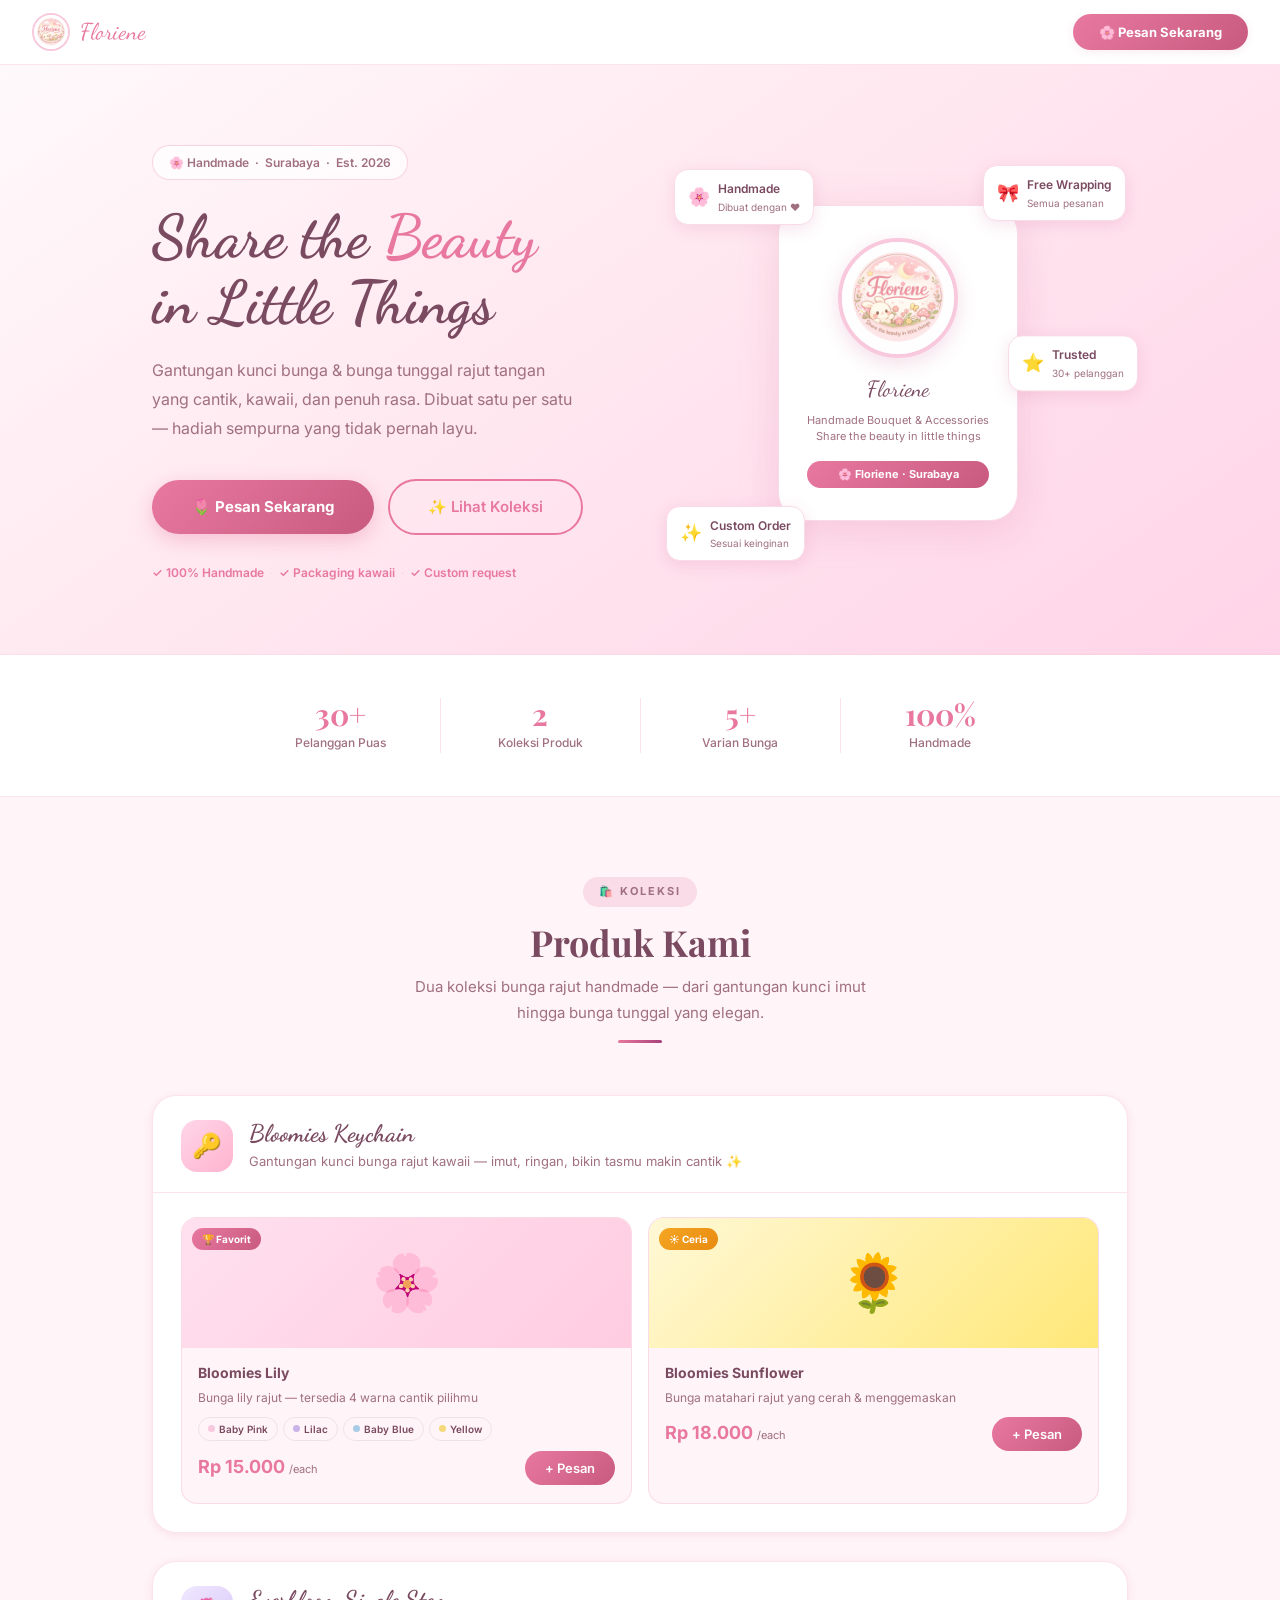
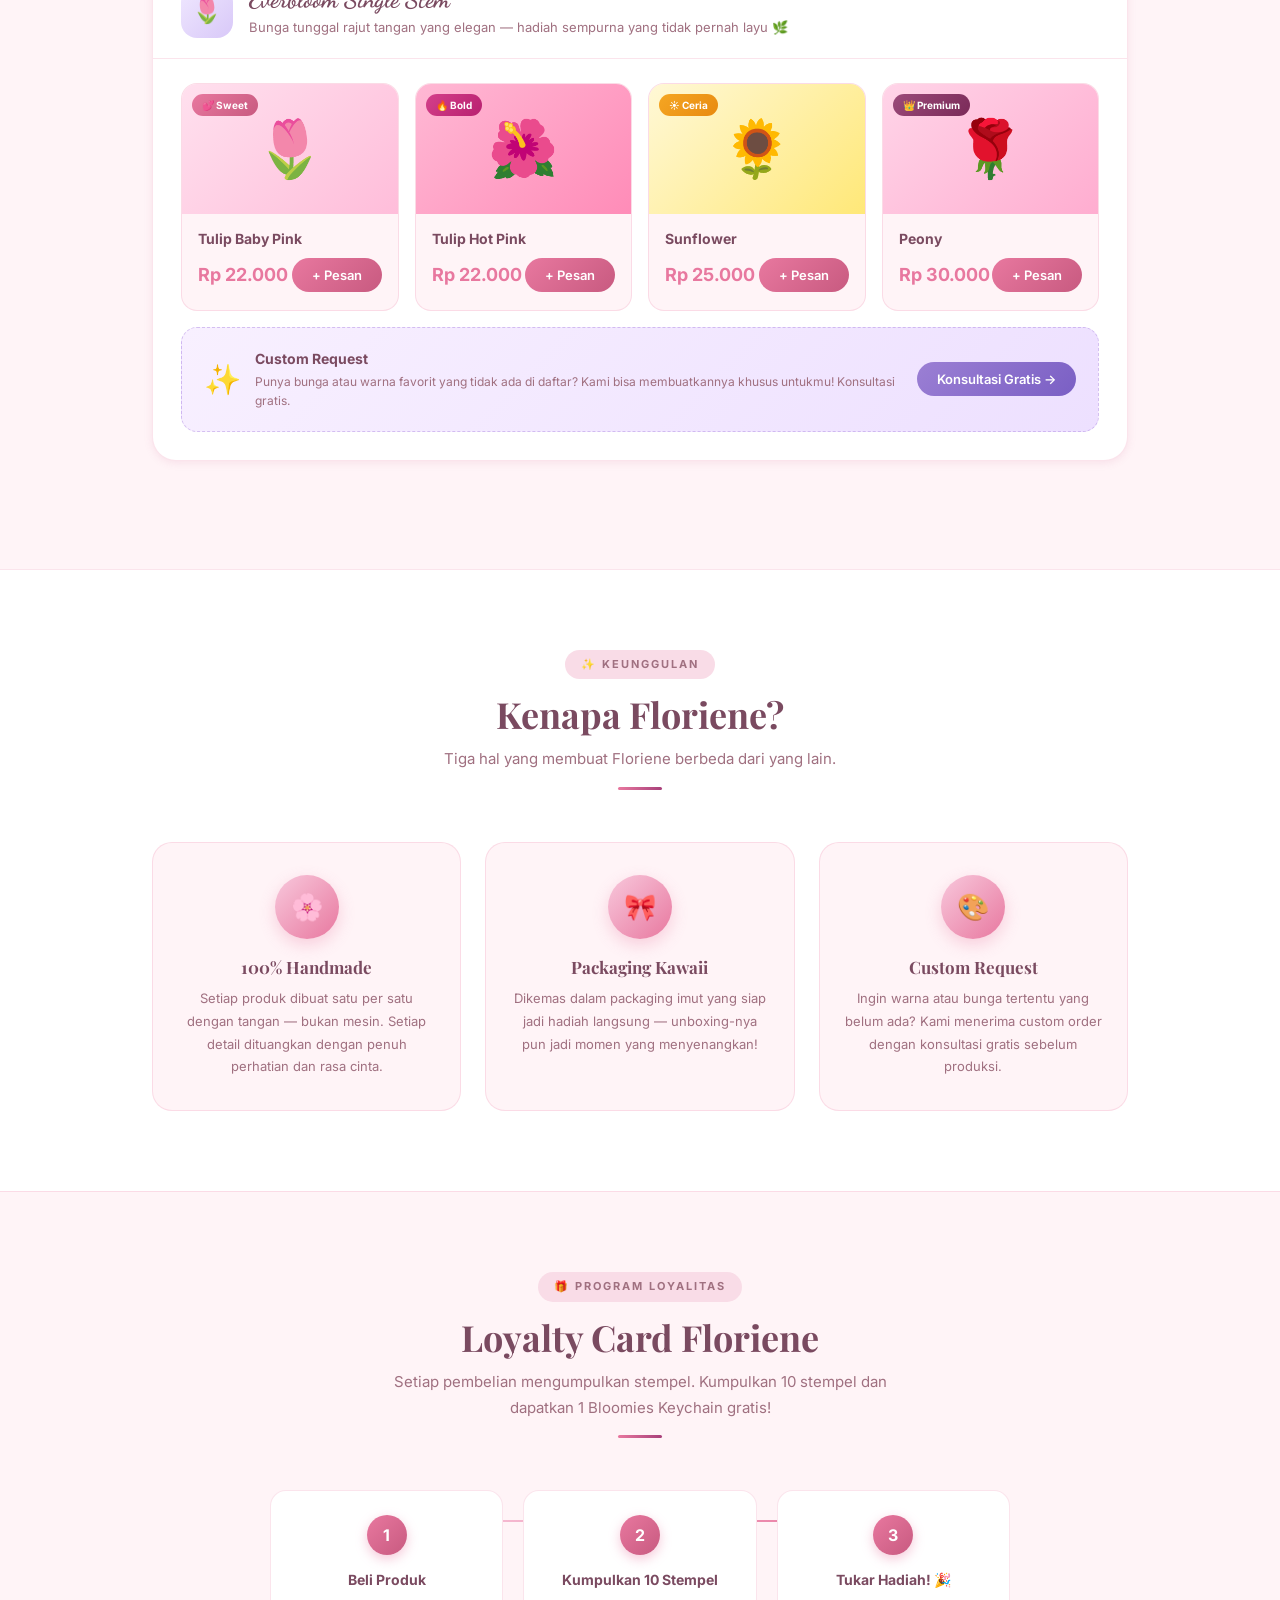
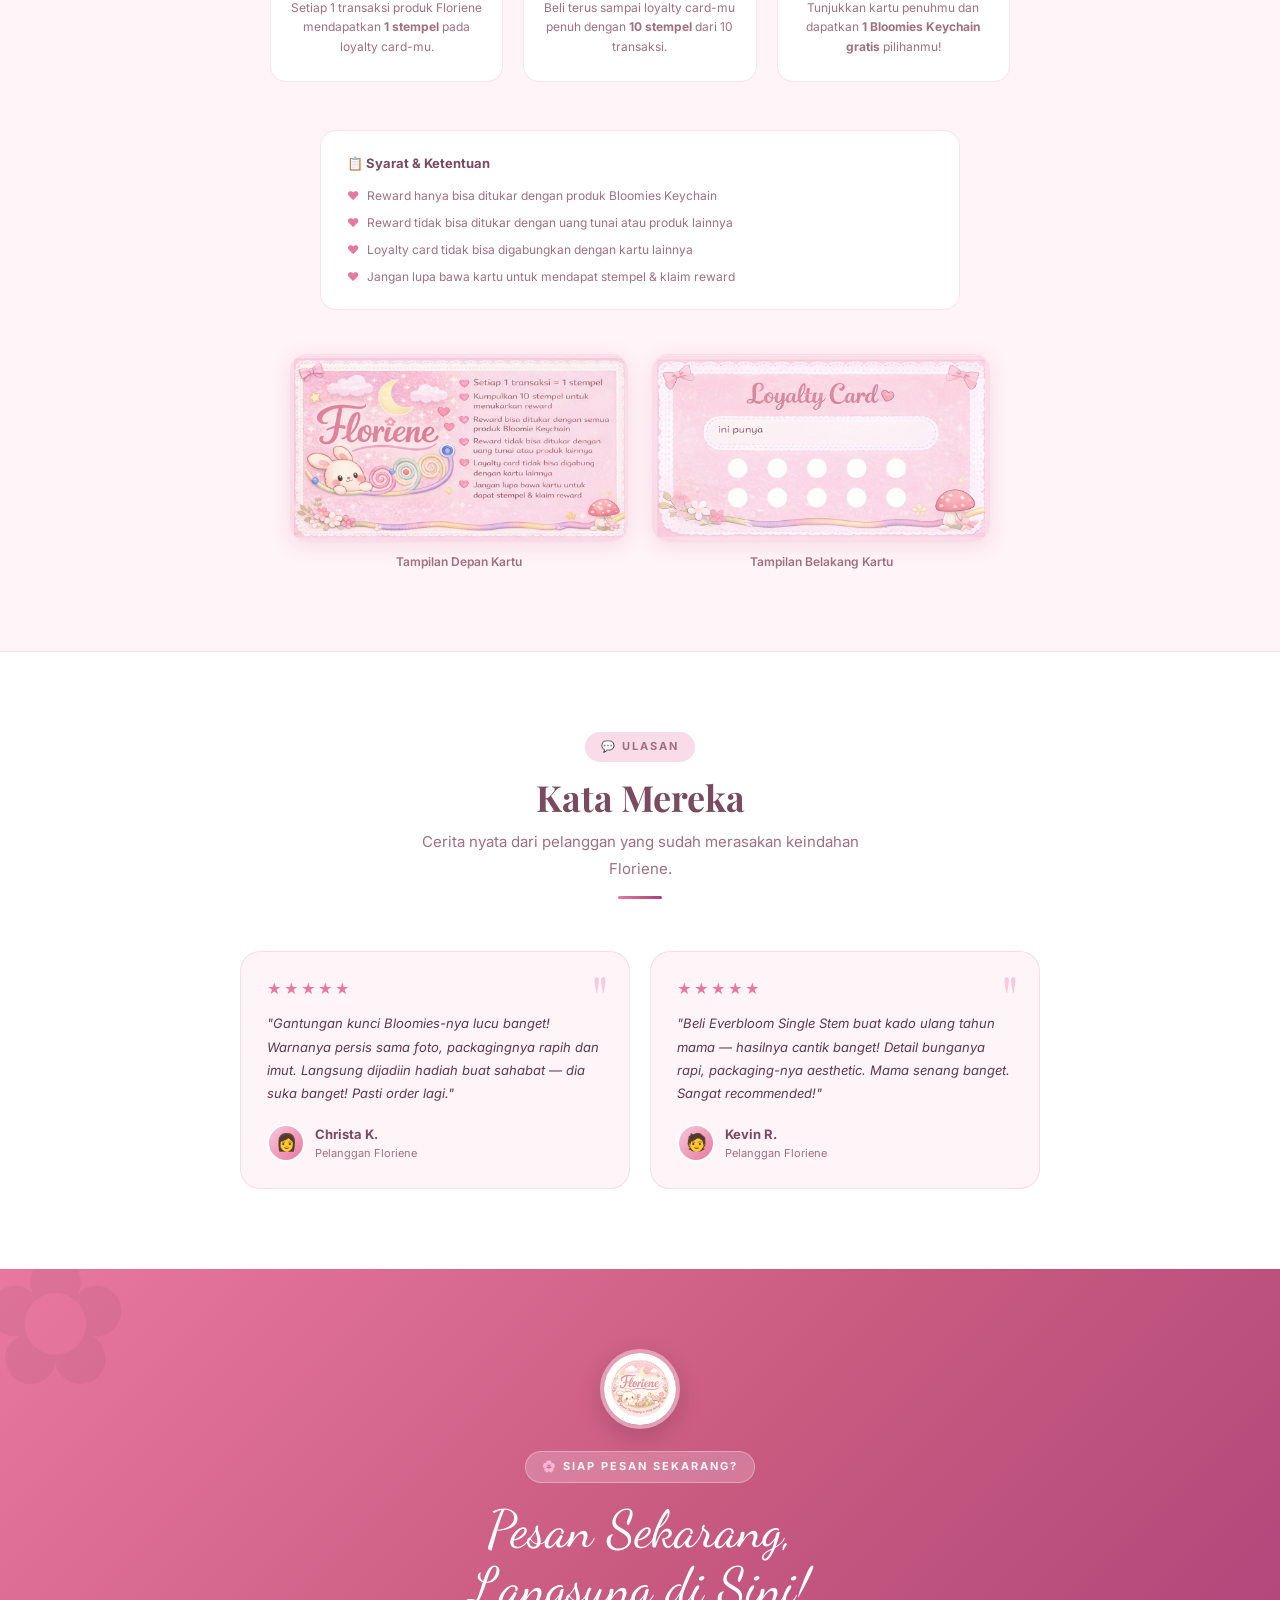
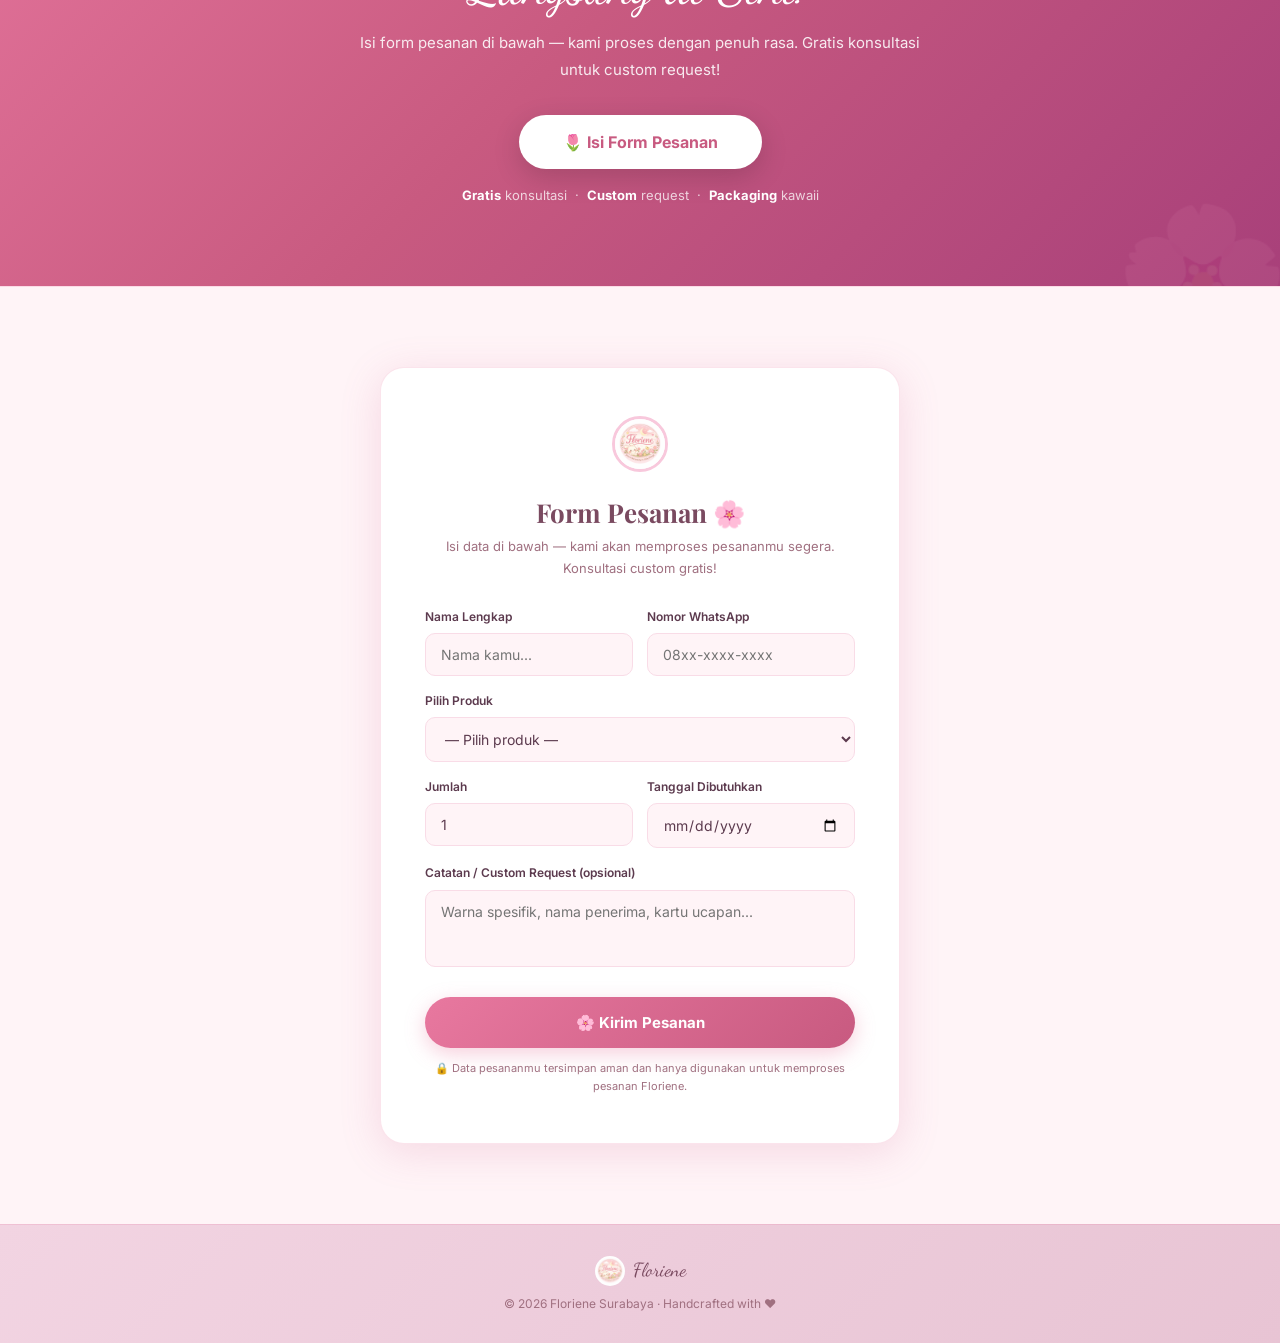
==== index.html @ 52e98d45 "first commit" ====
<!DOCTYPE html>
<html lang="id">
<head>
  <meta charset="UTF-8">
  <meta name="viewport" content="width=device-width, initial-scale=1.0">
  <title>Floriene – Bunga Rajut Handmade Surabaya 🌸</title>
  <meta name="description" content="Floriene – gantungan kunci bunga & bunga tunggal handmade dari Surabaya. Cantik, kawaii, dan penuh rasa. Pesan sekarang!">
  <link rel="preconnect" href="https://fonts.googleapis.com">
  <link href="https://fonts.googleapis.com/css2?family=Playfair+Display:ital,wght@0,400;0,600;0,700;1,400&family=Inter:wght@300;400;500;600;700&family=Dancing+Script:wght@600;700&display=swap" rel="stylesheet">

  <style>
    /* ═══════════════════════════
       RESET & BASE
    ═══════════════════════════ */
    *, *::before, *::after { margin: 0; padding: 0; box-sizing: border-box; }
    :root {
      --pink:       #E8789F;
      --pink-dark:  #C85A80;
      --pink-deep:  #A8407A;
      --pink-bg:    #FFF4F7;
      --pink-soft:  #FFE8F0;
      --pink-mid:   #F9DCE7;
      --pink-base:  #F8C8DC;
      --dark:       #7A4A60;
      --text:       #5C3A4E;
      --muted:      #A07080;
      --border:     rgba(232,120,159,0.2);
      --white:      #ffffff;
      --shadow-sm:  0 2px 8px rgba(200,90,140,0.12);
      --shadow-md:  0 4px 20px rgba(200,90,140,0.16);
      --shadow-lg:  0 8px 40px rgba(200,90,140,0.18);
    }
    html { scroll-behavior: smooth; }
    body {
      font-family: 'Inter', sans-serif;
      background: var(--white);
      color: var(--text);
      line-height: 1.6;
      overflow-x: hidden;
    }
    img { max-width: 100%; display: block; }

    /* ═══════════════════════════
       TIPOGRAFI & UTILITY
    ═══════════════════════════ */
    h1, h2, h3 { font-family: 'Playfair Display', serif; color: var(--dark); line-height: 1.2; }
    .container { max-width: 1040px; margin: 0 auto; padding: 0 32px; }

    .section-label {
      display: inline-block;
      background: var(--pink-mid);
      color: var(--muted);
      font-size: 11px;
      font-weight: 700;
      letter-spacing: 2px;
      text-transform: uppercase;
      padding: 6px 16px;
      border-radius: 50px;
      margin-bottom: 14px;
    }
    .section-title { font-size: 36px; margin-bottom: 10px; }
    .section-sub { font-size: 15px; color: var(--muted); line-height: 1.75; max-width: 500px; }
    .section-head-center { text-align: center; margin-bottom: 52px; }
    .section-head-center .section-sub { margin: 0 auto; }
    .pink-line {
      width: 44px; height: 3px;
      background: linear-gradient(90deg, var(--pink), var(--pink-deep));
      border-radius: 2px;
      margin: 14px auto 0;
    }
    .btn-primary {
      display: inline-block;
      background: linear-gradient(135deg, var(--pink), var(--pink-dark));
      color: var(--white);
      text-decoration: none;
      padding: 15px 40px;
      border-radius: 50px;
      font-size: 15px;
      font-weight: 700;
      border: none;
      cursor: pointer;
      font-family: 'Inter', sans-serif;
      box-shadow: 0 6px 20px rgba(232,120,159,0.38);
      transition: background 0.25s, box-shadow 0.25s, transform 0.15s;
    }
    .btn-primary:hover {
      background: linear-gradient(135deg, var(--pink-dark), var(--pink-deep));
      box-shadow: 0 8px 28px rgba(200,90,140,0.5);
      transform: translateY(-1px);
    }
    .btn-outline {
      display: inline-block;
      background: transparent;
      color: var(--pink);
      text-decoration: none;
      padding: 14px 38px;
      border-radius: 50px;
      font-size: 15px;
      font-weight: 600;
      border: 2px solid var(--pink);
      cursor: pointer;
      font-family: 'Inter', sans-serif;
      transition: background 0.2s, color 0.2s, transform 0.15s;
    }
    .btn-outline:hover { background: var(--pink); color: white; transform: translateY(-1px); }
    .btn-sm {
      display: inline-block;
      background: linear-gradient(135deg, var(--pink), var(--pink-dark));
      color: white;
      border: none;
      padding: 9px 20px;
      border-radius: 50px;
      font-size: 13px;
      font-weight: 600;
      cursor: pointer;
      font-family: 'Inter', sans-serif;
      transition: opacity 0.2s, transform 0.15s;
    }
    .btn-sm:hover { opacity: 0.88; transform: translateY(-1px); }

    /* ═══════════════════════════
       1. TOPBAR — logo only
    ═══════════════════════════ */
    .topbar {
      position: sticky; top: 0; z-index: 100;
      background: rgba(255,255,255,0.95);
      backdrop-filter: blur(16px);
      border-bottom: 1px solid var(--border);
      padding: 13px 32px;
      display: flex;
      align-items: center;
      justify-content: space-between;
    }
    .topbar-logo {
      display: flex; align-items: center; gap: 10px; text-decoration: none;
    }
    .topbar-logo img {
      width: 38px; height: 38px;
      border-radius: 50%; object-fit: cover;
      border: 2px solid var(--pink-base);
    }
    .topbar-brand {
      font-family: 'Dancing Script', cursive;
      font-size: 23px; color: var(--pink);
    }
    .topbar-cta {
      background: linear-gradient(135deg, var(--pink), var(--pink-dark));
      color: white;
      border: none;
      padding: 10px 26px;
      border-radius: 50px;
      font-size: 13px;
      font-weight: 700;
      cursor: pointer;
      font-family: 'Inter', sans-serif;
      box-shadow: var(--shadow-sm);
      transition: opacity 0.2s, transform 0.15s;
    }
    .topbar-cta:hover { opacity: 0.88; transform: translateY(-1px); }

    /* ═══════════════════════════
       2. HERO — 2 kolom
    ═══════════════════════════ */
    .hero {
      background: linear-gradient(145deg, #FFF9FB 0%, #FFE8F0 45%, #FFD4E8 100%);
      padding: 80px 0 72px;
      border-bottom: 1px solid var(--border);
      overflow: hidden;
    }
    .hero-inner {
      display: grid;
      grid-template-columns: 1fr 1fr;
      align-items: center;
      gap: 56px;
    }

    /* Teks kiri */
    .hero-eyebrow {
      display: inline-flex;
      align-items: center;
      gap: 6px;
      background: rgba(255,255,255,0.75);
      border: 1px solid rgba(232,120,159,0.3);
      backdrop-filter: blur(8px);
      border-radius: 50px;
      padding: 7px 16px;
      font-size: 12px;
      font-weight: 600;
      color: var(--muted);
      margin-bottom: 24px;
    }
    .hero-h1 {
      font-family: 'Dancing Script', cursive;
      font-size: 60px;
      color: var(--dark);
      line-height: 1.1;
      margin-bottom: 20px;
    }
    .hero-h1 em { color: var(--pink); font-style: normal; }
    .hero-vp {
      font-size: 16px;
      color: var(--muted);
      line-height: 1.8;
      margin-bottom: 36px;
      max-width: 420px;
    }
    .hero-cta-group {
      display: flex; align-items: center; gap: 14px; flex-wrap: wrap;
      margin-bottom: 28px;
    }
    .hero-trust {
      display: flex; align-items: center; gap: 6px;
      font-size: 12px; color: var(--muted);
      flex-wrap: wrap;
    }
    .trust-check {
      display: inline-flex; align-items: center; gap: 4px;
      color: var(--pink); font-weight: 600;
    }
    .trust-dot { color: var(--border); }

    /* Visual kanan */
    .hero-visual {
      display: flex; justify-content: center; align-items: center;
      position: relative;
    }
    /* Card utama berisi logo */
    .hero-card {
      background: white;
      border-radius: 28px;
      padding: 32px 28px;
      box-shadow: var(--shadow-lg);
      border: 1px solid var(--pink-mid);
      max-width: 280px;
      width: 100%;
      position: relative;
    }
    .hero-card-logo {
      width: 120px; height: 120px;
      border-radius: 50%;
      object-fit: cover;
      border: 4px solid var(--pink-base);
      box-shadow: 0 6px 20px rgba(200,90,140,0.2);
      margin: 0 auto 14px;
    }
    .hero-card-name {
      text-align: center;
      font-family: 'Dancing Script', cursive;
      font-size: 22px;
      color: var(--dark);
      margin-bottom: 4px;
    }
    .hero-card-sub {
      text-align: center;
      font-size: 11px;
      color: var(--muted);
      line-height: 1.5;
      margin-bottom: 16px;
    }
    .hero-card-tag {
      display: inline-flex;
      align-items: center;
      gap: 5px;
      background: linear-gradient(135deg, var(--pink), var(--pink-dark));
      color: white;
      font-size: 11px;
      font-weight: 700;
      padding: 5px 14px;
      border-radius: 50px;
      margin: 0 auto;
      display: flex;
      justify-content: center;
    }

    /* Badge statik di pojok card */
    .hero-badge {
      position: absolute;
      background: white;
      border-radius: 14px;
      padding: 9px 13px;
      box-shadow: 0 4px 16px rgba(200,90,140,0.16);
      border: 1px solid var(--pink-mid);
      display: flex; align-items: center; gap: 8px;
      white-space: nowrap;
      font-size: 12px;
      font-weight: 600;
      color: var(--dark);
    }
    .badge-icon { font-size: 18px; }
    .badge-sub  { font-size: 10px; color: var(--muted); font-weight: 400; display: block; }
    .hb-1 { top: -16px; right: -48px; }
    .hb-2 { top: 50%;   right: -60px; transform: translateY(-50%); }
    .hb-3 { bottom: -16px; left: -52px; }
    .hb-4 { top: -12px; left: -44px; }

    /* ═══════════════════════════
       3. STATS BAR
    ═══════════════════════════ */
    .stats-bar {
      background: white;
      border-bottom: 1px solid var(--border);
      padding: 36px 32px;
    }
    .stats-grid {
      display: grid;
      grid-template-columns: repeat(4, 1fr);
      max-width: 800px;
      margin: 0 auto;
      text-align: center;
    }
    .stat-item { padding: 8px 16px; position: relative; }
    .stat-item + .stat-item::before {
      content: '';
      position: absolute; left: 0; top: 10%; bottom: 10%;
      width: 1px; background: var(--border);
    }
    .stat-num {
      font-family: 'Playfair Display', serif;
      font-size: 30px; font-weight: 700;
      color: var(--pink); line-height: 1;
    }
    .stat-label { font-size: 12px; color: var(--muted); margin-top: 4px; font-weight: 500; }

    /* ═══════════════════════════
       4. PRODUK
    ═══════════════════════════ */
    .products-section {
      background: var(--pink-bg);
      padding: 80px 0;
    }
    /* Blok kategori */
    .cat-block {
      background: white;
      border-radius: 24px;
      border: 1px solid var(--border);
      box-shadow: var(--shadow-sm);
      margin-bottom: 28px;
      overflow: hidden;
    }
    .cat-header {
      display: flex; align-items: center; gap: 16px;
      padding: 24px 28px 20px;
      border-bottom: 1px solid var(--border);
    }
    .cat-icon {
      width: 52px; height: 52px;
      border-radius: 16px;
      display: flex; align-items: center; justify-content: center;
      font-size: 24px; flex-shrink: 0;
    }
    .cat-icon.bloomies { background: linear-gradient(135deg, #FFD6E8, #FFB3CE); }
    .cat-icon.everbloom { background: linear-gradient(135deg, #F0E8FF, #D8C8F8); }
    .cat-header-text h3 {
      font-family: 'Dancing Script', cursive;
      font-size: 24px; color: var(--dark);
    }
    .cat-header-text p { font-size: 13px; color: var(--muted); margin-top: 2px; }
    .cat-body { padding: 24px 28px 28px; }
    /* Grid produk */
    .prod-grid { display: grid; gap: 16px; }
    .pg-2  { grid-template-columns: repeat(2, 1fr); }
    .pg-4  { grid-template-columns: repeat(4, 1fr); }
    .prod-card {
      background: var(--pink-bg);
      border: 1px solid var(--border);
      border-radius: 16px;
      overflow: hidden;
      transition: box-shadow 0.2s, transform 0.2s;
    }
    .prod-card:hover {
      box-shadow: var(--shadow-md);
      transform: translateY(-3px);
    }
    .prod-thumb {
      height: 130px;
      display: flex; align-items: center; justify-content: center;
      font-size: 56px;
      position: relative;
    }
    .prod-badge-ribbon {
      position: absolute; top: 10px; left: 10px;
      font-size: 10px; font-weight: 700;
      padding: 3px 10px; border-radius: 50px;
      color: white;
    }
    .prod-info { padding: 14px 16px 18px; }
    .prod-name { font-size: 14px; font-weight: 700; color: var(--dark); margin-bottom: 4px; }
    .prod-desc { font-size: 12px; color: var(--muted); line-height: 1.5; margin-bottom: 10px; }
    .chips { display: flex; flex-wrap: wrap; gap: 5px; margin-bottom: 10px; }
    .chip {
      font-size: 10px; font-weight: 600;
      padding: 3px 9px; border-radius: 50px;
      border: 1px solid rgba(0,0,0,0.07);
      color: var(--dark);
      display: flex; align-items: center; gap: 4px;
    }
    .chip-dot { width: 7px; height: 7px; border-radius: 50%; }
    .prod-footer { display: flex; align-items: center; justify-content: space-between; }
    .prod-price {
      font-size: 18px; font-weight: 700; color: var(--pink);
    }
    .prod-per { font-size: 11px; color: var(--muted); font-weight: 400; }
    /* Custom card */
    .custom-card {
      background: linear-gradient(135deg, #F8F0FF, #EDE0FF);
      border: 1.5px dashed rgba(160,120,220,0.4);
      border-radius: 16px;
      padding: 20px 22px;
      display: flex; align-items: center; justify-content: space-between; gap: 16px;
      margin-top: 16px;
    }
    .custom-card-left { display: flex; align-items: center; gap: 14px; }
    .custom-card-icon { font-size: 30px; }
    .custom-card h4 { font-size: 14px; font-weight: 700; color: var(--dark); margin-bottom: 3px; }
    .custom-card p  { font-size: 12px; color: var(--muted); line-height: 1.55; }
    .btn-purple {
      background: linear-gradient(135deg, #9B7FD4, #7A5FC4);
      color: white; border: none;
      padding: 9px 20px; border-radius: 50px;
      font-size: 13px; font-weight: 600;
      cursor: pointer; font-family: 'Inter', sans-serif;
      white-space: nowrap; flex-shrink: 0;
      transition: opacity 0.2s, transform 0.15s;
    }
    .btn-purple:hover { opacity: 0.88; transform: translateY(-1px); }

    /* ═══════════════════════════
       5. KEUNGGULAN
    ═══════════════════════════ */
    .benefits-section {
      background: white;
      padding: 80px 0;
      border-top: 1px solid var(--border);
    }
    .benefits-grid {
      display: grid;
      grid-template-columns: repeat(3, 1fr);
      gap: 24px;
    }
    .benefit-card {
      background: var(--pink-bg);
      border: 1px solid var(--border);
      border-radius: 20px;
      padding: 32px 24px;
      text-align: center;
      transition: box-shadow 0.2s, transform 0.2s;
    }
    .benefit-card:hover { box-shadow: var(--shadow-md); transform: translateY(-3px); }
    .benefit-icon-wrap {
      width: 64px; height: 64px;
      background: linear-gradient(135deg, var(--pink-base), var(--pink));
      border-radius: 50%;
      display: flex; align-items: center; justify-content: center;
      font-size: 26px; margin: 0 auto 18px;
      box-shadow: 0 6px 16px rgba(232,120,159,0.3);
    }
    .benefit-card h3 { font-size: 17px; margin-bottom: 10px; }
    .benefit-card p  { font-size: 13px; color: var(--muted); line-height: 1.75; }

    /* ═══════════════════════════
       6. LOYALTY CARD
    ═══════════════════════════ */
    .loyalty-section {
      background: var(--pink-bg);
      padding: 80px 0;
      border-top: 1px solid var(--border);
    }
    /* 3 langkah */
    .loyalty-steps {
      display: grid;
      grid-template-columns: repeat(3, 1fr);
      gap: 20px;
      margin-bottom: 48px;
    }
    /* Connector antara steps */
    .loyalty-steps-wrap {
      position: relative;
      max-width: 740px;
      margin: 0 auto 48px;
    }
    .steps-connector {
      position: absolute;
      top: 30px; left: calc(16.67% + 20px); right: calc(16.67% + 20px);
      height: 2px;
      background: linear-gradient(90deg, var(--pink-base), var(--pink));
      z-index: 0;
    }
    .loyalty-step {
      background: white;
      border: 1px solid var(--border);
      border-radius: 16px;
      padding: 24px 18px;
      text-align: center;
      position: relative; z-index: 1;
    }
    .step-num {
      width: 40px; height: 40px;
      background: linear-gradient(135deg, var(--pink), var(--pink-dark));
      color: white; font-size: 16px; font-weight: 700;
      border-radius: 50%;
      display: flex; align-items: center; justify-content: center;
      margin: 0 auto 14px;
      box-shadow: 0 4px 12px rgba(232,120,159,0.4);
    }
    .loyalty-step h4 { font-size: 14px; font-weight: 700; color: var(--dark); margin-bottom: 6px; }
    .loyalty-step p  { font-size: 12px; color: var(--muted); line-height: 1.65; }
    /* Syarat */
    .loyalty-tnc {
      background: white;
      border: 1px solid var(--border);
      border-radius: 16px;
      padding: 22px 26px;
      max-width: 640px;
      margin: 0 auto 44px;
    }
    .loyalty-tnc h4 {
      font-size: 13px; font-weight: 700;
      color: var(--dark); margin-bottom: 12px;
    }
    .tnc-list { list-style: none; display: flex; flex-direction: column; gap: 8px; }
    .tnc-list li {
      font-size: 12px; color: var(--muted);
      display: flex; gap: 8px; align-items: flex-start;
    }
    .tnc-list li::before {
      content: '♥';
      color: var(--pink); flex-shrink: 0;
    }
    /* Gambar kartu */
    .loyalty-cards-wrap {
      display: grid;
      grid-template-columns: 1fr 1fr;
      gap: 24px;
      max-width: 700px;
      margin: 0 auto;
    }
    .loyalty-card-frame {
      border-radius: 16px;
      overflow: hidden;
      border: 1px solid var(--border);
      box-shadow: var(--shadow-md);
    }
    .loyalty-card-frame img { width: 100%; height: auto; display: block; }
    .loyalty-card-cap {
      text-align: center; margin-top: 10px;
      font-size: 12px; font-weight: 600; color: var(--muted);
    }

    /* ═══════════════════════════
       7. TESTIMONI
    ═══════════════════════════ */
    .testi-section {
      background: white;
      padding: 80px 0;
      border-top: 1px solid var(--border);
    }
    .testi-grid {
      display: grid;
      grid-template-columns: 1fr 1fr;
      gap: 20px;
      max-width: 800px;
      margin: 0 auto;
    }
    .testi-card {
      background: var(--pink-bg);
      border: 1px solid var(--border);
      border-radius: 20px;
      padding: 26px;
      position: relative;
      transition: box-shadow 0.2s;
    }
    .testi-card:hover { box-shadow: var(--shadow-md); }
    .testi-quote {
      position: absolute; top: 14px; right: 20px;
      font-family: 'Playfair Display', serif;
      font-size: 60px; color: var(--pink-base);
      line-height: 1; pointer-events: none;
    }
    .testi-stars { color: var(--pink); font-size: 14px; letter-spacing: 2px; margin-bottom: 12px; }
    .testi-text  { font-size: 13px; color: var(--text); line-height: 1.8; font-style: italic; margin-bottom: 18px; }
    .testi-author { display: flex; align-items: center; gap: 10px; }
    .testi-av {
      width: 38px; height: 38px; border-radius: 50%;
      background: linear-gradient(135deg, var(--pink-base), var(--pink));
      display: flex; align-items: center; justify-content: center; font-size: 17px;
      border: 2px solid white;
    }
    .testi-name { font-size: 13px; font-weight: 700; color: var(--dark); }
    .testi-sub  { font-size: 11px; color: var(--muted); }

    /* ═══════════════════════════
       8. CTA BANNER
    ═══════════════════════════ */
    .cta-banner {
      background: linear-gradient(135deg, var(--pink) 0%, var(--pink-dark) 50%, var(--pink-deep) 100%);
      padding: 80px 32px;
      text-align: center;
      position: relative;
      overflow: hidden;
    }
    /* Dekorasi statis */
    .cta-deco {
      position: absolute; pointer-events: none;
      font-size: 180px; line-height: 1; opacity: 0.07;
    }
    .cta-deco-1 { top: -40px; left: -20px; }
    .cta-deco-2 { bottom: -60px; right: -10px; font-size: 140px; }
    .cta-inner  { position: relative; z-index: 2; max-width: 560px; margin: 0 auto; }
    .cta-logo {
      width: 80px; height: 80px; border-radius: 50%;
      object-fit: cover; border: 4px solid rgba(255,255,255,0.4);
      box-shadow: 0 8px 24px rgba(0,0,0,0.15);
      margin: 0 auto 22px; display: block;
    }
    .cta-tag {
      display: inline-block;
      background: rgba(255,255,255,0.2);
      border: 1px solid rgba(255,255,255,0.3);
      color: rgba(255,255,255,0.95);
      font-size: 11px; font-weight: 700;
      letter-spacing: 2px; text-transform: uppercase;
      padding: 6px 16px; border-radius: 50px; margin-bottom: 18px;
    }
    .cta-h2 {
      font-family: 'Dancing Script', cursive;
      font-size: 52px; color: white;
      line-height: 1.1; margin-bottom: 14px;
    }
    .cta-p {
      font-size: 15px; color: rgba(255,255,255,0.88);
      line-height: 1.8; margin-bottom: 32px;
    }
    .btn-white {
      display: inline-block;
      background: white; color: var(--pink-dark);
      text-decoration: none;
      padding: 17px 44px; border-radius: 50px;
      font-size: 16px; font-weight: 700;
      box-shadow: 0 8px 28px rgba(0,0,0,0.16);
      border: none; cursor: pointer;
      font-family: 'Inter', sans-serif;
      transition: box-shadow 0.2s, transform 0.15s;
    }
    .btn-white:hover { box-shadow: 0 12px 36px rgba(0,0,0,0.24); transform: translateY(-1px); }
    .cta-note {
      margin-top: 16px; font-size: 13px; color: rgba(255,255,255,0.75);
    }
    .cta-note strong { color: white; }

    /* ═══════════════════════════
       9. FORM
    ═══════════════════════════ */
    .form-section {
      background: var(--pink-bg);
      padding: 80px 0;
      border-top: 1px solid var(--border);
    }
    .form-card {
      max-width: 520px; margin: 0 auto;
      background: white;
      border: 1px solid var(--border);
      border-radius: 24px;
      padding: 48px 44px;
      box-shadow: var(--shadow-lg);
    }
    .form-logo { text-align: center; margin-bottom: 18px; }
    .form-logo img {
      width: 56px; height: 56px; border-radius: 50%;
      object-fit: cover; border: 3px solid var(--pink-base);
      display: inline-block;
    }
    .form-title { font-size: 26px; text-align: center; margin-bottom: 6px; }
    .form-sub   { font-size: 13px; color: var(--muted); text-align: center; margin-bottom: 28px; line-height: 1.7; }
    .fg { margin-bottom: 15px; }
    .fg label {
      display: block; font-size: 12px; font-weight: 600;
      color: var(--text); margin-bottom: 7px;
    }
    .fg input, .fg select, .fg textarea {
      width: 100%; padding: 12px 15px;
      border: 1.5px solid var(--pink-mid);
      border-radius: 10px;
      font-size: 14px; font-family: 'Inter', sans-serif;
      color: var(--text); background: var(--pink-bg);
      outline: none; transition: border-color 0.2s, background 0.2s; resize: none;
    }
    .fg input:focus, .fg select:focus, .fg textarea:focus {
      border-color: var(--pink); background: white;
    }
    .fg-row { display: grid; grid-template-columns: 1fr 1fr; gap: 14px; }
    .btn-submit {
      width: 100%;
      background: linear-gradient(135deg, var(--pink), var(--pink-dark));
      color: white; border: none; padding: 16px;
      border-radius: 50px; font-size: 15px; font-weight: 700;
      cursor: pointer; font-family: 'Inter', sans-serif;
      margin-top: 8px; box-shadow: 0 6px 20px rgba(232,120,159,0.35);
      transition: opacity 0.2s, transform 0.15s;
    }
    .btn-submit:hover { opacity: 0.9; transform: translateY(-1px); }
    .form-note { text-align: center; font-size: 11px; color: var(--muted); margin-top: 12px; line-height: 1.6; }
    /* Sukses */
    .form-ok { display: none; text-align: center; padding: 20px 0; }
    .form-ok .ok-icon { font-size: 58px; display: block; margin-bottom: 14px; }
    .form-ok h3 { font-size: 22px; color: var(--dark); margin-bottom: 8px; }
    .form-ok p  { font-size: 13px; color: var(--muted); line-height: 1.7; }

    /* ═══════════════════════════
       10. FOOTER
    ═══════════════════════════ */
    .footer {
      background: linear-gradient(135deg, #F2D4E2, #E8C4D4);
      padding: 30px 32px;
      text-align: center;
      border-top: 1px solid var(--border);
    }
    .footer-logo {
      display: flex; align-items: center; justify-content: center;
      gap: 8px; margin-bottom: 8px;
    }
    .footer-logo img { width: 30px; height: 30px; border-radius: 50%; object-fit: cover; }
    .footer-logo span { font-family: 'Dancing Script', cursive; font-size: 19px; color: var(--dark); }
    .footer-copy { font-size: 12px; color: var(--muted); }

    /* ═══════════════════════════
       RESPONSIVE
    ═══════════════════════════ */
    @media (max-width: 860px) {
      .hero-inner { grid-template-columns: 1fr; gap: 48px; text-align: center; }
      .hero-vp { margin: 0 auto 32px; }
      .hero-cta-group { justify-content: center; }
      .hero-trust { justify-content: center; }
      .hero-visual { order: -1; }
      .hb-1 { top: -12px; right: -36px; }
      .hb-2 { right: -44px; }
      .hb-3 { bottom: -12px; left: -40px; }
      .hb-4 { top: -8px; left: -36px; }
      .pg-4 { grid-template-columns: repeat(2, 1fr); }
      .benefits-grid { grid-template-columns: 1fr; }
      .loyalty-steps { grid-template-columns: 1fr; }
      .loyalty-cards-wrap { grid-template-columns: 1fr; max-width: 400px; }
      .testi-grid { grid-template-columns: 1fr; }
      .form-card { padding: 36px 28px; }
      .fg-row { grid-template-columns: 1fr; }
    }
    @media (max-width: 600px) {
      .hero-h1 { font-size: 42px; }
      .stats-grid { grid-template-columns: repeat(2, 1fr); }
      .stat-item:nth-child(3)::before { display: none; }
      .custom-card { flex-direction: column; text-align: center; }
      .custom-card-left { flex-direction: column; }
      .pg-4 { grid-template-columns: 1fr; }
      .cta-h2 { font-size: 38px; }
    }
  </style>
</head>
<body>

<!-- ══════════════════════════════════════════
     TOPBAR — hanya logo, tanpa nav
══════════════════════════════════════════ -->
<header class="topbar" id="topbar">
  <div class="topbar-logo">
    <img src="logo.png" alt="Floriene">
    <span class="topbar-brand">Floriene</span>
  </div>
  <button class="topbar-cta" onclick="document.getElementById('pesan').scrollIntoView({behavior:'smooth'})">
    🌸 Pesan Sekarang
  </button>
</header>


<!-- ══════════════════════════════════════════
     HERO — 2 Kolom
     [Komponen: Headline · Value Prop · CTA]
══════════════════════════════════════════ -->
<section class="hero" id="home">
  <div class="container">
    <div class="hero-inner">

      <!-- Teks kiri -->
      <div class="hero-text">
        <!-- Eyebrow -->
        <div class="hero-eyebrow">🌸 Handmade &nbsp;·&nbsp; Surabaya &nbsp;·&nbsp; Est. 2026</div>

        <!-- HEADLINE -->
        <h1 class="hero-h1">
          Share the <em>Beauty</em><br>
          in Little Things
        </h1>

        <!-- VALUE PROPOSITION -->
        <p class="hero-vp">
          Gantungan kunci bunga &amp; bunga tunggal rajut tangan yang cantik, kawaii, dan penuh rasa. Dibuat satu per satu — hadiah sempurna yang tidak pernah layu.
        </p>

        <!-- CALL TO ACTION -->
        <div class="hero-cta-group">
          <a href="#pesan" class="btn-primary" id="hero-cta-btn">🌷 Pesan Sekarang</a>
          <a href="#produk" class="btn-outline">✨ Lihat Koleksi</a>
        </div>

        <!-- Trust badges -->
        <div class="hero-trust">
          <span class="trust-check">✓ 100% Handmade</span>
          <span class="trust-dot">·</span>
          <span class="trust-check">✓ Packaging kawaii</span>
          <span class="trust-dot">·</span>
          <span class="trust-check">✓ Custom request</span>
        </div>
      </div>

      <!-- Visual kanan — card + badge statik -->
      <div class="hero-visual">
        <div style="position:relative; padding: 24px 60px;">
          <!-- Kartu tengah -->
          <div class="hero-card">
            <img src="logo.png" alt="Floriene" class="hero-card-logo">
            <div class="hero-card-name">Floriene</div>
            <div class="hero-card-sub">Handmade Bouquet &amp; Accessories<br>Share the beauty in little things</div>
            <div class="hero-card-tag">🌸 Floriene · Surabaya</div>
          </div>

          <!-- Badge statik — pojok kartu (tanpa animasi) -->
          <div class="hero-badge hb-1">
            <span class="badge-icon">🎀</span>
            <div>Free Wrapping<span class="badge-sub">Semua pesanan</span></div>
          </div>
          <div class="hero-badge hb-2">
            <span class="badge-icon">⭐</span>
            <div>Trusted<span class="badge-sub">30+ pelanggan</span></div>
          </div>
          <div class="hero-badge hb-3">
            <span class="badge-icon">✨</span>
            <div>Custom Order<span class="badge-sub">Sesuai keinginan</span></div>
          </div>
          <div class="hero-badge hb-4">
            <span class="badge-icon">🌸</span>
            <div>Handmade<span class="badge-sub">Dibuat dengan ❤</span></div>
          </div>
        </div>
      </div>

    </div><!-- .hero-inner -->
  </div><!-- .container -->
</section>


<!-- ══════════════════════════════════════════
     STATS — angka kepercayaan (social proof)
══════════════════════════════════════════ -->
<div class="stats-bar">
  <div class="stats-grid">
    <div class="stat-item">
      <div class="stat-num">30+</div>
      <div class="stat-label">Pelanggan Puas</div>
    </div>
    <div class="stat-item">
      <div class="stat-num">2</div>
      <div class="stat-label">Koleksi Produk</div>
    </div>
    <div class="stat-item">
      <div class="stat-num">5+</div>
      <div class="stat-label">Varian Bunga</div>
    </div>
    <div class="stat-item">
      <div class="stat-num">100%</div>
      <div class="stat-label">Handmade</div>
    </div>
  </div>
</div>


<!-- ══════════════════════════════════════════
     PRODUK — Dua Koleksi
══════════════════════════════════════════ -->
<section class="products-section" id="produk">
  <div class="container">
    <div class="section-head-center">
      <span class="section-label">🛍️ Koleksi</span>
      <h2 class="section-title">Produk Kami</h2>
      <p class="section-sub">Dua koleksi bunga rajut handmade — dari gantungan kunci imut hingga bunga tunggal yang elegan.</p>
      <div class="pink-line"></div>
    </div>

    <!-- ── Bloomies Keychain ── -->
    <div class="cat-block">
      <div class="cat-header">
        <div class="cat-icon bloomies">🔑</div>
        <div class="cat-header-text">
          <h3>Bloomies Keychain</h3>
          <p>Gantungan kunci bunga rajut kawaii — imut, ringan, bikin tasmu makin cantik ✨</p>
        </div>
      </div>
      <div class="cat-body">
        <div class="prod-grid pg-2">

          <!-- Lily -->
          <div class="prod-card">
            <div class="prod-thumb" style="background: linear-gradient(135deg,#FFE0EE,#FFCCE0);">
              🌸
              <span class="prod-badge-ribbon" style="background: linear-gradient(135deg,var(--pink),var(--pink-dark));">🏆 Favorit</span>
            </div>
            <div class="prod-info">
              <div class="prod-name">Bloomies Lily</div>
              <p class="prod-desc">Bunga lily rajut — tersedia 4 warna cantik pilihmu</p>
              <div class="chips">
                <span class="chip"><span class="chip-dot" style="background:#F8C8DC;"></span>Baby Pink</span>
                <span class="chip"><span class="chip-dot" style="background:#C9B3E8;"></span>Lilac</span>
                <span class="chip"><span class="chip-dot" style="background:#A8CCE8;"></span>Baby Blue</span>
                <span class="chip"><span class="chip-dot" style="background:#F5D87A;"></span>Yellow</span>
              </div>
              <div class="prod-footer">
                <div class="prod-price">Rp 15.000 <span class="prod-per">/each</span></div>
                <button class="btn-sm" onclick="pilihProduk('Bloomies Lily')">+ Pesan</button>
              </div>
            </div>
          </div>

          <!-- Sunflower -->
          <div class="prod-card">
            <div class="prod-thumb" style="background: linear-gradient(135deg,#FFF8D6,#FFE878);">
              🌻
              <span class="prod-badge-ribbon" style="background: linear-gradient(135deg,#F5A623,#E88A10);">☀️ Ceria</span>
            </div>
            <div class="prod-info">
              <div class="prod-name">Bloomies Sunflower</div>
              <p class="prod-desc">Bunga matahari rajut yang cerah &amp; menggemaskan</p>
              <div class="prod-footer" style="margin-top:10px;">
                <div class="prod-price">Rp 18.000 <span class="prod-per">/each</span></div>
                <button class="btn-sm" onclick="pilihProduk('Bloomies Sunflower')">+ Pesan</button>
              </div>
            </div>
          </div>

        </div>
      </div>
    </div>

    <!-- ── Everbloom Single Stem ── -->
    <div class="cat-block">
      <div class="cat-header">
        <div class="cat-icon everbloom">🌷</div>
        <div class="cat-header-text">
          <h3>Everbloom Single Stem</h3>
          <p>Bunga tunggal rajut tangan yang elegan — hadiah sempurna yang tidak pernah layu 🌿</p>
        </div>
      </div>
      <div class="cat-body">
        <div class="prod-grid pg-4">

          <div class="prod-card">
            <div class="prod-thumb" style="background: linear-gradient(135deg,#FFE0EE,#FFBDDA);">
              🌷
              <span class="prod-badge-ribbon" style="background: linear-gradient(135deg,var(--pink),var(--pink-dark));">💕 Sweet</span>
            </div>
            <div class="prod-info">
              <div class="prod-name">Tulip Baby Pink</div>
              <div class="prod-footer" style="margin-top:8px;">
                <div class="prod-price">Rp 22.000</div>
                <button class="btn-sm" onclick="pilihProduk('Everbloom Tulip Baby Pink')">+ Pesan</button>
              </div>
            </div>
          </div>

          <div class="prod-card">
            <div class="prod-thumb" style="background: linear-gradient(135deg,#FFB8D4,#FF8CB8);">
              🌺
              <span class="prod-badge-ribbon" style="background: linear-gradient(135deg,#D4408A,#B82070);">🔥 Bold</span>
            </div>
            <div class="prod-info">
              <div class="prod-name">Tulip Hot Pink</div>
              <div class="prod-footer" style="margin-top:8px;">
                <div class="prod-price">Rp 22.000</div>
                <button class="btn-sm" onclick="pilihProduk('Everbloom Tulip Hot Pink')">+ Pesan</button>
              </div>
            </div>
          </div>

          <div class="prod-card">
            <div class="prod-thumb" style="background: linear-gradient(135deg,#FFF8D6,#FFE878);">
              🌻
              <span class="prod-badge-ribbon" style="background: linear-gradient(135deg,#F5A623,#E88A10);">☀️ Ceria</span>
            </div>
            <div class="prod-info">
              <div class="prod-name">Sunflower</div>
              <div class="prod-footer" style="margin-top:8px;">
                <div class="prod-price">Rp 25.000</div>
                <button class="btn-sm" onclick="pilihProduk('Everbloom Sunflower')">+ Pesan</button>
              </div>
            </div>
          </div>

          <div class="prod-card">
            <div class="prod-thumb" style="background: linear-gradient(135deg,#FFD4E8,#FFADD0);">
              🌹
              <span class="prod-badge-ribbon" style="background: linear-gradient(135deg,#9B4A7A,#7A2A58);">👑 Premium</span>
            </div>
            <div class="prod-info">
              <div class="prod-name">Peony</div>
              <div class="prod-footer" style="margin-top:8px;">
                <div class="prod-price">Rp 30.000</div>
                <button class="btn-sm" onclick="pilihProduk('Everbloom Peony')">+ Pesan</button>
              </div>
            </div>
          </div>

        </div>

        <!-- Custom Request -->
        <div class="custom-card">
          <div class="custom-card-left">
            <span class="custom-card-icon">✨</span>
            <div>
              <h4>Custom Request</h4>
              <p>Punya bunga atau warna favorit yang tidak ada di daftar? Kami bisa membuatkannya khusus untukmu! Konsultasi gratis.</p>
            </div>
          </div>
          <button class="btn-purple" onclick="pilihProduk('Custom Request')">Konsultasi Gratis →</button>
        </div>

      </div>
    </div>

  </div>
</section>


<!-- ══════════════════════════════════════════
     KEUNGGULAN — Value Proposition
══════════════════════════════════════════ -->
<section class="benefits-section">
  <div class="container">
    <div class="section-head-center">
      <span class="section-label">✨ Keunggulan</span>
      <h2 class="section-title">Kenapa Floriene?</h2>
      <p class="section-sub">Tiga hal yang membuat Floriene berbeda dari yang lain.</p>
      <div class="pink-line"></div>
    </div>
    <div class="benefits-grid">
      <div class="benefit-card">
        <div class="benefit-icon-wrap">🌸</div>
        <h3>100% Handmade</h3>
        <p>Setiap produk dibuat satu per satu dengan tangan — bukan mesin. Setiap detail dituangkan dengan penuh perhatian dan rasa cinta.</p>
      </div>
      <div class="benefit-card">
        <div class="benefit-icon-wrap">🎀</div>
        <h3>Packaging Kawaii</h3>
        <p>Dikemas dalam packaging imut yang siap jadi hadiah langsung — unboxing-nya pun jadi momen yang menyenangkan!</p>
      </div>
      <div class="benefit-card">
        <div class="benefit-icon-wrap">🎨</div>
        <h3>Custom Request</h3>
        <p>Ingin warna atau bunga tertentu yang belum ada? Kami menerima custom order dengan konsultasi gratis sebelum produksi.</p>
      </div>
    </div>
  </div>
</section>


<!-- ══════════════════════════════════════════
     LOYALTY CARD
══════════════════════════════════════════ -->
<section class="loyalty-section" id="loyalty">
  <div class="container">
    <div class="section-head-center">
      <span class="section-label">🎁 Program Loyalitas</span>
      <h2 class="section-title">Loyalty Card Floriene</h2>
      <p class="section-sub">Setiap pembelian mengumpulkan stempel. Kumpulkan 10 stempel dan dapatkan 1 Bloomies Keychain gratis!</p>
      <div class="pink-line"></div>
    </div>

    <!-- 3 langkah -->
    <div class="loyalty-steps-wrap">
      <div class="steps-connector"></div>
      <div class="loyalty-steps">
        <div class="loyalty-step">
          <div class="step-num">1</div>
          <h4>Beli Produk</h4>
          <p>Setiap 1 transaksi produk Floriene mendapatkan <strong>1 stempel</strong> pada loyalty card-mu.</p>
        </div>
        <div class="loyalty-step">
          <div class="step-num">2</div>
          <h4>Kumpulkan 10 Stempel</h4>
          <p>Beli terus sampai loyalty card-mu penuh dengan <strong>10 stempel</strong> dari 10 transaksi.</p>
        </div>
        <div class="loyalty-step">
          <div class="step-num">3</div>
          <h4>Tukar Hadiah! 🎉</h4>
          <p>Tunjukkan kartu penuhmu dan dapatkan <strong>1 Bloomies Keychain gratis</strong> pilihanmu!</p>
        </div>
      </div>
    </div>

    <!-- S&K -->
    <div class="loyalty-tnc">
      <h4>📋 Syarat &amp; Ketentuan</h4>
      <ul class="tnc-list">
        <li>Reward hanya bisa ditukar dengan produk Bloomies Keychain</li>
        <li>Reward tidak bisa ditukar dengan uang tunai atau produk lainnya</li>
        <li>Loyalty card tidak bisa digabungkan dengan kartu lainnya</li>
        <li>Jangan lupa bawa kartu untuk mendapat stempel &amp; klaim reward</li>
      </ul>
    </div>

    <!-- Gambar kartu -->
    <div class="loyalty-cards-wrap">
      <div>
        <div class="loyalty-card-frame">
          <img src="loyaltyfront.png" alt="Loyalty Card Floriene – Depan">
        </div>
        <p class="loyalty-card-cap">Tampilan Depan Kartu</p>
      </div>
      <div>
        <div class="loyalty-card-frame">
          <img src="loyaltyback.jpg" alt="Loyalty Card Floriene – Belakang">
        </div>
        <p class="loyalty-card-cap">Tampilan Belakang Kartu</p>
      </div>
    </div>

  </div>
</section>


<!-- ══════════════════════════════════════════
     TESTIMONI — Social Proof
══════════════════════════════════════════ -->
<section class="testi-section">
  <div class="container">
    <div class="section-head-center">
      <span class="section-label">💬 Ulasan</span>
      <h2 class="section-title">Kata Mereka</h2>
      <p class="section-sub">Cerita nyata dari pelanggan yang sudah merasakan keindahan Floriene.</p>
      <div class="pink-line"></div>
    </div>
    <div class="testi-grid">
      <div class="testi-card">
        <span class="testi-quote">"</span>
        <div class="testi-stars">★★★★★</div>
        <p class="testi-text">"Gantungan kunci Bloomies-nya lucu banget! Warnanya persis sama foto, packagingnya rapih dan imut. Langsung dijadiin hadiah buat sahabat — dia suka banget! Pasti order lagi."</p>
        <div class="testi-author">
          <div class="testi-av">👩</div>
          <div>
            <div class="testi-name">Christa K.</div>
            <div class="testi-sub">Pelanggan Floriene</div>
          </div>
        </div>
      </div>
      <div class="testi-card">
        <span class="testi-quote">"</span>
        <div class="testi-stars">★★★★★</div>
        <p class="testi-text">"Beli Everbloom Single Stem buat kado ulang tahun mama — hasilnya cantik banget! Detail bunganya rapi, packaging-nya aesthetic. Mama senang banget. Sangat recommended!"</p>
        <div class="testi-author">
          <div class="testi-av">🧑</div>
          <div>
            <div class="testi-name">Kevin R.</div>
            <div class="testi-sub">Pelanggan Floriene</div>
          </div>
        </div>
      </div>
    </div>
  </div>
</section>


<!-- ══════════════════════════════════════════
     CTA BANNER
══════════════════════════════════════════ -->
<section class="cta-banner">
  <span class="cta-deco cta-deco-1">✿</span>
  <span class="cta-deco cta-deco-2">🌸</span>
  <div class="cta-inner">
    <img src="logo.png" alt="Floriene" class="cta-logo">
    <div class="cta-tag">🌸 Siap Pesan Sekarang?</div>
    <div class="cta-h2">Pesan Sekarang,<br>Langsung di Sini!</div>
    <p class="cta-p">Isi form pesanan di bawah — kami proses dengan penuh rasa. Gratis konsultasi untuk custom request!</p>
    <button class="btn-white" onclick="document.getElementById('pesan').scrollIntoView({behavior:'smooth'})">
      🌷 Isi Form Pesanan
    </button>
    <p class="cta-note">
      <strong>Gratis</strong> konsultasi &nbsp;·&nbsp;
      <strong>Custom</strong> request &nbsp;·&nbsp;
      <strong>Packaging</strong> kawaii
    </p>
  </div>
</section>


<!-- ══════════════════════════════════════════
     FORM — Lead Generation & CTA Utama
══════════════════════════════════════════ -->
<section class="form-section" id="pesan">
  <div class="container">
    <div class="form-card">
      <div class="form-logo">
        <img src="logo.png" alt="Floriene">
      </div>
      <h2 class="form-title">Form Pesanan 🌸</h2>
      <p class="form-sub">Isi data di bawah — kami akan memproses pesananmu segera. Konsultasi custom gratis!</p>

      <div id="order-form">
        <div class="fg-row">
          <div class="fg">
            <label for="f-nama">Nama Lengkap</label>
            <input type="text" id="f-nama" placeholder="Nama kamu..." required>
          </div>
          <div class="fg">
            <label for="f-hp">Nomor WhatsApp</label>
            <input type="tel" id="f-hp" placeholder="08xx-xxxx-xxxx" required>
          </div>
        </div>
        <div class="fg">
          <label for="f-produk">Pilih Produk</label>
          <select id="f-produk" required>
            <option value="">— Pilih produk —</option>
            <optgroup label="🔑 Bloomies Keychain">
              <option value="Bloomies Lily – Baby Pink (Rp 15.000)">Bloomies Lily – Baby Pink — Rp 15.000</option>
              <option value="Bloomies Lily – Lilac (Rp 15.000)">Bloomies Lily – Lilac — Rp 15.000</option>
              <option value="Bloomies Lily – Baby Blue (Rp 15.000)">Bloomies Lily – Baby Blue — Rp 15.000</option>
              <option value="Bloomies Lily – Yellow (Rp 15.000)">Bloomies Lily – Yellow — Rp 15.000</option>
              <option value="Bloomies Sunflower (Rp 18.000)">Bloomies Sunflower — Rp 18.000</option>
            </optgroup>
            <optgroup label="🌷 Everbloom Single Stem">
              <option value="Everbloom Tulip Baby Pink (Rp 22.000)">Tulip Baby Pink — Rp 22.000</option>
              <option value="Everbloom Tulip Hot Pink (Rp 22.000)">Tulip Hot Pink — Rp 22.000</option>
              <option value="Everbloom Sunflower (Rp 25.000)">Sunflower — Rp 25.000</option>
              <option value="Everbloom Peony (Rp 30.000)">Peony — Rp 30.000</option>
            </optgroup>
            <option value="Custom Request (konsultasi)">✨ Custom Request — konsultasi dulu</option>
          </select>
        </div>
        <div class="fg-row">
          <div class="fg">
            <label for="f-qty">Jumlah</label>
            <input type="number" id="f-qty" min="1" value="1">
          </div>
          <div class="fg">
            <label for="f-tgl">Tanggal Dibutuhkan</label>
            <input type="date" id="f-tgl">
          </div>
        </div>
        <div class="fg">
          <label for="f-catatan">Catatan / Custom Request (opsional)</label>
          <textarea id="f-catatan" rows="3" placeholder="Warna spesifik, nama penerima, kartu ucapan..."></textarea>
        </div>
        <button class="btn-submit" onclick="submitOrder()">🌸 Kirim Pesanan</button>
        <p class="form-note">🔒 Data pesananmu tersimpan aman dan hanya digunakan untuk memproses pesanan Floriene.</p>
      </div>

      <div class="form-ok" id="form-ok">
        <span class="ok-icon">🎉</span>
        <h3>Pesanan Diterima!</h3>
        <p>Terima kasih, <strong id="ok-name"></strong>!<br>
        Pesananmu sudah kami terima dan akan segera diproses. 🌸</p>
      </div>
    </div>
  </div>
</section>


<!-- ══════════════════════════════════════════
     FOOTER — minimal
══════════════════════════════════════════ -->
<footer class="footer">
  <div class="footer-logo">
    <img src="logo.png" alt="Floriene">
    <span>Floriene</span>
  </div>
  <p class="footer-copy">© 2026 Floriene Surabaya · Handcrafted with ❤️</p>
</footer>


<script>
  // Min tanggal = hari ini
  const tglEl = document.getElementById('f-tgl');
  if (tglEl) tglEl.min = new Date().toISOString().split('T')[0];

  // Klik "+ Pesan" dari kartu → auto-select di dropdown
  function pilihProduk(nama) {
    const sel = document.getElementById('f-produk');
    for (let opt of sel.options) {
      if (opt.value.toLowerCase().startsWith(nama.toLowerCase())) {
        opt.selected = true; break;
      }
    }
    document.getElementById('pesan').scrollIntoView({ behavior: 'smooth' });
  }

  // Submit form → simpan ke localStorage
  function submitOrder() {
    const nama    = document.getElementById('f-nama').value.trim();
    const hp      = document.getElementById('f-hp').value.trim();
    const produk  = document.getElementById('f-produk').value;
    const qty     = document.getElementById('f-qty').value || '1';
    const tanggal = document.getElementById('f-tgl').value;
    const catatan = document.getElementById('f-catatan').value.trim();

    if (!nama)   { alert('Mohon isi nama lengkapmu. 🌸'); return; }
    if (!hp)     { alert('Nomor WhatsApp wajib diisi. 📱'); return; }
    if (!produk) { alert('Pilih produk yang ingin dipesan. 🌷'); return; }

    const order = {
      id:        'FLR-' + Date.now(),
      timestamp: new Date().toISOString(),
      nama, hp, produk, qty,
      tanggal:   tanggal || '-',
      catatan:   catatan || '-',
      status:    'pending'
    };

    const all = JSON.parse(localStorage.getItem('floriene_orders') || '[]');
    all.push(order);
    localStorage.setItem('floriene_orders', JSON.stringify(all));

    document.getElementById('order-form').style.display = 'none';
    document.getElementById('ok-name').textContent = nama;
    document.getElementById('form-ok').style.display = 'block';
    console.log('✅ Pesanan tersimpan:', order);
  }

  // Topbar shadow on scroll
  window.addEventListener('scroll', () => {
    document.getElementById('topbar').style.boxShadow =
      window.scrollY > 20 ? '0 2px 16px rgba(200,90,140,0.14)' : 'none';
  });
</script>
</body>
</html>
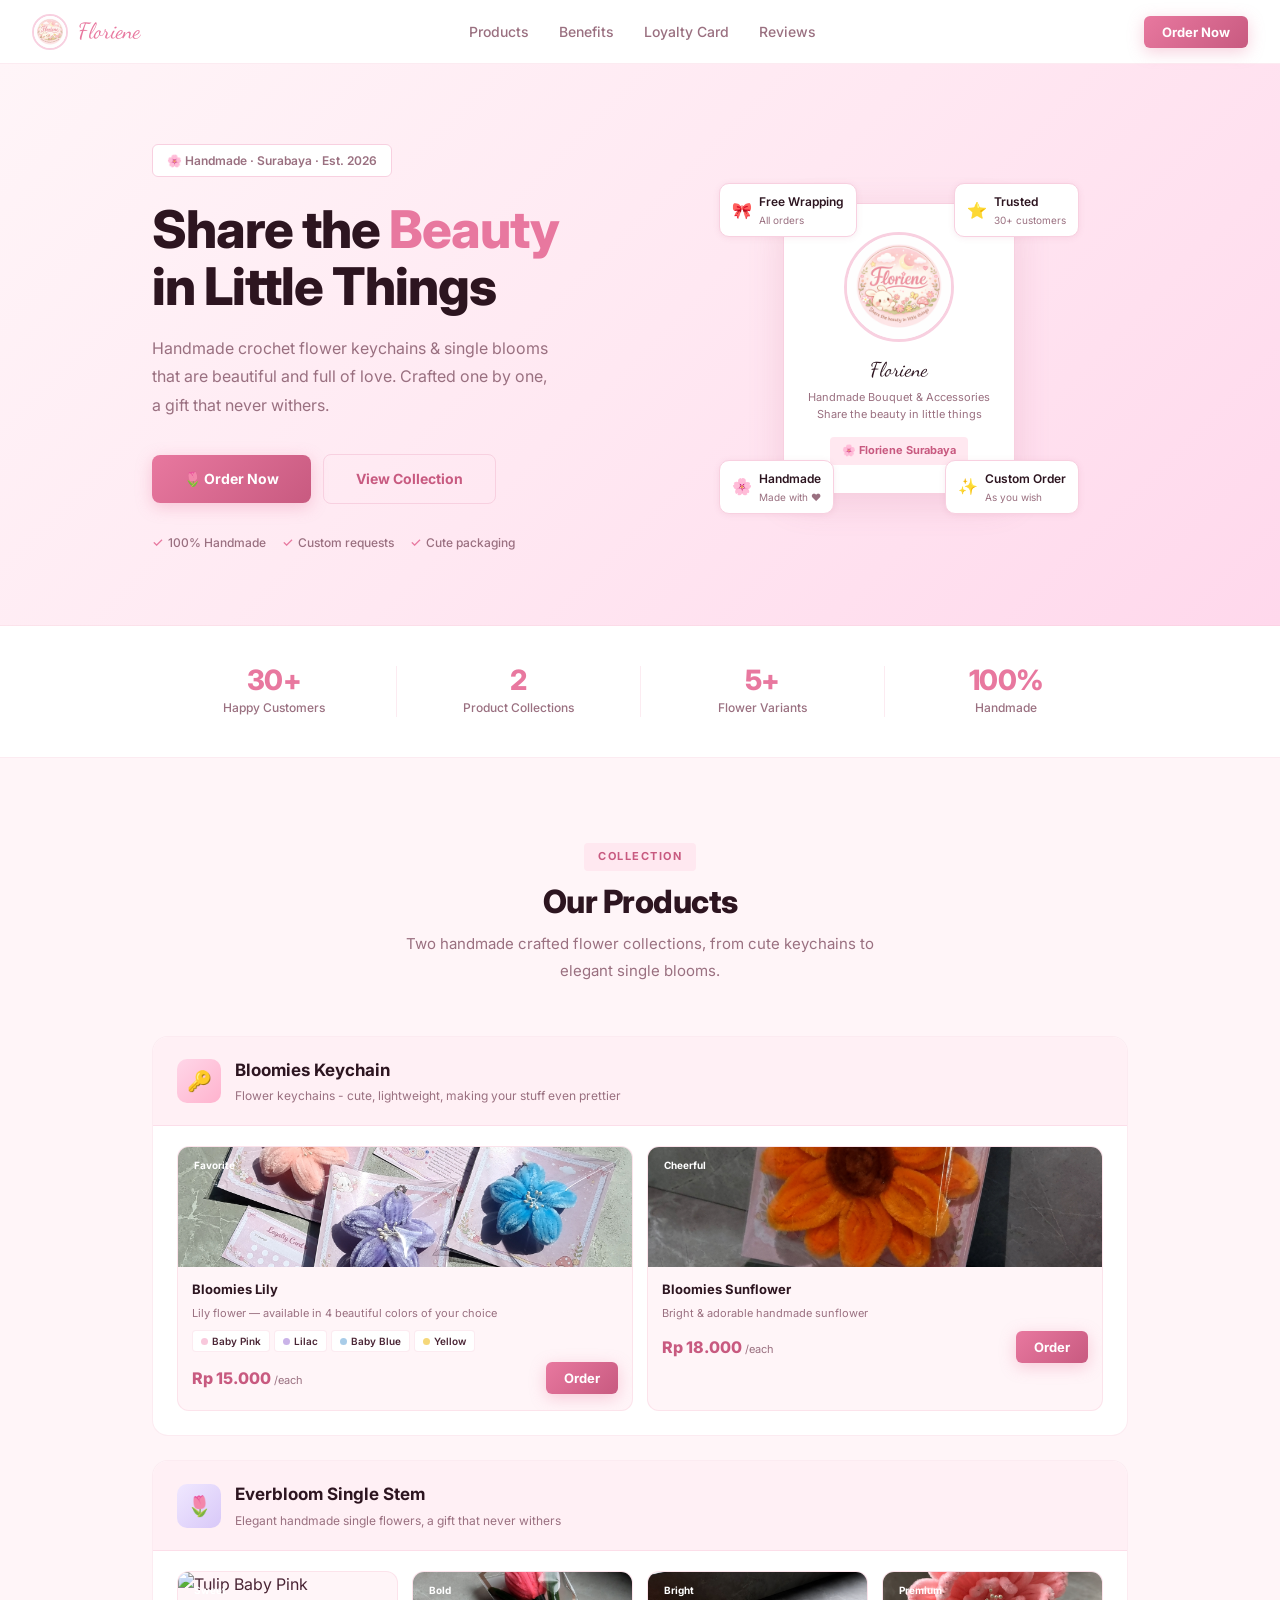
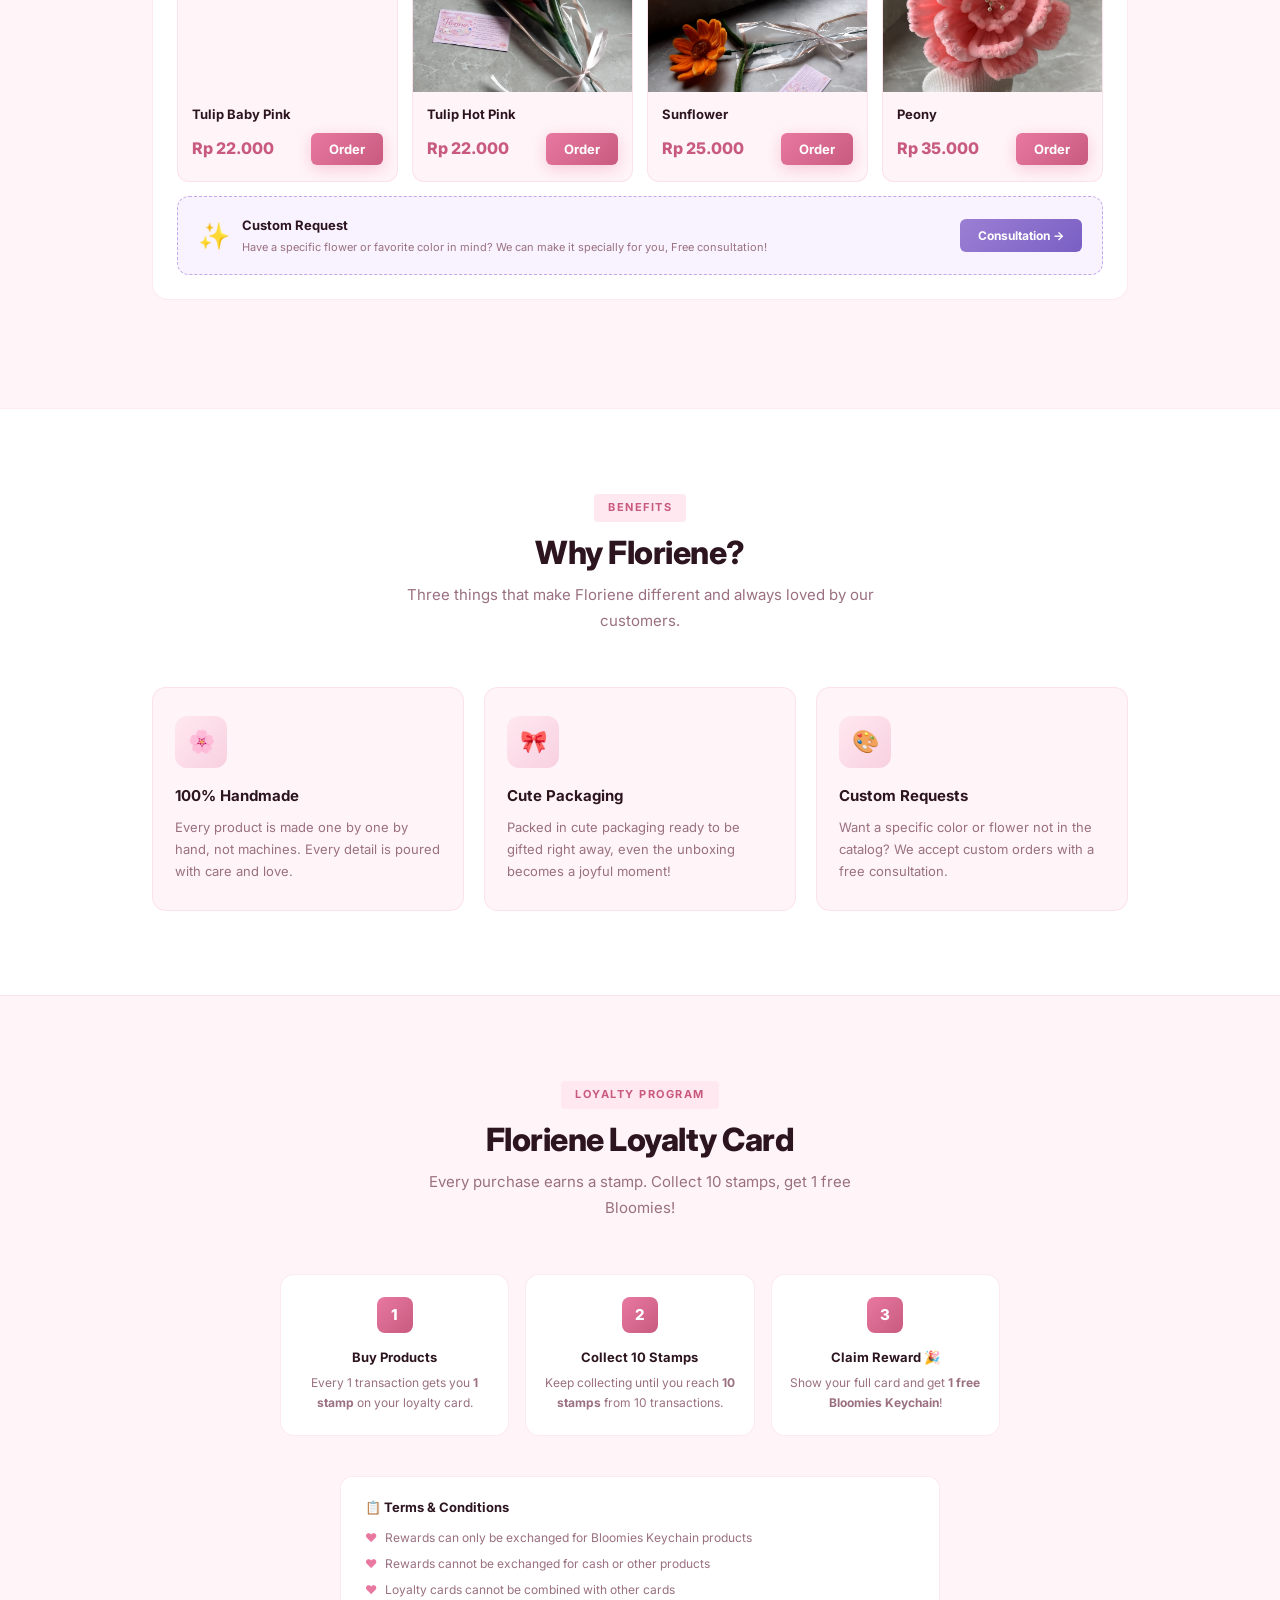
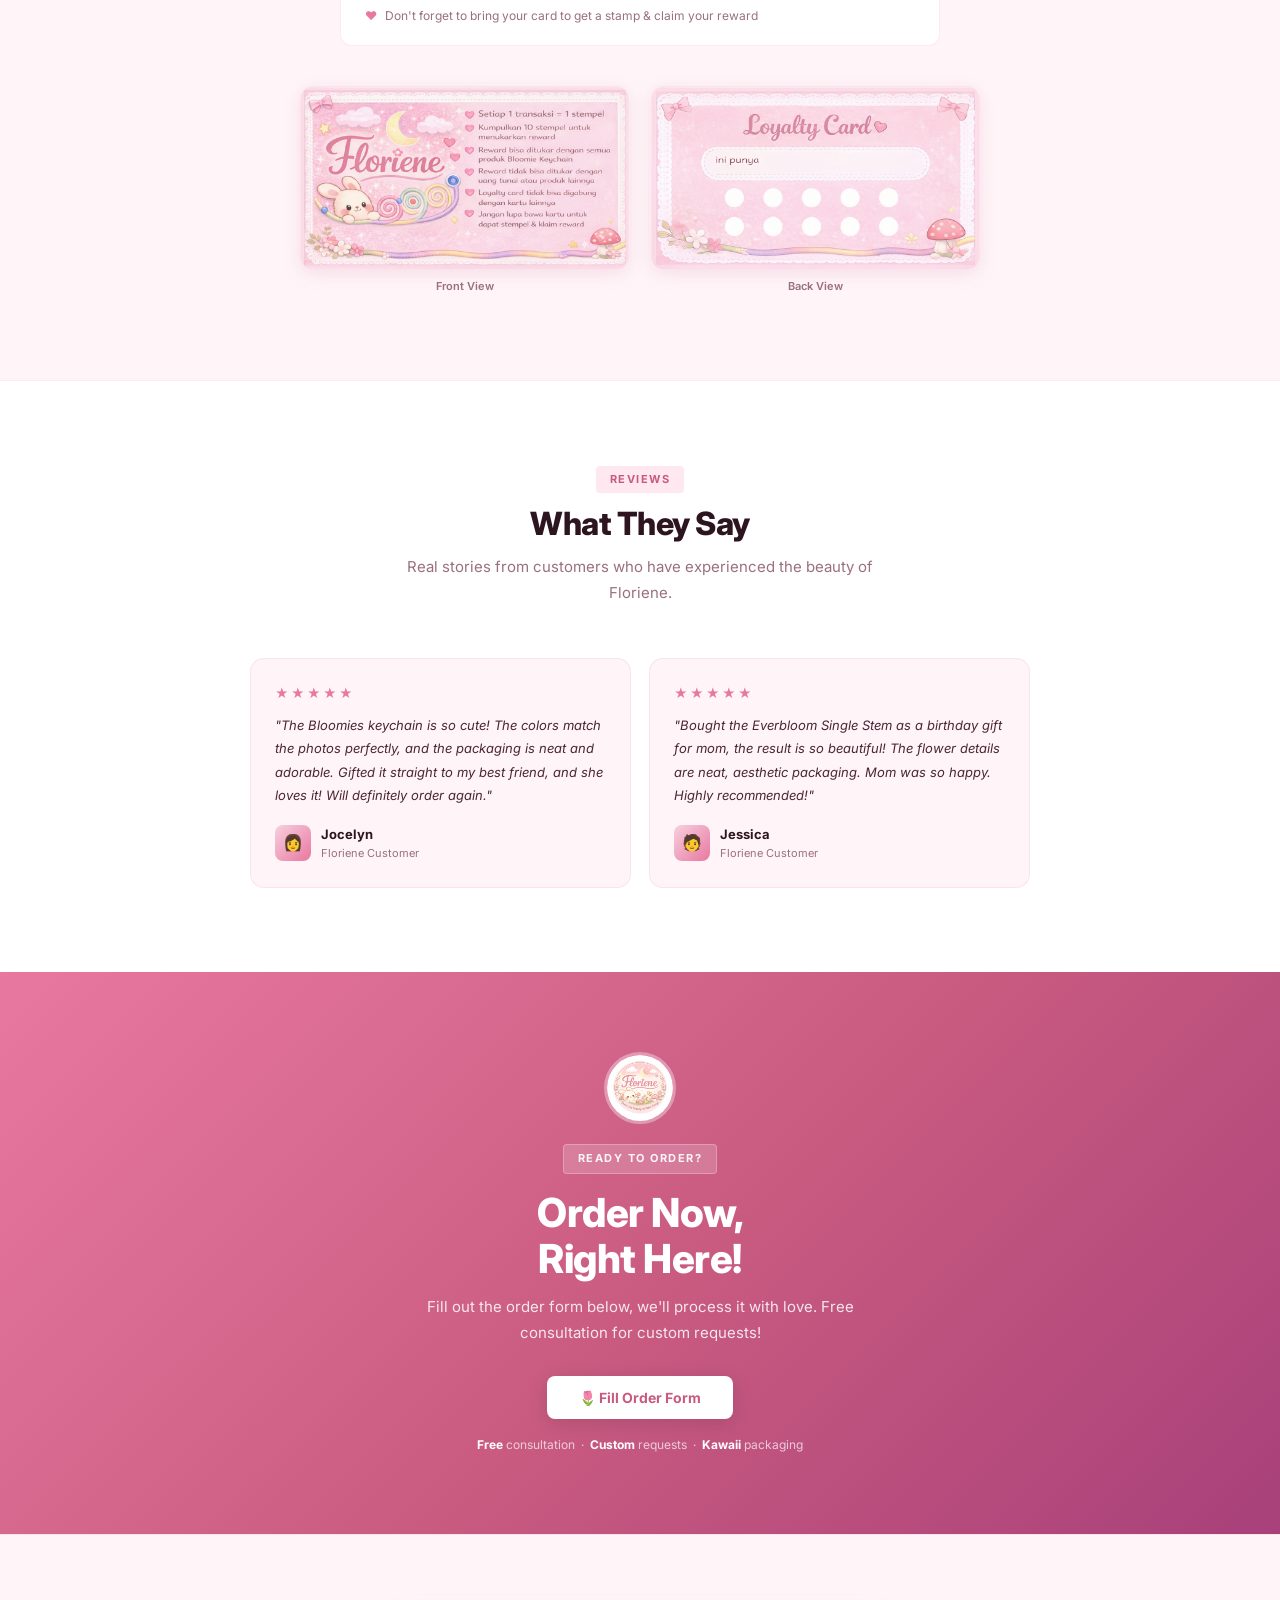
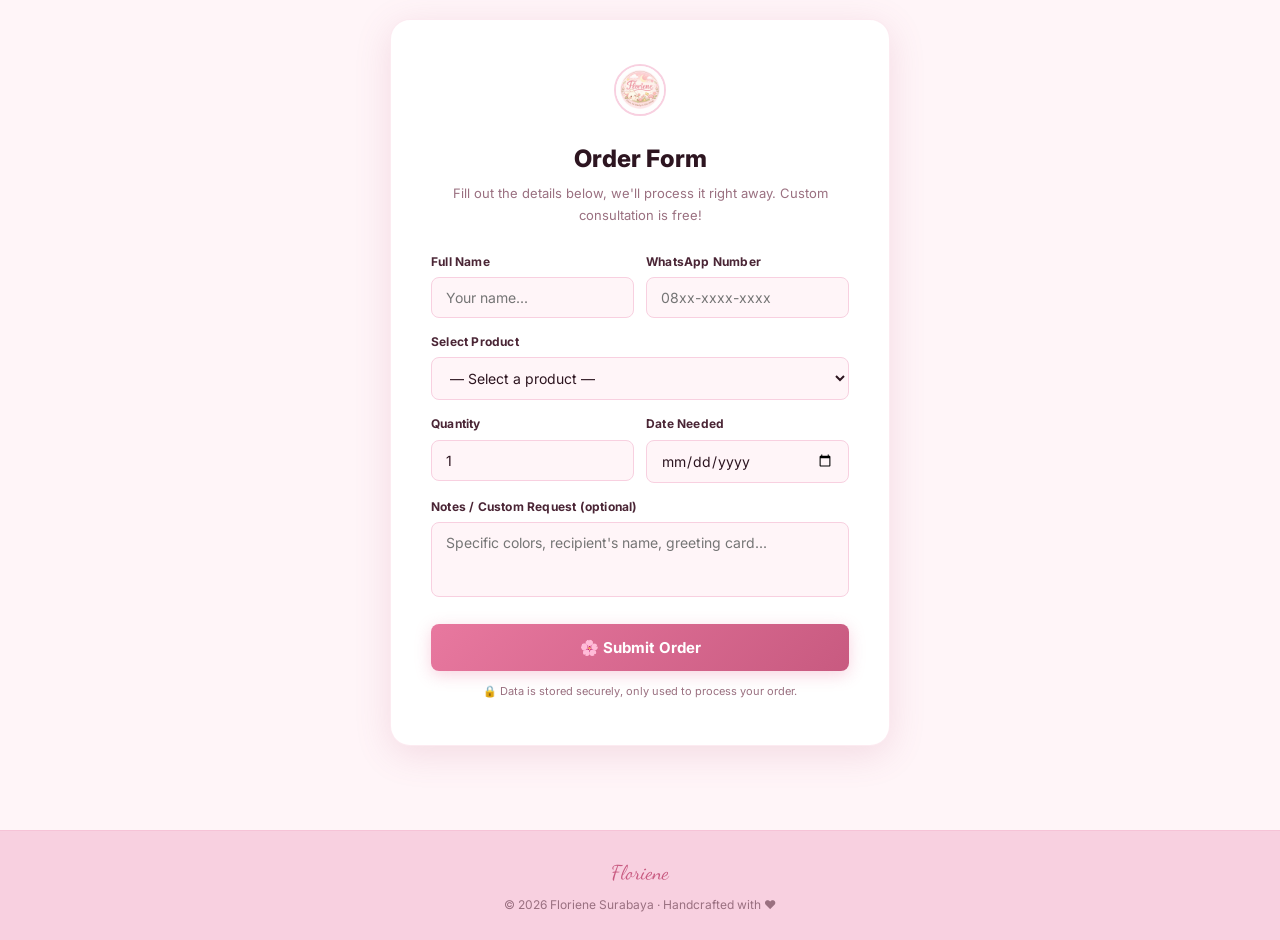
==== commit 7c794e29: "update website" ====
--- a/index.html
+++ b/index.html
@@ -1,909 +1,142 @@
 <!DOCTYPE html>
-<html lang="id">
+<html lang="en">
 <head>
   <meta charset="UTF-8">
   <meta name="viewport" content="width=device-width, initial-scale=1.0">
-  <title>Floriene – Bunga Rajut Handmade Surabaya 🌸</title>
-  <meta name="description" content="Floriene – gantungan kunci bunga & bunga tunggal handmade dari Surabaya. Cantik, kawaii, dan penuh rasa. Pesan sekarang!">
+  <title>Floriene – Handmade Crochet Flowers Surabaya</title>
+  <meta name="description" content="Floriene – handmade flower keychains & single blooms from Surabaya. Beautiful, kawaii, and full of love. Order now!">
   <link rel="preconnect" href="https://fonts.googleapis.com">
-  <link href="https://fonts.googleapis.com/css2?family=Playfair+Display:ital,wght@0,400;0,600;0,700;1,400&family=Inter:wght@300;400;500;600;700&family=Dancing+Script:wght@600;700&display=swap" rel="stylesheet">
-
-  <style>
-    /* ═══════════════════════════
-       RESET & BASE
-    ═══════════════════════════ */
-    *, *::before, *::after { margin: 0; padding: 0; box-sizing: border-box; }
-    :root {
-      --pink:       #E8789F;
-      --pink-dark:  #C85A80;
-      --pink-deep:  #A8407A;
-      --pink-bg:    #FFF4F7;
-      --pink-soft:  #FFE8F0;
-      --pink-mid:   #F9DCE7;
-      --pink-base:  #F8C8DC;
-      --dark:       #7A4A60;
-      --text:       #5C3A4E;
-      --muted:      #A07080;
-      --border:     rgba(232,120,159,0.2);
-      --white:      #ffffff;
-      --shadow-sm:  0 2px 8px rgba(200,90,140,0.12);
-      --shadow-md:  0 4px 20px rgba(200,90,140,0.16);
-      --shadow-lg:  0 8px 40px rgba(200,90,140,0.18);
-    }
-    html { scroll-behavior: smooth; }
-    body {
-      font-family: 'Inter', sans-serif;
-      background: var(--white);
-      color: var(--text);
-      line-height: 1.6;
-      overflow-x: hidden;
-    }
-    img { max-width: 100%; display: block; }
-
-    /* ═══════════════════════════
-       TIPOGRAFI & UTILITY
-    ═══════════════════════════ */
-    h1, h2, h3 { font-family: 'Playfair Display', serif; color: var(--dark); line-height: 1.2; }
-    .container { max-width: 1040px; margin: 0 auto; padding: 0 32px; }
-
-    .section-label {
-      display: inline-block;
-      background: var(--pink-mid);
-      color: var(--muted);
-      font-size: 11px;
-      font-weight: 700;
-      letter-spacing: 2px;
-      text-transform: uppercase;
-      padding: 6px 16px;
-      border-radius: 50px;
-      margin-bottom: 14px;
-    }
-    .section-title { font-size: 36px; margin-bottom: 10px; }
-    .section-sub { font-size: 15px; color: var(--muted); line-height: 1.75; max-width: 500px; }
-    .section-head-center { text-align: center; margin-bottom: 52px; }
-    .section-head-center .section-sub { margin: 0 auto; }
-    .pink-line {
-      width: 44px; height: 3px;
-      background: linear-gradient(90deg, var(--pink), var(--pink-deep));
-      border-radius: 2px;
-      margin: 14px auto 0;
-    }
-    .btn-primary {
-      display: inline-block;
-      background: linear-gradient(135deg, var(--pink), var(--pink-dark));
-      color: var(--white);
-      text-decoration: none;
-      padding: 15px 40px;
-      border-radius: 50px;
-      font-size: 15px;
-      font-weight: 700;
-      border: none;
-      cursor: pointer;
-      font-family: 'Inter', sans-serif;
-      box-shadow: 0 6px 20px rgba(232,120,159,0.38);
-      transition: background 0.25s, box-shadow 0.25s, transform 0.15s;
-    }
-    .btn-primary:hover {
-      background: linear-gradient(135deg, var(--pink-dark), var(--pink-deep));
-      box-shadow: 0 8px 28px rgba(200,90,140,0.5);
-      transform: translateY(-1px);
-    }
-    .btn-outline {
-      display: inline-block;
-      background: transparent;
-      color: var(--pink);
-      text-decoration: none;
-      padding: 14px 38px;
-      border-radius: 50px;
-      font-size: 15px;
-      font-weight: 600;
-      border: 2px solid var(--pink);
-      cursor: pointer;
-      font-family: 'Inter', sans-serif;
-      transition: background 0.2s, color 0.2s, transform 0.15s;
-    }
-    .btn-outline:hover { background: var(--pink); color: white; transform: translateY(-1px); }
-    .btn-sm {
-      display: inline-block;
-      background: linear-gradient(135deg, var(--pink), var(--pink-dark));
-      color: white;
-      border: none;
-      padding: 9px 20px;
-      border-radius: 50px;
-      font-size: 13px;
-      font-weight: 600;
-      cursor: pointer;
-      font-family: 'Inter', sans-serif;
-      transition: opacity 0.2s, transform 0.15s;
-    }
-    .btn-sm:hover { opacity: 0.88; transform: translateY(-1px); }
-
-    /* ═══════════════════════════
-       1. TOPBAR — logo only
-    ═══════════════════════════ */
-    .topbar {
-      position: sticky; top: 0; z-index: 100;
-      background: rgba(255,255,255,0.95);
-      backdrop-filter: blur(16px);
-      border-bottom: 1px solid var(--border);
-      padding: 13px 32px;
-      display: flex;
-      align-items: center;
-      justify-content: space-between;
-    }
-    .topbar-logo {
-      display: flex; align-items: center; gap: 10px; text-decoration: none;
-    }
-    .topbar-logo img {
-      width: 38px; height: 38px;
-      border-radius: 50%; object-fit: cover;
-      border: 2px solid var(--pink-base);
-    }
-    .topbar-brand {
-      font-family: 'Dancing Script', cursive;
-      font-size: 23px; color: var(--pink);
-    }
-    .topbar-cta {
-      background: linear-gradient(135deg, var(--pink), var(--pink-dark));
-      color: white;
-      border: none;
-      padding: 10px 26px;
-      border-radius: 50px;
-      font-size: 13px;
-      font-weight: 700;
-      cursor: pointer;
-      font-family: 'Inter', sans-serif;
-      box-shadow: var(--shadow-sm);
-      transition: opacity 0.2s, transform 0.15s;
-    }
-    .topbar-cta:hover { opacity: 0.88; transform: translateY(-1px); }
-
-    /* ═══════════════════════════
-       2. HERO — 2 kolom
-    ═══════════════════════════ */
-    .hero {
-      background: linear-gradient(145deg, #FFF9FB 0%, #FFE8F0 45%, #FFD4E8 100%);
-      padding: 80px 0 72px;
-      border-bottom: 1px solid var(--border);
-      overflow: hidden;
-    }
-    .hero-inner {
-      display: grid;
-      grid-template-columns: 1fr 1fr;
-      align-items: center;
-      gap: 56px;
-    }
-
-    /* Teks kiri */
-    .hero-eyebrow {
-      display: inline-flex;
-      align-items: center;
-      gap: 6px;
-      background: rgba(255,255,255,0.75);
-      border: 1px solid rgba(232,120,159,0.3);
-      backdrop-filter: blur(8px);
-      border-radius: 50px;
-      padding: 7px 16px;
-      font-size: 12px;
-      font-weight: 600;
-      color: var(--muted);
-      margin-bottom: 24px;
-    }
-    .hero-h1 {
-      font-family: 'Dancing Script', cursive;
-      font-size: 60px;
-      color: var(--dark);
-      line-height: 1.1;
-      margin-bottom: 20px;
-    }
-    .hero-h1 em { color: var(--pink); font-style: normal; }
-    .hero-vp {
-      font-size: 16px;
-      color: var(--muted);
-      line-height: 1.8;
-      margin-bottom: 36px;
-      max-width: 420px;
-    }
-    .hero-cta-group {
-      display: flex; align-items: center; gap: 14px; flex-wrap: wrap;
-      margin-bottom: 28px;
-    }
-    .hero-trust {
-      display: flex; align-items: center; gap: 6px;
-      font-size: 12px; color: var(--muted);
-      flex-wrap: wrap;
-    }
-    .trust-check {
-      display: inline-flex; align-items: center; gap: 4px;
-      color: var(--pink); font-weight: 600;
-    }
-    .trust-dot { color: var(--border); }
-
-    /* Visual kanan */
-    .hero-visual {
-      display: flex; justify-content: center; align-items: center;
-      position: relative;
-    }
-    /* Card utama berisi logo */
-    .hero-card {
-      background: white;
-      border-radius: 28px;
-      padding: 32px 28px;
-      box-shadow: var(--shadow-lg);
-      border: 1px solid var(--pink-mid);
-      max-width: 280px;
-      width: 100%;
-      position: relative;
-    }
-    .hero-card-logo {
-      width: 120px; height: 120px;
-      border-radius: 50%;
-      object-fit: cover;
-      border: 4px solid var(--pink-base);
-      box-shadow: 0 6px 20px rgba(200,90,140,0.2);
-      margin: 0 auto 14px;
-    }
-    .hero-card-name {
-      text-align: center;
-      font-family: 'Dancing Script', cursive;
-      font-size: 22px;
-      color: var(--dark);
-      margin-bottom: 4px;
-    }
-    .hero-card-sub {
-      text-align: center;
-      font-size: 11px;
-      color: var(--muted);
-      line-height: 1.5;
-      margin-bottom: 16px;
-    }
-    .hero-card-tag {
-      display: inline-flex;
-      align-items: center;
-      gap: 5px;
-      background: linear-gradient(135deg, var(--pink), var(--pink-dark));
-      color: white;
-      font-size: 11px;
-      font-weight: 700;
-      padding: 5px 14px;
-      border-radius: 50px;
-      margin: 0 auto;
-      display: flex;
-      justify-content: center;
-    }
-
-    /* Badge statik di pojok card */
-    .hero-badge {
-      position: absolute;
-      background: white;
-      border-radius: 14px;
-      padding: 9px 13px;
-      box-shadow: 0 4px 16px rgba(200,90,140,0.16);
-      border: 1px solid var(--pink-mid);
-      display: flex; align-items: center; gap: 8px;
-      white-space: nowrap;
-      font-size: 12px;
-      font-weight: 600;
-      color: var(--dark);
-    }
-    .badge-icon { font-size: 18px; }
-    .badge-sub  { font-size: 10px; color: var(--muted); font-weight: 400; display: block; }
-    .hb-1 { top: -16px; right: -48px; }
-    .hb-2 { top: 50%;   right: -60px; transform: translateY(-50%); }
-    .hb-3 { bottom: -16px; left: -52px; }
-    .hb-4 { top: -12px; left: -44px; }
-
-    /* ═══════════════════════════
-       3. STATS BAR
-    ═══════════════════════════ */
-    .stats-bar {
-      background: white;
-      border-bottom: 1px solid var(--border);
-      padding: 36px 32px;
-    }
-    .stats-grid {
-      display: grid;
-      grid-template-columns: repeat(4, 1fr);
-      max-width: 800px;
-      margin: 0 auto;
-      text-align: center;
-    }
-    .stat-item { padding: 8px 16px; position: relative; }
-    .stat-item + .stat-item::before {
-      content: '';
-      position: absolute; left: 0; top: 10%; bottom: 10%;
-      width: 1px; background: var(--border);
-    }
-    .stat-num {
-      font-family: 'Playfair Display', serif;
-      font-size: 30px; font-weight: 700;
-      color: var(--pink); line-height: 1;
-    }
-    .stat-label { font-size: 12px; color: var(--muted); margin-top: 4px; font-weight: 500; }
-
-    /* ═══════════════════════════
-       4. PRODUK
-    ═══════════════════════════ */
-    .products-section {
-      background: var(--pink-bg);
-      padding: 80px 0;
-    }
-    /* Blok kategori */
-    .cat-block {
-      background: white;
-      border-radius: 24px;
-      border: 1px solid var(--border);
-      box-shadow: var(--shadow-sm);
-      margin-bottom: 28px;
-      overflow: hidden;
-    }
-    .cat-header {
-      display: flex; align-items: center; gap: 16px;
-      padding: 24px 28px 20px;
-      border-bottom: 1px solid var(--border);
-    }
-    .cat-icon {
-      width: 52px; height: 52px;
-      border-radius: 16px;
-      display: flex; align-items: center; justify-content: center;
-      font-size: 24px; flex-shrink: 0;
-    }
-    .cat-icon.bloomies { background: linear-gradient(135deg, #FFD6E8, #FFB3CE); }
-    .cat-icon.everbloom { background: linear-gradient(135deg, #F0E8FF, #D8C8F8); }
-    .cat-header-text h3 {
-      font-family: 'Dancing Script', cursive;
-      font-size: 24px; color: var(--dark);
-    }
-    .cat-header-text p { font-size: 13px; color: var(--muted); margin-top: 2px; }
-    .cat-body { padding: 24px 28px 28px; }
-    /* Grid produk */
-    .prod-grid { display: grid; gap: 16px; }
-    .pg-2  { grid-template-columns: repeat(2, 1fr); }
-    .pg-4  { grid-template-columns: repeat(4, 1fr); }
-    .prod-card {
-      background: var(--pink-bg);
-      border: 1px solid var(--border);
-      border-radius: 16px;
-      overflow: hidden;
-      transition: box-shadow 0.2s, transform 0.2s;
-    }
-    .prod-card:hover {
-      box-shadow: var(--shadow-md);
-      transform: translateY(-3px);
-    }
-    .prod-thumb {
-      height: 130px;
-      display: flex; align-items: center; justify-content: center;
-      font-size: 56px;
-      position: relative;
-    }
-    .prod-badge-ribbon {
-      position: absolute; top: 10px; left: 10px;
-      font-size: 10px; font-weight: 700;
-      padding: 3px 10px; border-radius: 50px;
-      color: white;
-    }
-    .prod-info { padding: 14px 16px 18px; }
-    .prod-name { font-size: 14px; font-weight: 700; color: var(--dark); margin-bottom: 4px; }
-    .prod-desc { font-size: 12px; color: var(--muted); line-height: 1.5; margin-bottom: 10px; }
-    .chips { display: flex; flex-wrap: wrap; gap: 5px; margin-bottom: 10px; }
-    .chip {
-      font-size: 10px; font-weight: 600;
-      padding: 3px 9px; border-radius: 50px;
-      border: 1px solid rgba(0,0,0,0.07);
-      color: var(--dark);
-      display: flex; align-items: center; gap: 4px;
-    }
-    .chip-dot { width: 7px; height: 7px; border-radius: 50%; }
-    .prod-footer { display: flex; align-items: center; justify-content: space-between; }
-    .prod-price {
-      font-size: 18px; font-weight: 700; color: var(--pink);
-    }
-    .prod-per { font-size: 11px; color: var(--muted); font-weight: 400; }
-    /* Custom card */
-    .custom-card {
-      background: linear-gradient(135deg, #F8F0FF, #EDE0FF);
-      border: 1.5px dashed rgba(160,120,220,0.4);
-      border-radius: 16px;
-      padding: 20px 22px;
-      display: flex; align-items: center; justify-content: space-between; gap: 16px;
-      margin-top: 16px;
-    }
-    .custom-card-left { display: flex; align-items: center; gap: 14px; }
-    .custom-card-icon { font-size: 30px; }
-    .custom-card h4 { font-size: 14px; font-weight: 700; color: var(--dark); margin-bottom: 3px; }
-    .custom-card p  { font-size: 12px; color: var(--muted); line-height: 1.55; }
-    .btn-purple {
-      background: linear-gradient(135deg, #9B7FD4, #7A5FC4);
-      color: white; border: none;
-      padding: 9px 20px; border-radius: 50px;
-      font-size: 13px; font-weight: 600;
-      cursor: pointer; font-family: 'Inter', sans-serif;
-      white-space: nowrap; flex-shrink: 0;
-      transition: opacity 0.2s, transform 0.15s;
-    }
-    .btn-purple:hover { opacity: 0.88; transform: translateY(-1px); }
-
-    /* ═══════════════════════════
-       5. KEUNGGULAN
-    ═══════════════════════════ */
-    .benefits-section {
-      background: white;
-      padding: 80px 0;
-      border-top: 1px solid var(--border);
-    }
-    .benefits-grid {
-      display: grid;
-      grid-template-columns: repeat(3, 1fr);
-      gap: 24px;
-    }
-    .benefit-card {
-      background: var(--pink-bg);
-      border: 1px solid var(--border);
-      border-radius: 20px;
-      padding: 32px 24px;
-      text-align: center;
-      transition: box-shadow 0.2s, transform 0.2s;
-    }
-    .benefit-card:hover { box-shadow: var(--shadow-md); transform: translateY(-3px); }
-    .benefit-icon-wrap {
-      width: 64px; height: 64px;
-      background: linear-gradient(135deg, var(--pink-base), var(--pink));
-      border-radius: 50%;
-      display: flex; align-items: center; justify-content: center;
-      font-size: 26px; margin: 0 auto 18px;
-      box-shadow: 0 6px 16px rgba(232,120,159,0.3);
-    }
-    .benefit-card h3 { font-size: 17px; margin-bottom: 10px; }
-    .benefit-card p  { font-size: 13px; color: var(--muted); line-height: 1.75; }
-
-    /* ═══════════════════════════
-       6. LOYALTY CARD
-    ═══════════════════════════ */
-    .loyalty-section {
-      background: var(--pink-bg);
-      padding: 80px 0;
-      border-top: 1px solid var(--border);
-    }
-    /* 3 langkah */
-    .loyalty-steps {
-      display: grid;
-      grid-template-columns: repeat(3, 1fr);
-      gap: 20px;
-      margin-bottom: 48px;
-    }
-    /* Connector antara steps */
-    .loyalty-steps-wrap {
-      position: relative;
-      max-width: 740px;
-      margin: 0 auto 48px;
-    }
-    .steps-connector {
-      position: absolute;
-      top: 30px; left: calc(16.67% + 20px); right: calc(16.67% + 20px);
-      height: 2px;
-      background: linear-gradient(90deg, var(--pink-base), var(--pink));
-      z-index: 0;
-    }
-    .loyalty-step {
-      background: white;
-      border: 1px solid var(--border);
-      border-radius: 16px;
-      padding: 24px 18px;
-      text-align: center;
-      position: relative; z-index: 1;
-    }
-    .step-num {
-      width: 40px; height: 40px;
-      background: linear-gradient(135deg, var(--pink), var(--pink-dark));
-      color: white; font-size: 16px; font-weight: 700;
-      border-radius: 50%;
-      display: flex; align-items: center; justify-content: center;
-      margin: 0 auto 14px;
-      box-shadow: 0 4px 12px rgba(232,120,159,0.4);
-    }
-    .loyalty-step h4 { font-size: 14px; font-weight: 700; color: var(--dark); margin-bottom: 6px; }
-    .loyalty-step p  { font-size: 12px; color: var(--muted); line-height: 1.65; }
-    /* Syarat */
-    .loyalty-tnc {
-      background: white;
-      border: 1px solid var(--border);
-      border-radius: 16px;
-      padding: 22px 26px;
-      max-width: 640px;
-      margin: 0 auto 44px;
-    }
-    .loyalty-tnc h4 {
-      font-size: 13px; font-weight: 700;
-      color: var(--dark); margin-bottom: 12px;
-    }
-    .tnc-list { list-style: none; display: flex; flex-direction: column; gap: 8px; }
-    .tnc-list li {
-      font-size: 12px; color: var(--muted);
-      display: flex; gap: 8px; align-items: flex-start;
-    }
-    .tnc-list li::before {
-      content: '♥';
-      color: var(--pink); flex-shrink: 0;
-    }
-    /* Gambar kartu */
-    .loyalty-cards-wrap {
-      display: grid;
-      grid-template-columns: 1fr 1fr;
-      gap: 24px;
-      max-width: 700px;
-      margin: 0 auto;
-    }
-    .loyalty-card-frame {
-      border-radius: 16px;
-      overflow: hidden;
-      border: 1px solid var(--border);
-      box-shadow: var(--shadow-md);
-    }
-    .loyalty-card-frame img { width: 100%; height: auto; display: block; }
-    .loyalty-card-cap {
-      text-align: center; margin-top: 10px;
-      font-size: 12px; font-weight: 600; color: var(--muted);
-    }
-
-    /* ═══════════════════════════
-       7. TESTIMONI
-    ═══════════════════════════ */
-    .testi-section {
-      background: white;
-      padding: 80px 0;
-      border-top: 1px solid var(--border);
-    }
-    .testi-grid {
-      display: grid;
-      grid-template-columns: 1fr 1fr;
-      gap: 20px;
-      max-width: 800px;
-      margin: 0 auto;
-    }
-    .testi-card {
-      background: var(--pink-bg);
-      border: 1px solid var(--border);
-      border-radius: 20px;
-      padding: 26px;
-      position: relative;
-      transition: box-shadow 0.2s;
-    }
-    .testi-card:hover { box-shadow: var(--shadow-md); }
-    .testi-quote {
-      position: absolute; top: 14px; right: 20px;
-      font-family: 'Playfair Display', serif;
-      font-size: 60px; color: var(--pink-base);
-      line-height: 1; pointer-events: none;
-    }
-    .testi-stars { color: var(--pink); font-size: 14px; letter-spacing: 2px; margin-bottom: 12px; }
-    .testi-text  { font-size: 13px; color: var(--text); line-height: 1.8; font-style: italic; margin-bottom: 18px; }
-    .testi-author { display: flex; align-items: center; gap: 10px; }
-    .testi-av {
-      width: 38px; height: 38px; border-radius: 50%;
-      background: linear-gradient(135deg, var(--pink-base), var(--pink));
-      display: flex; align-items: center; justify-content: center; font-size: 17px;
-      border: 2px solid white;
-    }
-    .testi-name { font-size: 13px; font-weight: 700; color: var(--dark); }
-    .testi-sub  { font-size: 11px; color: var(--muted); }
-
-    /* ═══════════════════════════
-       8. CTA BANNER
-    ═══════════════════════════ */
-    .cta-banner {
-      background: linear-gradient(135deg, var(--pink) 0%, var(--pink-dark) 50%, var(--pink-deep) 100%);
-      padding: 80px 32px;
-      text-align: center;
-      position: relative;
-      overflow: hidden;
-    }
-    /* Dekorasi statis */
-    .cta-deco {
-      position: absolute; pointer-events: none;
-      font-size: 180px; line-height: 1; opacity: 0.07;
-    }
-    .cta-deco-1 { top: -40px; left: -20px; }
-    .cta-deco-2 { bottom: -60px; right: -10px; font-size: 140px; }
-    .cta-inner  { position: relative; z-index: 2; max-width: 560px; margin: 0 auto; }
-    .cta-logo {
-      width: 80px; height: 80px; border-radius: 50%;
-      object-fit: cover; border: 4px solid rgba(255,255,255,0.4);
-      box-shadow: 0 8px 24px rgba(0,0,0,0.15);
-      margin: 0 auto 22px; display: block;
-    }
-    .cta-tag {
-      display: inline-block;
-      background: rgba(255,255,255,0.2);
-      border: 1px solid rgba(255,255,255,0.3);
-      color: rgba(255,255,255,0.95);
-      font-size: 11px; font-weight: 700;
-      letter-spacing: 2px; text-transform: uppercase;
-      padding: 6px 16px; border-radius: 50px; margin-bottom: 18px;
-    }
-    .cta-h2 {
-      font-family: 'Dancing Script', cursive;
-      font-size: 52px; color: white;
-      line-height: 1.1; margin-bottom: 14px;
-    }
-    .cta-p {
-      font-size: 15px; color: rgba(255,255,255,0.88);
-      line-height: 1.8; margin-bottom: 32px;
-    }
-    .btn-white {
-      display: inline-block;
-      background: white; color: var(--pink-dark);
-      text-decoration: none;
-      padding: 17px 44px; border-radius: 50px;
-      font-size: 16px; font-weight: 700;
-      box-shadow: 0 8px 28px rgba(0,0,0,0.16);
-      border: none; cursor: pointer;
-      font-family: 'Inter', sans-serif;
-      transition: box-shadow 0.2s, transform 0.15s;
-    }
-    .btn-white:hover { box-shadow: 0 12px 36px rgba(0,0,0,0.24); transform: translateY(-1px); }
-    .cta-note {
-      margin-top: 16px; font-size: 13px; color: rgba(255,255,255,0.75);
-    }
-    .cta-note strong { color: white; }
-
-    /* ═══════════════════════════
-       9. FORM
-    ═══════════════════════════ */
-    .form-section {
-      background: var(--pink-bg);
-      padding: 80px 0;
-      border-top: 1px solid var(--border);
-    }
-    .form-card {
-      max-width: 520px; margin: 0 auto;
-      background: white;
-      border: 1px solid var(--border);
-      border-radius: 24px;
-      padding: 48px 44px;
-      box-shadow: var(--shadow-lg);
-    }
-    .form-logo { text-align: center; margin-bottom: 18px; }
-    .form-logo img {
-      width: 56px; height: 56px; border-radius: 50%;
-      object-fit: cover; border: 3px solid var(--pink-base);
-      display: inline-block;
-    }
-    .form-title { font-size: 26px; text-align: center; margin-bottom: 6px; }
-    .form-sub   { font-size: 13px; color: var(--muted); text-align: center; margin-bottom: 28px; line-height: 1.7; }
-    .fg { margin-bottom: 15px; }
-    .fg label {
-      display: block; font-size: 12px; font-weight: 600;
-      color: var(--text); margin-bottom: 7px;
-    }
-    .fg input, .fg select, .fg textarea {
-      width: 100%; padding: 12px 15px;
-      border: 1.5px solid var(--pink-mid);
-      border-radius: 10px;
-      font-size: 14px; font-family: 'Inter', sans-serif;
-      color: var(--text); background: var(--pink-bg);
-      outline: none; transition: border-color 0.2s, background 0.2s; resize: none;
-    }
-    .fg input:focus, .fg select:focus, .fg textarea:focus {
-      border-color: var(--pink); background: white;
-    }
-    .fg-row { display: grid; grid-template-columns: 1fr 1fr; gap: 14px; }
-    .btn-submit {
-      width: 100%;
-      background: linear-gradient(135deg, var(--pink), var(--pink-dark));
-      color: white; border: none; padding: 16px;
-      border-radius: 50px; font-size: 15px; font-weight: 700;
-      cursor: pointer; font-family: 'Inter', sans-serif;
-      margin-top: 8px; box-shadow: 0 6px 20px rgba(232,120,159,0.35);
-      transition: opacity 0.2s, transform 0.15s;
-    }
-    .btn-submit:hover { opacity: 0.9; transform: translateY(-1px); }
-    .form-note { text-align: center; font-size: 11px; color: var(--muted); margin-top: 12px; line-height: 1.6; }
-    /* Sukses */
-    .form-ok { display: none; text-align: center; padding: 20px 0; }
-    .form-ok .ok-icon { font-size: 58px; display: block; margin-bottom: 14px; }
-    .form-ok h3 { font-size: 22px; color: var(--dark); margin-bottom: 8px; }
-    .form-ok p  { font-size: 13px; color: var(--muted); line-height: 1.7; }
-
-    /* ═══════════════════════════
-       10. FOOTER
-    ═══════════════════════════ */
-    .footer {
-      background: linear-gradient(135deg, #F2D4E2, #E8C4D4);
-      padding: 30px 32px;
-      text-align: center;
-      border-top: 1px solid var(--border);
-    }
-    .footer-logo {
-      display: flex; align-items: center; justify-content: center;
-      gap: 8px; margin-bottom: 8px;
-    }
-    .footer-logo img { width: 30px; height: 30px; border-radius: 50%; object-fit: cover; }
-    .footer-logo span { font-family: 'Dancing Script', cursive; font-size: 19px; color: var(--dark); }
-    .footer-copy { font-size: 12px; color: var(--muted); }
-
-    /* ═══════════════════════════
-       RESPONSIVE
-    ═══════════════════════════ */
-    @media (max-width: 860px) {
-      .hero-inner { grid-template-columns: 1fr; gap: 48px; text-align: center; }
-      .hero-vp { margin: 0 auto 32px; }
-      .hero-cta-group { justify-content: center; }
-      .hero-trust { justify-content: center; }
-      .hero-visual { order: -1; }
-      .hb-1 { top: -12px; right: -36px; }
-      .hb-2 { right: -44px; }
-      .hb-3 { bottom: -12px; left: -40px; }
-      .hb-4 { top: -8px; left: -36px; }
-      .pg-4 { grid-template-columns: repeat(2, 1fr); }
-      .benefits-grid { grid-template-columns: 1fr; }
-      .loyalty-steps { grid-template-columns: 1fr; }
-      .loyalty-cards-wrap { grid-template-columns: 1fr; max-width: 400px; }
-      .testi-grid { grid-template-columns: 1fr; }
-      .form-card { padding: 36px 28px; }
-      .fg-row { grid-template-columns: 1fr; }
-    }
-    @media (max-width: 600px) {
-      .hero-h1 { font-size: 42px; }
-      .stats-grid { grid-template-columns: repeat(2, 1fr); }
-      .stat-item:nth-child(3)::before { display: none; }
-      .custom-card { flex-direction: column; text-align: center; }
-      .custom-card-left { flex-direction: column; }
-      .pg-4 { grid-template-columns: 1fr; }
-      .cta-h2 { font-size: 38px; }
-    }
-  </style>
+  <link href="https://fonts.googleapis.com/css2?family=Dancing+Script:wght@700&family=Inter:wght@300;400;500;600;700;800&display=swap" rel="stylesheet">
+  
+  <link rel="stylesheet" href="style.css">
 </head>
 <body>
 
-<!-- ══════════════════════════════════════════
-     TOPBAR — hanya logo, tanpa nav
-══════════════════════════════════════════ -->
-<header class="topbar" id="topbar">
-  <div class="topbar-logo">
+<nav class="navbar" id="navbar">
+  <a href="#home" class="nav-logo">
     <img src="logo.png" alt="Floriene">
-    <span class="topbar-brand">Floriene</span>
-  </div>
-  <button class="topbar-cta" onclick="document.getElementById('pesan').scrollIntoView({behavior:'smooth'})">
-    🌸 Pesan Sekarang
-  </button>
-</header>
-
-
-<!-- ══════════════════════════════════════════
-     HERO — 2 Kolom
-     [Komponen: Headline · Value Prop · CTA]
-══════════════════════════════════════════ -->
+    <span class="nav-brand">Floriene</span>
+  </a>
+
+  <ul class="nav-links">
+    <li><a href="#products">Products</a></li>
+    <li><a href="#benefits">Benefits</a></li>
+    <li><a href="#loyalty">Loyalty Card</a></li>
+    <li><a href="#reviews">Reviews</a></li>
+  </ul>
+
+  <div class="nav-cta">
+    <button class="btn btn-pink btn-sm">
+      Order Now
+    </button>
+  </div>
+</nav>
+
 <section class="hero" id="home">
   <div class="container">
     <div class="hero-inner">
 
-      <!-- Teks kiri -->
-      <div class="hero-text">
-        <!-- Eyebrow -->
-        <div class="hero-eyebrow">🌸 Handmade &nbsp;·&nbsp; Surabaya &nbsp;·&nbsp; Est. 2026</div>
-
-        <!-- HEADLINE -->
+      <div>
+        <div class="hero-pill">🌸 Handmade · Surabaya · Est. 2026</div>
         <h1 class="hero-h1">
-          Share the <em>Beauty</em><br>
+          Share the <span class="accent">Beauty</span><br>
           in Little Things
         </h1>
-
-        <!-- VALUE PROPOSITION -->
-        <p class="hero-vp">
-          Gantungan kunci bunga &amp; bunga tunggal rajut tangan yang cantik, kawaii, dan penuh rasa. Dibuat satu per satu — hadiah sempurna yang tidak pernah layu.
+        <p class="hero-p">
+          Handmade crochet flower keychains & single blooms that are beautiful and full of love. Crafted one by one, a gift that never withers.
         </p>
-
-        <!-- CALL TO ACTION -->
-        <div class="hero-cta-group">
-          <a href="#pesan" class="btn-primary" id="hero-cta-btn">🌷 Pesan Sekarang</a>
-          <a href="#produk" class="btn-outline">✨ Lihat Koleksi</a>
-        </div>
-
-        <!-- Trust badges -->
+        <div class="hero-btns">
+          <a href="#order" class="btn btn-pink">🌷 Order Now</a>
+          <a href="#products" class="btn btn-ghost">View Collection</a>
+        </div>
         <div class="hero-trust">
-          <span class="trust-check">✓ 100% Handmade</span>
-          <span class="trust-dot">·</span>
-          <span class="trust-check">✓ Packaging kawaii</span>
-          <span class="trust-dot">·</span>
-          <span class="trust-check">✓ Custom request</span>
-        </div>
-      </div>
-
-      <!-- Visual kanan — card + badge statik -->
+          <div class="trust-item"><span>✓</span> 100% Handmade</div>
+          <div class="trust-item"><span>✓</span> Custom requests</div>
+          <div class="trust-item"><span>✓</span> Cute packaging</div>
+        </div>
+      </div>
+
       <div class="hero-visual">
-        <div style="position:relative; padding: 24px 60px;">
-          <!-- Kartu tengah -->
+        <div class="hero-card-wrap">
           <div class="hero-card">
-            <img src="logo.png" alt="Floriene" class="hero-card-logo">
+            <img src="logo.png" alt="Floriene">
             <div class="hero-card-name">Floriene</div>
-            <div class="hero-card-sub">Handmade Bouquet &amp; Accessories<br>Share the beauty in little things</div>
-            <div class="hero-card-tag">🌸 Floriene · Surabaya</div>
-          </div>
-
-          <!-- Badge statik — pojok kartu (tanpa animasi) -->
-          <div class="hero-badge hb-1">
-            <span class="badge-icon">🎀</span>
-            <div>Free Wrapping<span class="badge-sub">Semua pesanan</span></div>
-          </div>
-          <div class="hero-badge hb-2">
-            <span class="badge-icon">⭐</span>
-            <div>Trusted<span class="badge-sub">30+ pelanggan</span></div>
-          </div>
-          <div class="hero-badge hb-3">
-            <span class="badge-icon">✨</span>
-            <div>Custom Order<span class="badge-sub">Sesuai keinginan</span></div>
-          </div>
-          <div class="hero-badge hb-4">
-            <span class="badge-icon">🌸</span>
-            <div>Handmade<span class="badge-sub">Dibuat dengan ❤</span></div>
-          </div>
-        </div>
-      </div>
-
-    </div><!-- .hero-inner -->
-  </div><!-- .container -->
-</section>
-
-
-<!-- ══════════════════════════════════════════
-     STATS — angka kepercayaan (social proof)
-══════════════════════════════════════════ -->
-<div class="stats-bar">
-  <div class="stats-grid">
-    <div class="stat-item">
-      <div class="stat-num">30+</div>
-      <div class="stat-label">Pelanggan Puas</div>
-    </div>
-    <div class="stat-item">
-      <div class="stat-num">2</div>
-      <div class="stat-label">Koleksi Produk</div>
-    </div>
-    <div class="stat-item">
-      <div class="stat-num">5+</div>
-      <div class="stat-label">Varian Bunga</div>
-    </div>
-    <div class="stat-item">
-      <div class="stat-num">100%</div>
-      <div class="stat-label">Handmade</div>
+            <div class="hero-card-sub">Handmade Bouquet & Accessories<br>Share the beauty in little things</div>
+            <span class="hero-card-badge">🌸 Floriene Surabaya</span>
+          </div>
+          <div class="hbadge hb-tl">
+            <span class="hbadge-icon">🎀</span>
+            <div>Free Wrapping<span class="hbadge-sub">All orders</span></div>
+          </div>
+          <div class="hbadge hb-tr">
+            <span class="hbadge-icon">⭐</span>
+            <div>Trusted<span class="hbadge-sub">30+ customers</span></div>
+          </div>
+          <div class="hbadge hb-bl">
+            <span class="hbadge-icon">🌸</span>
+            <div>Handmade<span class="hbadge-sub">Made with ❤</span></div>
+          </div>
+          <div class="hbadge hb-br">
+            <span class="hbadge-icon">✨</span>
+            <div>Custom Order<span class="hbadge-sub">As you wish</span></div>
+          </div>
+        </div>
+      </div>
+
+    </div>
+  </div>
+</section>
+
+<div class="stats">
+  <div class="container">
+    <div class="stats-grid">
+      <div class="stat-cell">
+        <div class="stat-n">30+</div>
+        <div class="stat-l">Happy Customers</div>
+      </div>
+      <div class="stat-cell">
+        <div class="stat-n">2</div>
+        <div class="stat-l">Product Collections</div>
+      </div>
+      <div class="stat-cell">
+        <div class="stat-n">5+</div>
+        <div class="stat-l">Flower Variants</div>
+      </div>
+      <div class="stat-cell">
+        <div class="stat-n">100%</div>
+        <div class="stat-l">Handmade</div>
+      </div>
     </div>
   </div>
 </div>
 
-
-<!-- ══════════════════════════════════════════
-     PRODUK — Dua Koleksi
-══════════════════════════════════════════ -->
-<section class="products-section" id="produk">
-  <div class="container">
-    <div class="section-head-center">
-      <span class="section-label">🛍️ Koleksi</span>
-      <h2 class="section-title">Produk Kami</h2>
-      <p class="section-sub">Dua koleksi bunga rajut handmade — dari gantungan kunci imut hingga bunga tunggal yang elegan.</p>
-      <div class="pink-line"></div>
-    </div>
-
-    <!-- ── Bloomies Keychain ── -->
+<section class="products" id="products">
+  <div class="container">
+    <div class="sec-head-center">
+      <span class="sec-label">Collection</span>
+      <h2 class="sec-title">Our Products</h2>
+      <p class="sec-sub">Two handmade crafted flower collections, from cute keychains to elegant single blooms.</p>
+    </div>
+
     <div class="cat-block">
-      <div class="cat-header">
-        <div class="cat-icon bloomies">🔑</div>
-        <div class="cat-header-text">
+      <div class="cat-head">
+        <div class="cat-icon a">🔑</div>
+        <div class="cat-head-info">
           <h3>Bloomies Keychain</h3>
-          <p>Gantungan kunci bunga rajut kawaii — imut, ringan, bikin tasmu makin cantik ✨</p>
+          <p>Flower keychains - cute, lightweight, making your stuff even prettier</p>
         </div>
       </div>
       <div class="cat-body">
-        <div class="prod-grid pg-2">
-
-          <!-- Lily -->
-          <div class="prod-card">
-            <div class="prod-thumb" style="background: linear-gradient(135deg,#FFE0EE,#FFCCE0);">
-              🌸
-              <span class="prod-badge-ribbon" style="background: linear-gradient(135deg,var(--pink),var(--pink-dark));">🏆 Favorit</span>
-            </div>
-            <div class="prod-info">
+        <div class="pg pg-2">
+
+          <div class="prod-card">
+            <div class="prod-thumb">
+              <img src="lbloomies.jpg" alt="Bloomies Lily">
+              <span class="prod-ribbon">Favorite</span>
+            </div>
+            <div class="prod-body">
               <div class="prod-name">Bloomies Lily</div>
-              <p class="prod-desc">Bunga lily rajut — tersedia 4 warna cantik pilihmu</p>
+              <p class="prod-desc">Lily flower — available in 4 beautiful colors of your choice</p>
               <div class="chips">
                 <span class="chip"><span class="chip-dot" style="background:#F8C8DC;"></span>Baby Pink</span>
                 <span class="chip"><span class="chip-dot" style="background:#C9B3E8;"></span>Lilac</span>
@@ -912,418 +145,316 @@
               </div>
               <div class="prod-footer">
                 <div class="prod-price">Rp 15.000 <span class="prod-per">/each</span></div>
-                <button class="btn-sm" onclick="pilihProduk('Bloomies Lily')">+ Pesan</button>
-              </div>
-            </div>
-          </div>
-
-          <!-- Sunflower -->
-          <div class="prod-card">
-            <div class="prod-thumb" style="background: linear-gradient(135deg,#FFF8D6,#FFE878);">
-              🌻
-              <span class="prod-badge-ribbon" style="background: linear-gradient(135deg,#F5A623,#E88A10);">☀️ Ceria</span>
-            </div>
-            <div class="prod-info">
+                <button class="btn btn-pink btn-sm">Order</button>
+              </div>
+            </div>
+          </div>
+
+          <div class="prod-card">
+            <div class="prod-thumb">
+              <img src="sbloomies.jpg" alt="Bloomies Sunflower">
+              <span class="prod-ribbon">Cheerful</span>
+            </div>
+            <div class="prod-body">
               <div class="prod-name">Bloomies Sunflower</div>
-              <p class="prod-desc">Bunga matahari rajut yang cerah &amp; menggemaskan</p>
+              <p class="prod-desc">Bright & adorable handmade sunflower</p>
               <div class="prod-footer" style="margin-top:10px;">
                 <div class="prod-price">Rp 18.000 <span class="prod-per">/each</span></div>
-                <button class="btn-sm" onclick="pilihProduk('Bloomies Sunflower')">+ Pesan</button>
-              </div>
-            </div>
-          </div>
-
-        </div>
-      </div>
-    </div>
-
-    <!-- ── Everbloom Single Stem ── -->
+                <button class="btn btn-pink btn-sm">Order</button>
+              </div>
+            </div>
+          </div>
+
+        </div>
+      </div>
+    </div>
+
     <div class="cat-block">
-      <div class="cat-header">
-        <div class="cat-icon everbloom">🌷</div>
-        <div class="cat-header-text">
+      <div class="cat-head">
+        <div class="cat-icon b">🌷</div>
+        <div class="cat-head-info">
           <h3>Everbloom Single Stem</h3>
-          <p>Bunga tunggal rajut tangan yang elegan — hadiah sempurna yang tidak pernah layu 🌿</p>
+          <p>Elegant handmade single flowers, a gift that never withers</p>
         </div>
       </div>
       <div class="cat-body">
-        <div class="prod-grid pg-4">
-
-          <div class="prod-card">
-            <div class="prod-thumb" style="background: linear-gradient(135deg,#FFE0EE,#FFBDDA);">
-              🌷
-              <span class="prod-badge-ribbon" style="background: linear-gradient(135deg,var(--pink),var(--pink-dark));">💕 Sweet</span>
-            </div>
-            <div class="prod-info">
+        <div class="pg pg-4">
+
+          <div class="prod-card">
+            <div class="prod-thumb">
+              <img src="babypink.jpg" alt="Tulip Baby Pink">
+              <span class="prod-ribbon">Sweet</span>
+            </div>
+            <div class="prod-body">
               <div class="prod-name">Tulip Baby Pink</div>
               <div class="prod-footer" style="margin-top:8px;">
                 <div class="prod-price">Rp 22.000</div>
-                <button class="btn-sm" onclick="pilihProduk('Everbloom Tulip Baby Pink')">+ Pesan</button>
-              </div>
-            </div>
-          </div>
-
-          <div class="prod-card">
-            <div class="prod-thumb" style="background: linear-gradient(135deg,#FFB8D4,#FF8CB8);">
-              🌺
-              <span class="prod-badge-ribbon" style="background: linear-gradient(135deg,#D4408A,#B82070);">🔥 Bold</span>
-            </div>
-            <div class="prod-info">
+                <button class="btn btn-pink btn-sm">Order</button>
+              </div>
+            </div>
+          </div>
+
+          <div class="prod-card">
+            <div class="prod-thumb">
+              <img src="hotpink.jpg" alt="Tulip Hot Pink">
+              <span class="prod-ribbon">Bold</span>
+            </div>
+            <div class="prod-body">
               <div class="prod-name">Tulip Hot Pink</div>
               <div class="prod-footer" style="margin-top:8px;">
                 <div class="prod-price">Rp 22.000</div>
-                <button class="btn-sm" onclick="pilihProduk('Everbloom Tulip Hot Pink')">+ Pesan</button>
-              </div>
-            </div>
-          </div>
-
-          <div class="prod-card">
-            <div class="prod-thumb" style="background: linear-gradient(135deg,#FFF8D6,#FFE878);">
-              🌻
-              <span class="prod-badge-ribbon" style="background: linear-gradient(135deg,#F5A623,#E88A10);">☀️ Ceria</span>
-            </div>
-            <div class="prod-info">
+                <button class="btn btn-pink btn-sm">Order</button>
+              </div>
+            </div>
+          </div>
+
+          <div class="prod-card">
+            <div class="prod-thumb">
+              <img src="sunflower.jpg" alt="Sunflower">
+              <span class="prod-ribbon">Bright</span>
+            </div>
+            <div class="prod-body">
               <div class="prod-name">Sunflower</div>
               <div class="prod-footer" style="margin-top:8px;">
                 <div class="prod-price">Rp 25.000</div>
-                <button class="btn-sm" onclick="pilihProduk('Everbloom Sunflower')">+ Pesan</button>
-              </div>
-            </div>
-          </div>
-
-          <div class="prod-card">
-            <div class="prod-thumb" style="background: linear-gradient(135deg,#FFD4E8,#FFADD0);">
-              🌹
-              <span class="prod-badge-ribbon" style="background: linear-gradient(135deg,#9B4A7A,#7A2A58);">👑 Premium</span>
-            </div>
-            <div class="prod-info">
+                <button class="btn btn-pink btn-sm">Order</button>
+              </div>
+            </div>
+          </div>
+
+          <div class="prod-card">
+            <div class="prod-thumb">
+              <img src="peony.png" alt="Peony">
+              <span class="prod-ribbon">Premium</span>
+            </div>
+            <div class="prod-body">
               <div class="prod-name">Peony</div>
               <div class="prod-footer" style="margin-top:8px;">
-                <div class="prod-price">Rp 30.000</div>
-                <button class="btn-sm" onclick="pilihProduk('Everbloom Peony')">+ Pesan</button>
-              </div>
-            </div>
-          </div>
-
-        </div>
-
-        <!-- Custom Request -->
-        <div class="custom-card">
-          <div class="custom-card-left">
-            <span class="custom-card-icon">✨</span>
-            <div>
+                <div class="prod-price">Rp 35.000</div>
+                <button class="btn btn-pink btn-sm">Order</button>
+              </div>
+            </div>
+          </div>
+
+        </div>
+
+        <div class="custom-row">
+          <div class="custom-left">
+            <span class="custom-icon">✨</span>
+            <div class="custom-text">
               <h4>Custom Request</h4>
-              <p>Punya bunga atau warna favorit yang tidak ada di daftar? Kami bisa membuatkannya khusus untukmu! Konsultasi gratis.</p>
-            </div>
-          </div>
-          <button class="btn-purple" onclick="pilihProduk('Custom Request')">Konsultasi Gratis →</button>
-        </div>
-
-      </div>
-    </div>
-
-  </div>
-</section>
-
-
-<!-- ══════════════════════════════════════════
-     KEUNGGULAN — Value Proposition
-══════════════════════════════════════════ -->
-<section class="benefits-section">
-  <div class="container">
-    <div class="section-head-center">
-      <span class="section-label">✨ Keunggulan</span>
-      <h2 class="section-title">Kenapa Floriene?</h2>
-      <p class="section-sub">Tiga hal yang membuat Floriene berbeda dari yang lain.</p>
-      <div class="pink-line"></div>
+              <p>Have a specific flower or favorite color in mind? We can make it specially for you, Free consultation!</p>
+            </div>
+          </div>
+          <button class="btn-purple">Consultation →</button>
+        </div>
+
+      </div>
+    </div>
+
+  </div>
+</section>
+
+<section class="benefits" id="benefits">
+  <div class="container">
+    <div class="sec-head-center">
+      <span class="sec-label">Benefits</span>
+      <h2 class="sec-title">Why Floriene?</h2>
+      <p class="sec-sub">Three things that make Floriene different and always loved by our customers.</p>
     </div>
     <div class="benefits-grid">
       <div class="benefit-card">
-        <div class="benefit-icon-wrap">🌸</div>
+        <div class="b-icon">🌸</div>
         <h3>100% Handmade</h3>
-        <p>Setiap produk dibuat satu per satu dengan tangan — bukan mesin. Setiap detail dituangkan dengan penuh perhatian dan rasa cinta.</p>
+        <p>Every product is made one by one by hand, not machines. Every detail is poured with care and love.</p>
       </div>
       <div class="benefit-card">
-        <div class="benefit-icon-wrap">🎀</div>
-        <h3>Packaging Kawaii</h3>
-        <p>Dikemas dalam packaging imut yang siap jadi hadiah langsung — unboxing-nya pun jadi momen yang menyenangkan!</p>
+        <div class="b-icon">🎀</div>
+        <h3>Cute Packaging</h3>
+        <p>Packed in cute packaging ready to be gifted right away, even the unboxing becomes a joyful moment!</p>
       </div>
       <div class="benefit-card">
-        <div class="benefit-icon-wrap">🎨</div>
-        <h3>Custom Request</h3>
-        <p>Ingin warna atau bunga tertentu yang belum ada? Kami menerima custom order dengan konsultasi gratis sebelum produksi.</p>
-      </div>
-    </div>
-  </div>
-</section>
-
-
-<!-- ══════════════════════════════════════════
-     LOYALTY CARD
-══════════════════════════════════════════ -->
-<section class="loyalty-section" id="loyalty">
-  <div class="container">
-    <div class="section-head-center">
-      <span class="section-label">🎁 Program Loyalitas</span>
-      <h2 class="section-title">Loyalty Card Floriene</h2>
-      <p class="section-sub">Setiap pembelian mengumpulkan stempel. Kumpulkan 10 stempel dan dapatkan 1 Bloomies Keychain gratis!</p>
-      <div class="pink-line"></div>
-    </div>
-
-    <!-- 3 langkah -->
-    <div class="loyalty-steps-wrap">
-      <div class="steps-connector"></div>
-      <div class="loyalty-steps">
-        <div class="loyalty-step">
-          <div class="step-num">1</div>
-          <h4>Beli Produk</h4>
-          <p>Setiap 1 transaksi produk Floriene mendapatkan <strong>1 stempel</strong> pada loyalty card-mu.</p>
-        </div>
-        <div class="loyalty-step">
-          <div class="step-num">2</div>
-          <h4>Kumpulkan 10 Stempel</h4>
-          <p>Beli terus sampai loyalty card-mu penuh dengan <strong>10 stempel</strong> dari 10 transaksi.</p>
-        </div>
-        <div class="loyalty-step">
-          <div class="step-num">3</div>
-          <h4>Tukar Hadiah! 🎉</h4>
-          <p>Tunjukkan kartu penuhmu dan dapatkan <strong>1 Bloomies Keychain gratis</strong> pilihanmu!</p>
-        </div>
-      </div>
-    </div>
-
-    <!-- S&K -->
-    <div class="loyalty-tnc">
-      <h4>📋 Syarat &amp; Ketentuan</h4>
+        <div class="b-icon">🎨</div>
+        <h3>Custom Requests</h3>
+        <p>Want a specific color or flower not in the catalog? We accept custom orders with a free consultation.</p>
+      </div>
+    </div>
+  </div>
+</section>
+
+<section class="loyalty" id="loyalty">
+  <div class="container">
+    <div class="sec-head-center">
+      <span class="sec-label">Loyalty Program</span>
+      <h2 class="sec-title">Floriene Loyalty Card</h2>
+      <p class="sec-sub">Every purchase earns a stamp. Collect 10 stamps, get 1 free Bloomies!</p>
+    </div>
+
+    <div class="loyalty-steps">
+      <div class="loyalty-step">
+        <div class="step-num">1</div>
+        <h4>Buy Products</h4>
+        <p>Every 1 transaction gets you <strong>1 stamp</strong> on your loyalty card.</p>
+      </div>
+      <div class="loyalty-step">
+        <div class="step-num">2</div>
+        <h4>Collect 10 Stamps</h4>
+        <p>Keep collecting until you reach <strong>10 stamps</strong> from 10 transactions.</p>
+      </div>
+      <div class="loyalty-step">
+        <div class="step-num">3</div>
+        <h4>Claim Reward 🎉</h4>
+        <p>Show your full card and get <strong>1 free Bloomies Keychain</strong>!</p>
+      </div>
+    </div>
+
+    <div class="tnc-box">
+      <h4>📋 Terms &amp; Conditions</h4>
       <ul class="tnc-list">
-        <li>Reward hanya bisa ditukar dengan produk Bloomies Keychain</li>
-        <li>Reward tidak bisa ditukar dengan uang tunai atau produk lainnya</li>
-        <li>Loyalty card tidak bisa digabungkan dengan kartu lainnya</li>
-        <li>Jangan lupa bawa kartu untuk mendapat stempel &amp; klaim reward</li>
+        <li>Rewards can only be exchanged for Bloomies Keychain products</li>
+        <li>Rewards cannot be exchanged for cash or other products</li>
+        <li>Loyalty cards cannot be combined with other cards</li>
+        <li>Don't forget to bring your card to get a stamp & claim your reward</li>
       </ul>
     </div>
 
-    <!-- Gambar kartu -->
-    <div class="loyalty-cards-wrap">
+    <div class="loyalty-card-grid">
       <div>
-        <div class="loyalty-card-frame">
-          <img src="loyaltyfront.png" alt="Loyalty Card Floriene – Depan">
-        </div>
-        <p class="loyalty-card-cap">Tampilan Depan Kartu</p>
+        <div class="lcard-frame">
+          <img src="loyaltyfront.png" alt="Floriene Loyalty Card – Front">
+        </div>
+        <p class="lcard-cap">Front View</p>
       </div>
       <div>
-        <div class="loyalty-card-frame">
-          <img src="loyaltyback.jpg" alt="Loyalty Card Floriene – Belakang">
-        </div>
-        <p class="loyalty-card-cap">Tampilan Belakang Kartu</p>
-      </div>
-    </div>
-
-  </div>
-</section>
-
-
-<!-- ══════════════════════════════════════════
-     TESTIMONI — Social Proof
-══════════════════════════════════════════ -->
-<section class="testi-section">
-  <div class="container">
-    <div class="section-head-center">
-      <span class="section-label">💬 Ulasan</span>
-      <h2 class="section-title">Kata Mereka</h2>
-      <p class="section-sub">Cerita nyata dari pelanggan yang sudah merasakan keindahan Floriene.</p>
-      <div class="pink-line"></div>
+        <div class="lcard-frame">
+          <img src="loyaltyback.jpg" alt="Floriene Loyalty Card – Back">
+        </div>
+        <p class="lcard-cap">Back View</p>
+      </div>
+    </div>
+  </div>
+</section>
+
+<section class="testimonials" id="reviews">
+  <div class="container">
+    <div class="sec-head-center">
+      <span class="sec-label">Reviews</span>
+      <h2 class="sec-title">What They Say</h2>
+      <p class="sec-sub">Real stories from customers who have experienced the beauty of Floriene.</p>
     </div>
     <div class="testi-grid">
       <div class="testi-card">
-        <span class="testi-quote">"</span>
         <div class="testi-stars">★★★★★</div>
-        <p class="testi-text">"Gantungan kunci Bloomies-nya lucu banget! Warnanya persis sama foto, packagingnya rapih dan imut. Langsung dijadiin hadiah buat sahabat — dia suka banget! Pasti order lagi."</p>
-        <div class="testi-author">
+        <p class="testi-text">"The Bloomies keychain is so cute! The colors match the photos perfectly, and the packaging is neat and adorable. Gifted it straight to my best friend, and she loves it! Will definitely order again."</p>
+        <div class="testi-person">
           <div class="testi-av">👩</div>
           <div>
-            <div class="testi-name">Christa K.</div>
-            <div class="testi-sub">Pelanggan Floriene</div>
+            <div class="testi-name">Jocelyn</div>
+            <div class="testi-role">Floriene Customer</div>
           </div>
         </div>
       </div>
       <div class="testi-card">
-        <span class="testi-quote">"</span>
         <div class="testi-stars">★★★★★</div>
-        <p class="testi-text">"Beli Everbloom Single Stem buat kado ulang tahun mama — hasilnya cantik banget! Detail bunganya rapi, packaging-nya aesthetic. Mama senang banget. Sangat recommended!"</p>
-        <div class="testi-author">
+        <p class="testi-text">"Bought the Everbloom Single Stem as a birthday gift for mom, the result is so beautiful! The flower details are neat, aesthetic packaging. Mom was so happy. Highly recommended!"</p>
+        <div class="testi-person">
           <div class="testi-av">🧑</div>
           <div>
-            <div class="testi-name">Kevin R.</div>
-            <div class="testi-sub">Pelanggan Floriene</div>
-          </div>
-        </div>
-      </div>
-    </div>
-  </div>
-</section>
-
-
-<!-- ══════════════════════════════════════════
-     CTA BANNER
-══════════════════════════════════════════ -->
+            <div class="testi-name">Jessica</div>
+            <div class="testi-role">Floriene Customer</div>
+          </div>
+        </div>
+      </div>
+    </div>
+  </div>
+</section>
+
 <section class="cta-banner">
-  <span class="cta-deco cta-deco-1">✿</span>
-  <span class="cta-deco cta-deco-2">🌸</span>
-  <div class="cta-inner">
-    <img src="logo.png" alt="Floriene" class="cta-logo">
-    <div class="cta-tag">🌸 Siap Pesan Sekarang?</div>
-    <div class="cta-h2">Pesan Sekarang,<br>Langsung di Sini!</div>
-    <p class="cta-p">Isi form pesanan di bawah — kami proses dengan penuh rasa. Gratis konsultasi untuk custom request!</p>
-    <button class="btn-white" onclick="document.getElementById('pesan').scrollIntoView({behavior:'smooth'})">
-      🌷 Isi Form Pesanan
-    </button>
-    <p class="cta-note">
-      <strong>Gratis</strong> konsultasi &nbsp;·&nbsp;
-      <strong>Custom</strong> request &nbsp;·&nbsp;
-      <strong>Packaging</strong> kawaii
-    </p>
-  </div>
-</section>
-
-
-<!-- ══════════════════════════════════════════
-     FORM — Lead Generation & CTA Utama
-══════════════════════════════════════════ -->
-<section class="form-section" id="pesan">
+  <img src="logo.png" alt="Floriene" class="cta-logo">
+  <div class="cta-label">Ready to Order?</div>
+  <div class="cta-h2">Order Now,<br>Right Here!</div>
+  <p class="cta-p">Fill out the order form below, we'll process it with love. Free consultation for custom requests!</p>
+  <button class="btn btn-white">
+    🌷 Fill Order Form
+  </button>
+  <p class="cta-footnote">
+    <strong>Free</strong> consultation &nbsp;·&nbsp;
+    <strong>Custom</strong> requests &nbsp;·&nbsp;
+    <strong>Kawaii</strong> packaging
+  </p>
+</section>
+
+<section class="form-section" id="order">
   <div class="container">
     <div class="form-card">
-      <div class="form-logo">
+      <div class="form-logo-row">
         <img src="logo.png" alt="Floriene">
       </div>
-      <h2 class="form-title">Form Pesanan 🌸</h2>
-      <p class="form-sub">Isi data di bawah — kami akan memproses pesananmu segera. Konsultasi custom gratis!</p>
+      <div class="form-title">Order Form</div>
+      <p class="form-sub">Fill out the details below, we'll process it right away. Custom consultation is free!</p>
 
       <div id="order-form">
         <div class="fg-row">
           <div class="fg">
-            <label for="f-nama">Nama Lengkap</label>
-            <input type="text" id="f-nama" placeholder="Nama kamu..." required>
+            <label for="f-name">Full Name</label>
+            <input type="text" id="f-name" placeholder="Your name..." required>
           </div>
           <div class="fg">
-            <label for="f-hp">Nomor WhatsApp</label>
-            <input type="tel" id="f-hp" placeholder="08xx-xxxx-xxxx" required>
+            <label for="f-phone">WhatsApp Number</label>
+            <input type="tel" id="f-phone" placeholder="08xx-xxxx-xxxx" required>
           </div>
         </div>
         <div class="fg">
-          <label for="f-produk">Pilih Produk</label>
-          <select id="f-produk" required>
-            <option value="">— Pilih produk —</option>
-            <optgroup label="🔑 Bloomies Keychain">
+          <label for="f-product">Select Product</label>
+          <select id="f-product" required>
+            <option value="">— Select a product —</option>
+            <optgroup label="Bloomies Keychain">
               <option value="Bloomies Lily – Baby Pink (Rp 15.000)">Bloomies Lily – Baby Pink — Rp 15.000</option>
               <option value="Bloomies Lily – Lilac (Rp 15.000)">Bloomies Lily – Lilac — Rp 15.000</option>
               <option value="Bloomies Lily – Baby Blue (Rp 15.000)">Bloomies Lily – Baby Blue — Rp 15.000</option>
               <option value="Bloomies Lily – Yellow (Rp 15.000)">Bloomies Lily – Yellow — Rp 15.000</option>
               <option value="Bloomies Sunflower (Rp 18.000)">Bloomies Sunflower — Rp 18.000</option>
             </optgroup>
-            <optgroup label="🌷 Everbloom Single Stem">
+            <optgroup label="Everbloom Single Stem">
               <option value="Everbloom Tulip Baby Pink (Rp 22.000)">Tulip Baby Pink — Rp 22.000</option>
               <option value="Everbloom Tulip Hot Pink (Rp 22.000)">Tulip Hot Pink — Rp 22.000</option>
               <option value="Everbloom Sunflower (Rp 25.000)">Sunflower — Rp 25.000</option>
               <option value="Everbloom Peony (Rp 30.000)">Peony — Rp 30.000</option>
             </optgroup>
-            <option value="Custom Request (konsultasi)">✨ Custom Request — konsultasi dulu</option>
+            <option value="Custom Request">✨ Custom Request — let's consult first</option>
           </select>
         </div>
         <div class="fg-row">
           <div class="fg">
-            <label for="f-qty">Jumlah</label>
+            <label for="f-qty">Quantity</label>
             <input type="number" id="f-qty" min="1" value="1">
           </div>
           <div class="fg">
-            <label for="f-tgl">Tanggal Dibutuhkan</label>
-            <input type="date" id="f-tgl">
+            <label for="f-date">Date Needed</label>
+            <input type="date" id="f-date">
           </div>
         </div>
         <div class="fg">
-          <label for="f-catatan">Catatan / Custom Request (opsional)</label>
-          <textarea id="f-catatan" rows="3" placeholder="Warna spesifik, nama penerima, kartu ucapan..."></textarea>
-        </div>
-        <button class="btn-submit" onclick="submitOrder()">🌸 Kirim Pesanan</button>
-        <p class="form-note">🔒 Data pesananmu tersimpan aman dan hanya digunakan untuk memproses pesanan Floriene.</p>
+          <label for="f-notes">Notes / Custom Request (optional)</label>
+          <textarea id="f-notes" rows="3" placeholder="Specific colors, recipient's name, greeting card..."></textarea>
+        </div>
+        <button class="btn-submit">🌸 Submit Order</button>
+        <p class="form-privacy">🔒 Data is stored securely, only used to process your order.</p>
       </div>
 
       <div class="form-ok" id="form-ok">
         <span class="ok-icon">🎉</span>
-        <h3>Pesanan Diterima!</h3>
-        <p>Terima kasih, <strong id="ok-name"></strong>!<br>
-        Pesananmu sudah kami terima dan akan segera diproses. 🌸</p>
-      </div>
-    </div>
-  </div>
-</section>
-
-
-<!-- ══════════════════════════════════════════
-     FOOTER — minimal
-══════════════════════════════════════════ -->
+        <h3>Order Received!</h3>
+        <p>Thank you, <strong id="ok-name"></strong>! Your order has been received and will be processed shortly. 🌸</p>
+      </div>
+    </div>
+  </div>
+</section>
+
 <footer class="footer">
-  <div class="footer-logo">
-    <img src="logo.png" alt="Floriene">
-    <span>Floriene</span>
-  </div>
+  <div class="footer-brand">Floriene</div>
   <p class="footer-copy">© 2026 Floriene Surabaya · Handcrafted with ❤️</p>
 </footer>
 
-
-<script>
-  // Min tanggal = hari ini
-  const tglEl = document.getElementById('f-tgl');
-  if (tglEl) tglEl.min = new Date().toISOString().split('T')[0];
-
-  // Klik "+ Pesan" dari kartu → auto-select di dropdown
-  function pilihProduk(nama) {
-    const sel = document.getElementById('f-produk');
-    for (let opt of sel.options) {
-      if (opt.value.toLowerCase().startsWith(nama.toLowerCase())) {
-        opt.selected = true; break;
-      }
-    }
-    document.getElementById('pesan').scrollIntoView({ behavior: 'smooth' });
-  }
-
-  // Submit form → simpan ke localStorage
-  function submitOrder() {
-    const nama    = document.getElementById('f-nama').value.trim();
-    const hp      = document.getElementById('f-hp').value.trim();
-    const produk  = document.getElementById('f-produk').value;
-    const qty     = document.getElementById('f-qty').value || '1';
-    const tanggal = document.getElementById('f-tgl').value;
-    const catatan = document.getElementById('f-catatan').value.trim();
-
-    if (!nama)   { alert('Mohon isi nama lengkapmu. 🌸'); return; }
-    if (!hp)     { alert('Nomor WhatsApp wajib diisi. 📱'); return; }
-    if (!produk) { alert('Pilih produk yang ingin dipesan. 🌷'); return; }
-
-    const order = {
-      id:        'FLR-' + Date.now(),
-      timestamp: new Date().toISOString(),
-      nama, hp, produk, qty,
-      tanggal:   tanggal || '-',
-      catatan:   catatan || '-',
-      status:    'pending'
-    };
-
-    const all = JSON.parse(localStorage.getItem('floriene_orders') || '[]');
-    all.push(order);
-    localStorage.setItem('floriene_orders', JSON.stringify(all));
-
-    document.getElementById('order-form').style.display = 'none';
-    document.getElementById('ok-name').textContent = nama;
-    document.getElementById('form-ok').style.display = 'block';
-    console.log('✅ Pesanan tersimpan:', order);
-  }
-
-  // Topbar shadow on scroll
-  window.addEventListener('scroll', () => {
-    document.getElementById('topbar').style.boxShadow =
-      window.scrollY > 20 ? '0 2px 16px rgba(200,90,140,0.14)' : 'none';
-  });
-</script>
 </body>
-</html>
+</html>
--- a/style.css
+++ b/style.css
@@ -0,0 +1,600 @@
+/* ═══════════════════════════
+   RESET
+═══════════════════════════ */
+*, *::before, *::after { margin: 0; padding: 0; box-sizing: border-box; }
+:root {
+  --pink:       #E8789F;
+  --pink-dark:  #C85A80;
+  --pink-deep:  #A8407A;
+  --pink-bg:    #FFF5F8;
+  --pink-soft:  #FFE8F0;
+  --pink-mid:   #F8D0E0;
+  --pink-pale:  #FFF0F5;
+  --dark:       #2D1520;
+  --text:       #4A2535;
+  --muted:      #9A7080;
+  --border:     rgba(232,120,159,0.15);
+  --white:      #ffffff;
+  --shadow-sm:  0 1px 6px rgba(180,80,120,0.1);
+  --shadow-md:  0 4px 18px rgba(180,80,120,0.13);
+  --shadow-lg:  0 8px 36px rgba(180,80,120,0.16);
+}
+html { scroll-behavior: smooth; }
+body {
+  font-family: 'Inter', sans-serif;
+  background: var(--white);
+  color: var(--text);
+  line-height: 1.6;
+  overflow-x: hidden;
+}
+img { max-width: 100%; display: block; }
+a   { text-decoration: none; }
+
+/* ═══════════════════════════
+   LAYOUT HELPERS
+═══════════════════════════ */
+.container { max-width: 1040px; margin: 0 auto; padding: 0 32px; }
+
+/* ─── Buttons ─── */
+.btn {
+  display: inline-block;
+  padding: 13px 32px;
+  border-radius: 8px;
+  font-size: 14px;
+  font-weight: 700;
+  font-family: 'Inter', sans-serif;
+  border: none;
+  cursor: pointer;
+  transition: opacity 0.2s, transform 0.15s, box-shadow 0.2s;
+}
+.btn:hover { opacity: 0.88; transform: translateY(-1px); }
+.btn-pink {
+  background: linear-gradient(135deg, var(--pink), var(--pink-dark));
+  color: white;
+  box-shadow: 0 4px 16px rgba(232,120,159,0.35);
+}
+.btn-pink:hover { box-shadow: 0 6px 22px rgba(200,90,140,0.5); }
+.btn-ghost {
+  background: transparent;
+  color: var(--pink-dark);
+  border: 1.5px solid var(--pink-mid);
+}
+.btn-ghost:hover { background: var(--pink-soft); }
+.btn-white {
+  background: white; color: var(--pink-dark);
+  box-shadow: 0 4px 20px rgba(0,0,0,0.12);
+}
+.btn-sm { padding: 8px 18px; font-size: 13px; border-radius: 6px; }
+
+/* ─── Section head ─── */
+.sec-label {
+  display: inline-block;
+  background: var(--pink-soft);
+  color: var(--pink-dark);
+  font-size: 11px;
+  font-weight: 700;
+  letter-spacing: 1.5px;
+  text-transform: uppercase;
+  padding: 5px 14px;
+  border-radius: 4px;
+  margin-bottom: 12px;
+}
+.sec-title {
+  font-size: 32px;
+  font-weight: 800;
+  color: var(--dark);
+  line-height: 1.2;
+  margin-bottom: 10px;
+  letter-spacing: -0.5px;
+}
+.sec-sub {
+  font-size: 15px;
+  color: var(--muted);
+  line-height: 1.75;
+  max-width: 480px;
+}
+.sec-head-center { text-align: center; margin-bottom: 52px; }
+.sec-head-center .sec-sub { margin: 0 auto; }
+
+/* ═══════════════════════════
+   NAVBAR
+═══════════════════════════ */
+.navbar {
+  position: sticky;
+  top: 0; z-index: 200;
+  background: rgba(255,255,255,0.97);
+  backdrop-filter: blur(16px);
+  border-bottom: 1px solid var(--border);
+  padding: 0 32px;
+  height: 64px;
+  display: flex;
+  align-items: center;
+  justify-content: space-between;
+  transition: box-shadow 0.25s;
+}
+.navbar.scrolled { box-shadow: 0 2px 14px rgba(180,80,120,0.1); }
+/* Left Logo */
+.nav-logo {
+  display: flex;
+  align-items: center;
+  gap: 10px;
+  text-decoration: none;
+  flex-shrink: 0;
+}
+.nav-logo img {
+  width: 36px; height: 36px;
+  border-radius: 50%;
+  object-fit: cover;
+  border: 2px solid var(--pink-mid);
+}
+.nav-brand {
+  font-family: 'Dancing Script', cursive;
+  font-size: 22px;
+  color: var(--pink);
+}
+/* Middle Links */
+.nav-links {
+  display: flex;
+  align-items: center;
+  gap: 2px;
+  list-style: none;
+}
+.nav-links a {
+  font-size: 14px;
+  font-weight: 500;
+  color: var(--muted);
+  padding: 8px 14px;
+  border-radius: 6px;
+  transition: color 0.2s, background 0.2s;
+}
+.nav-links a:hover { color: var(--pink-dark); background: var(--pink-soft); }
+.nav-links a.active { color: var(--pink-dark); font-weight: 600; }
+/* Right CTA */
+.nav-cta {
+  flex-shrink: 0;
+}
+
+/* ═══════════════════════════
+   HERO — 2 Columns
+═══════════════════════════ */
+.hero {
+  background: linear-gradient(135deg, #FFF5F8 0%, #FFE8F2 50%, #FFD8EC 100%);
+  padding: 80px 0 72px;
+  border-bottom: 1px solid var(--border);
+  overflow: hidden;
+}
+.hero-inner {
+  display: grid;
+  grid-template-columns: 1fr 1fr;
+  align-items: center;
+  gap: 60px;
+}
+/* Left */
+.hero-pill {
+  display: inline-flex;
+  align-items: center;
+  gap: 6px;
+  background: white;
+  border: 1px solid var(--pink-mid);
+  border-radius: 6px;
+  padding: 6px 14px;
+  font-size: 12px;
+  font-weight: 600;
+  color: var(--muted);
+  margin-bottom: 24px;
+}
+.hero-h1 {
+  font-size: 52px;
+  font-weight: 800;
+  color: var(--dark);
+  line-height: 1.1;
+  letter-spacing: -1px;
+  margin-bottom: 18px;
+}
+.hero-h1 .accent { color: var(--pink); }
+.hero-p {
+  font-size: 16px;
+  color: var(--muted);
+  line-height: 1.8;
+  margin-bottom: 34px;
+  max-width: 400px;
+}
+.hero-btns { display: flex; align-items: center; gap: 12px; margin-bottom: 28px; flex-wrap: wrap; }
+.hero-trust {
+  display: flex; flex-wrap: wrap; gap: 16px;
+  font-size: 12px; font-weight: 500; color: var(--muted);
+}
+.trust-item { display: flex; align-items: center; gap: 5px; }
+.trust-item span { color: var(--pink); font-size: 13px; }
+
+/* Right — visual card */
+.hero-visual { display: flex; justify-content: center; align-items: center; }
+.hero-card-wrap {
+  position: relative;
+  padding: 28px 64px;
+}
+.hero-card {
+  background: white;
+  border-radius: 20px;
+  border: 1px solid var(--pink-mid);
+  box-shadow: var(--shadow-lg);
+  padding: 28px 24px;
+  max-width: 260px;
+  width: 100%;
+  text-align: center;
+}
+.hero-card img {
+  width: 110px; height: 110px;
+  border-radius: 50%; object-fit: cover;
+  border: 3px solid var(--pink-mid);
+  margin: 0 auto 12px;
+}
+.hero-card-name {
+  font-family: 'Dancing Script', cursive;
+  font-size: 20px; color: var(--dark); margin-bottom: 3px;
+}
+.hero-card-sub { font-size: 11px; color: var(--muted); line-height: 1.5; margin-bottom: 14px; }
+.hero-card-badge {
+  display: inline-block;
+  background: var(--pink-soft);
+  color: var(--pink-dark);
+  font-size: 11px; font-weight: 700;
+  padding: 5px 12px; border-radius: 4px;
+}
+/* Static corner badges */
+.hbadge {
+  position: absolute;
+  background: white;
+  border: 1px solid var(--pink-mid);
+  border-radius: 10px;
+  padding: 8px 12px;
+  box-shadow: var(--shadow-sm);
+  display: flex; align-items: center; gap: 7px;
+  font-size: 12px; font-weight: 600; color: var(--dark);
+  white-space: nowrap;
+}
+.hbadge-icon { font-size: 16px; }
+.hbadge-sub  { font-size: 10px; color: var(--muted); font-weight: 400; display: block; margin-top: 1px; }
+.hb-tl { top: 8px;    left: 0; }
+.hb-tr { top: 8px;    right: 0; }
+.hb-bl { bottom: 8px; left: 0; }
+.hb-br { bottom: 8px; right: 0; }
+
+/* ═══════════════════════════
+   STATS
+═══════════════════════════ */
+.stats {
+  background: white;
+  border-bottom: 1px solid var(--border);
+  padding: 32px 0;
+}
+.stats-grid {
+  display: grid;
+  grid-template-columns: repeat(4, 1fr);
+  text-align: center;
+}
+.stat-cell { padding: 8px 16px; position: relative; }
+.stat-cell + .stat-cell::before {
+  content: '';
+  position: absolute; left: 0; top: 12%; bottom: 12%;
+  width: 1px; background: var(--border);
+}
+.stat-n { font-size: 28px; font-weight: 800; color: var(--pink); line-height: 1; letter-spacing: -0.5px; }
+.stat-l { font-size: 12px; color: var(--muted); margin-top: 4px; font-weight: 500; }
+
+/* ═══════════════════════════
+   PRODUCTS
+═══════════════════════════ */
+.products { background: var(--pink-bg); padding: 84px 0; }
+
+.cat-block {
+  background: white;
+  border: 1px solid var(--border);
+  border-radius: 16px;
+  margin-bottom: 24px;
+  overflow: hidden;
+}
+.cat-head {
+  display: flex; align-items: center; gap: 14px;
+  padding: 20px 24px;
+  border-bottom: 1px solid var(--border);
+  background: var(--pink-pale);
+}
+.cat-icon {
+  width: 44px; height: 44px; border-radius: 10px;
+  display: flex; align-items: center; justify-content: center;
+  font-size: 20px; flex-shrink: 0;
+}
+.cat-icon.a { background: linear-gradient(135deg, #FFD6E8, #FFB3CE); }
+.cat-icon.b { background: linear-gradient(135deg, #F0E8FF, #D8C8F8); }
+.cat-head-info h3 { font-size: 17px; font-weight: 700; color: var(--dark); }
+.cat-head-info p  { font-size: 12px; color: var(--muted); margin-top: 2px; }
+.cat-body { padding: 20px 24px 24px; }
+
+/* Grid */
+.pg { display: grid; gap: 14px; }
+.pg-2 { grid-template-columns: repeat(2, 1fr); }
+.pg-4 { grid-template-columns: repeat(4, 1fr); }
+
+.prod-card {
+  background: var(--pink-bg);
+  border: 1px solid var(--border);
+  border-radius: 12px;
+  overflow: hidden;
+  transition: box-shadow 0.2s, transform 0.2s;
+}
+.prod-card:hover { box-shadow: var(--shadow-md); transform: translateY(-2px); }
+.prod-thumb {
+  height: 120px;
+  position: relative;
+  overflow: hidden;
+}
+.prod-thumb img {
+  width: 100%;
+  height: 100%;
+  object-fit: cover;
+  display: block;
+}
+.prod-ribbon {
+  position: absolute; top: 8px; left: 8px;
+  font-size: 10px; font-weight: 700;
+  padding: 2px 8px; border-radius: 4px;
+  color: white;
+}
+.prod-body { padding: 12px 14px 16px; }
+.prod-name { font-size: 13px; font-weight: 700; color: var(--dark); margin-bottom: 5px; }
+.prod-desc { font-size: 11px; color: var(--muted); line-height: 1.5; margin-bottom: 9px; }
+.chips { display: flex; flex-wrap: wrap; gap: 4px; margin-bottom: 10px; }
+.chip {
+  font-size: 10px; font-weight: 600; padding: 2px 8px;
+  border-radius: 4px; border: 1px solid var(--border);
+  color: var(--text); display: flex; align-items: center; gap: 4px;
+  background: white;
+}
+.chip-dot { width: 7px; height: 7px; border-radius: 50%; }
+.prod-footer { display: flex; align-items: center; justify-content: space-between; }
+.prod-price { font-size: 16px; font-weight: 800; color: var(--pink-dark); }
+.prod-per   { font-size: 11px; color: var(--muted); font-weight: 400; }
+
+/* Custom card */
+.custom-row {
+  background: #F8F3FF;
+  border: 1.5px dashed #C4A8E8;
+  border-radius: 12px;
+  padding: 18px 20px;
+  display: flex; align-items: center; justify-content: space-between; gap: 16px;
+  margin-top: 14px;
+}
+.custom-left { display: flex; align-items: center; gap: 12px; }
+.custom-icon { font-size: 26px; }
+.custom-text h4 { font-size: 13px; font-weight: 700; color: var(--dark); margin-bottom: 3px; }
+.custom-text p  { font-size: 11px; color: var(--muted); line-height: 1.55; }
+.btn-purple {
+  background: linear-gradient(135deg, #9B7FD4, #7A5FC4);
+  color: white; border: none; padding: 9px 18px;
+  border-radius: 6px; font-size: 12px; font-weight: 700;
+  cursor: pointer; font-family: 'Inter', sans-serif;
+  white-space: nowrap; flex-shrink: 0;
+  transition: opacity 0.2s, transform 0.15s;
+}
+.btn-purple:hover { opacity: 0.88; transform: translateY(-1px); }
+
+/* ═══════════════════════════
+   BENEFITS
+═══════════════════════════ */
+.benefits { background: white; padding: 84px 0; border-top: 1px solid var(--border); }
+.benefits-grid { display: grid; grid-template-columns: repeat(3, 1fr); gap: 20px; }
+.benefit-card {
+  background: var(--pink-bg);
+  border: 1px solid var(--border);
+  border-radius: 14px;
+  padding: 28px 22px;
+  transition: box-shadow 0.2s, transform 0.2s;
+}
+.benefit-card:hover { box-shadow: var(--shadow-md); transform: translateY(-2px); }
+.b-icon {
+  width: 52px; height: 52px;
+  background: linear-gradient(135deg, var(--pink-soft), var(--pink-mid));
+  border-radius: 12px;
+  display: flex; align-items: center; justify-content: center;
+  font-size: 22px; margin-bottom: 16px;
+}
+.benefit-card h3 { font-size: 15px; font-weight: 700; color: var(--dark); margin-bottom: 8px; }
+.benefit-card p  { font-size: 13px; color: var(--muted); line-height: 1.7; }
+
+/* ═══════════════════════════
+   LOYALTY
+═══════════════════════════ */
+.loyalty { background: var(--pink-bg); padding: 84px 0; border-top: 1px solid var(--border); }
+.loyalty-steps {
+  display: grid; grid-template-columns: repeat(3, 1fr); gap: 16px;
+  max-width: 720px; margin: 0 auto 40px;
+}
+.loyalty-step {
+  background: white; border: 1px solid var(--border);
+  border-radius: 14px; padding: 22px 18px; text-align: center;
+}
+.step-num {
+  width: 36px; height: 36px;
+  background: linear-gradient(135deg, var(--pink), var(--pink-dark));
+  color: white; font-size: 15px; font-weight: 800; border-radius: 8px;
+  display: flex; align-items: center; justify-content: center;
+  margin: 0 auto 14px;
+}
+.loyalty-step h4 { font-size: 13px; font-weight: 700; color: var(--dark); margin-bottom: 6px; }
+.loyalty-step p  { font-size: 12px; color: var(--muted); line-height: 1.65; }
+
+/* T&C */
+.tnc-box {
+  background: white; border: 1px solid var(--border);
+  border-radius: 12px; padding: 20px 24px;
+  max-width: 600px; margin: 0 auto 40px;
+}
+.tnc-box h4 { font-size: 13px; font-weight: 700; color: var(--dark); margin-bottom: 10px; }
+.tnc-list { list-style: none; display: flex; flex-direction: column; gap: 7px; }
+.tnc-list li {
+  font-size: 12px; color: var(--muted);
+  display: flex; gap: 8px; align-items: flex-start;
+}
+.tnc-list li::before { content: '♥'; color: var(--pink); flex-shrink: 0; }
+
+/* Cards */
+.loyalty-card-grid {
+  display: grid; grid-template-columns: 1fr 1fr; gap: 22px;
+  max-width: 680px; margin: 0 auto;
+}
+.lcard-frame {
+  border-radius: 12px; overflow: hidden;
+  border: 1px solid var(--border);
+  box-shadow: var(--shadow-md);
+}
+.lcard-frame img { width: 100%; display: block; }
+.lcard-cap { text-align: center; margin-top: 8px; font-size: 11px; font-weight: 600; color: var(--muted); }
+
+/* ═══════════════════════════
+   TESTIMONIALS
+═══════════════════════════ */
+.testimonials { background: white; padding: 84px 0; border-top: 1px solid var(--border); }
+.testi-grid {
+  display: grid; grid-template-columns: 1fr 1fr; gap: 18px;
+  max-width: 780px; margin: 0 auto;
+}
+.testi-card {
+  background: var(--pink-bg); border: 1px solid var(--border);
+  border-radius: 14px; padding: 24px;
+  transition: box-shadow 0.2s;
+}
+.testi-card:hover { box-shadow: var(--shadow-md); }
+.testi-stars { color: var(--pink); font-size: 13px; letter-spacing: 2px; margin-bottom: 10px; }
+.testi-text  { font-size: 13px; color: var(--text); line-height: 1.8; font-style: italic; margin-bottom: 16px; }
+.testi-person { display: flex; align-items: center; gap: 10px; }
+.testi-av {
+  width: 36px; height: 36px; border-radius: 8px;
+  background: linear-gradient(135deg, var(--pink-mid), var(--pink));
+  display: flex; align-items: center; justify-content: center; font-size: 16px;
+}
+.testi-name { font-size: 13px; font-weight: 700; color: var(--dark); }
+.testi-role { font-size: 11px; color: var(--muted); margin-top: 1px; }
+
+/* ═══════════════════════════
+   CTA BANNER
+═══════════════════════════ */
+.cta-banner {
+  background: linear-gradient(135deg, var(--pink) 0%, var(--pink-dark) 55%, var(--pink-deep) 100%);
+  padding: 80px 32px;
+  text-align: center;
+}
+.cta-logo {
+  width: 72px; height: 72px; border-radius: 50%;
+  object-fit: cover; border: 3px solid rgba(255,255,255,0.35);
+  margin: 0 auto 20px; display: block;
+}
+.cta-label {
+  display: inline-block;
+  background: rgba(255,255,255,0.18);
+  border: 1px solid rgba(255,255,255,0.25);
+  color: rgba(255,255,255,0.92);
+  font-size: 11px; font-weight: 700;
+  letter-spacing: 1.5px; text-transform: uppercase;
+  padding: 5px 14px; border-radius: 4px; margin-bottom: 16px;
+}
+.cta-h2 {
+  font-size: 40px; font-weight: 800;
+  color: white; line-height: 1.15;
+  letter-spacing: -0.5px; margin-bottom: 12px;
+}
+.cta-p { font-size: 15px; color: rgba(255,255,255,0.85); line-height: 1.75; margin-bottom: 30px; max-width: 480px; margin-left: auto; margin-right: auto; }
+.cta-footnote { margin-top: 16px; font-size: 12px; color: rgba(255,255,255,0.7); }
+.cta-footnote strong { color: white; }
+
+/* ═══════════════════════════
+   FORM
+═══════════════════════════ */
+.form-section { background: var(--pink-bg); padding: 84px 0; border-top: 1px solid var(--border); }
+.form-card {
+  max-width: 500px; margin: 0 auto;
+  background: white; border: 1px solid var(--border);
+  border-radius: 20px; padding: 44px 40px;
+  box-shadow: var(--shadow-lg);
+}
+.form-logo-row { text-align: center; margin-bottom: 16px; }
+.form-logo-row img {
+  width: 52px; height: 52px; border-radius: 50%;
+  object-fit: cover; border: 2px solid var(--pink-mid); display: inline-block;
+}
+.form-title { font-size: 24px; font-weight: 800; color: var(--dark); text-align: center; margin-bottom: 5px; }
+.form-sub   { font-size: 13px; color: var(--muted); text-align: center; margin-bottom: 26px; line-height: 1.65; }
+.fg { margin-bottom: 14px; }
+.fg label { display: block; font-size: 12px; font-weight: 700; color: var(--text); margin-bottom: 6px; letter-spacing: 0.2px; }
+.fg input, .fg select, .fg textarea {
+  width: 100%; padding: 11px 14px;
+  border: 1.5px solid var(--pink-mid); border-radius: 8px;
+  font-size: 14px; font-family: 'Inter', sans-serif;
+  color: var(--dark); background: var(--pink-bg);
+  outline: none; transition: border-color 0.2s, background 0.2s; resize: none;
+}
+.fg input:focus, .fg select:focus, .fg textarea:focus {
+  border-color: var(--pink); background: white;
+}
+.fg-row { display: grid; grid-template-columns: 1fr 1fr; gap: 12px; }
+.btn-submit {
+  width: 100%;
+  background: linear-gradient(135deg, var(--pink), var(--pink-dark));
+  color: white; border: none; padding: 14px;
+  border-radius: 8px; font-size: 15px; font-weight: 700;
+  cursor: pointer; font-family: 'Inter', sans-serif;
+  margin-top: 6px; box-shadow: 0 4px 16px rgba(232,120,159,0.32);
+  transition: opacity 0.2s, transform 0.15s;
+}
+.btn-submit:hover { opacity: 0.9; transform: translateY(-1px); }
+.form-privacy { text-align: center; font-size: 11px; color: var(--muted); margin-top: 12px; line-height: 1.6; }
+/* Success State */
+.form-ok { display: none; text-align: center; padding: 16px 0; }
+.form-ok .ok-icon { font-size: 52px; display: block; margin-bottom: 12px; }
+.form-ok h3 { font-size: 20px; font-weight: 800; color: var(--dark); margin-bottom: 8px; }
+.form-ok p  { font-size: 13px; color: var(--muted); line-height: 1.7; }
+
+/* ═══════════════════════════
+   FOOTER
+═══════════════════════════ */
+.footer {
+  background: var(--pink-mid);
+  padding: 26px 32px;
+  text-align: center;
+  border-top: 1px solid var(--border);
+}
+.footer-brand {
+  font-family: 'Dancing Script', cursive;
+  font-size: 20px; color: var(--pink-dark); margin-bottom: 6px;
+}
+.footer-copy { font-size: 12px; color: var(--muted); }
+
+/* ═══════════════════════════
+   RESPONSIVE
+═══════════════════════════ */
+@media (max-width: 860px) {
+  .nav-links { display: none; }
+  .hero-inner { grid-template-columns: 1fr; gap: 40px; text-align: center; }
+  .hero-p { margin-left: auto; margin-right: auto; }
+  .hero-btns { justify-content: center; }
+  .hero-trust { justify-content: center; }
+  .hero-visual { order: -1; }
+  .pg-4 { grid-template-columns: repeat(2, 1fr); }
+  .benefits-grid { grid-template-columns: 1fr; }
+  .loyalty-steps { grid-template-columns: 1fr; }
+  .loyalty-card-grid { grid-template-columns: 1fr; max-width: 380px; }
+  .testi-grid { grid-template-columns: 1fr; }
+  .form-card { padding: 34px 24px; }
+  .fg-row { grid-template-columns: 1fr; }
+  .stats-grid { grid-template-columns: repeat(2, 1fr); }
+  .stat-cell:nth-child(3)::before { display: none; }
+}
+@media (max-width: 560px) {
+  .hero-h1 { font-size: 36px; }
+  .pg-2, .pg-4 { grid-template-columns: 1fr; }
+  .custom-row { flex-direction: column; text-align: center; }
+  .custom-left { flex-direction: column; }
+  .cta-h2 { font-size: 28px; }
+  .hb-tl, .hb-tr, .hb-bl, .hb-br { display: none; }
+  .hero-card-wrap { padding: 12px 12px; }
+}
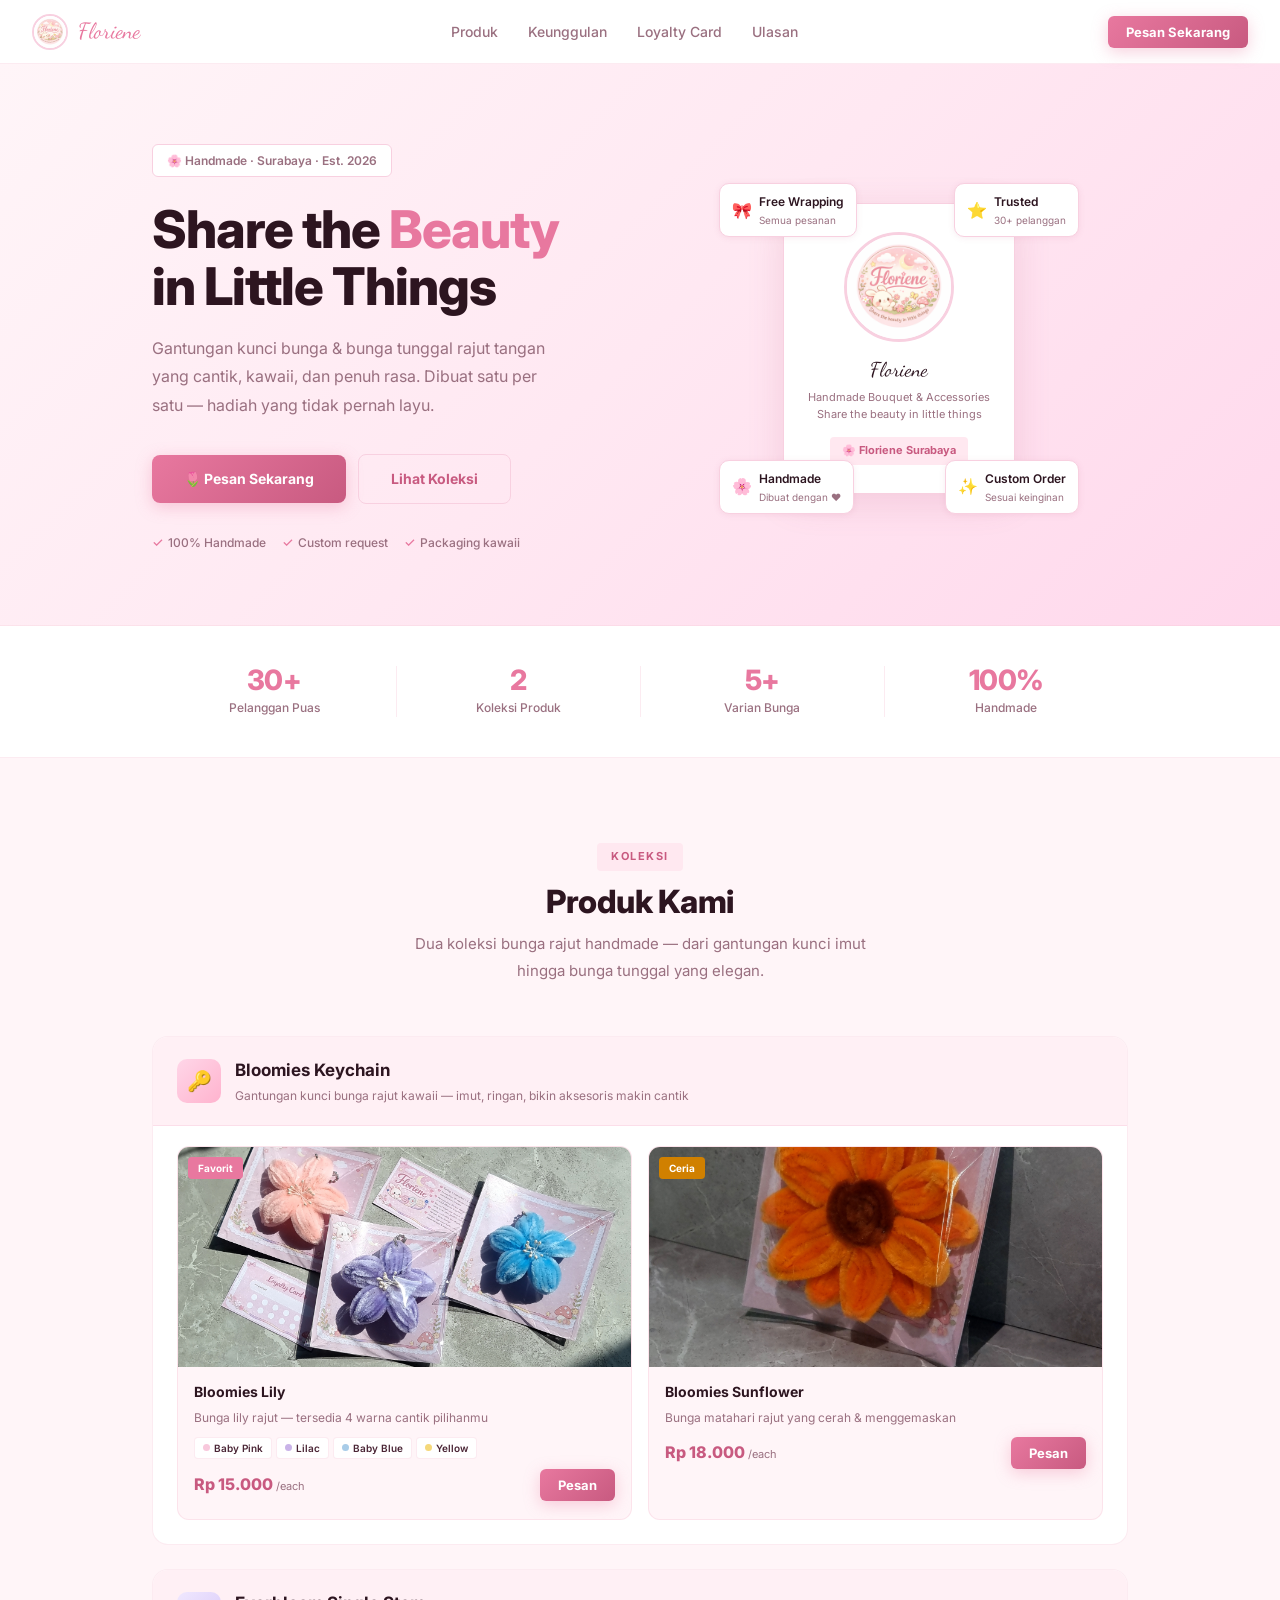
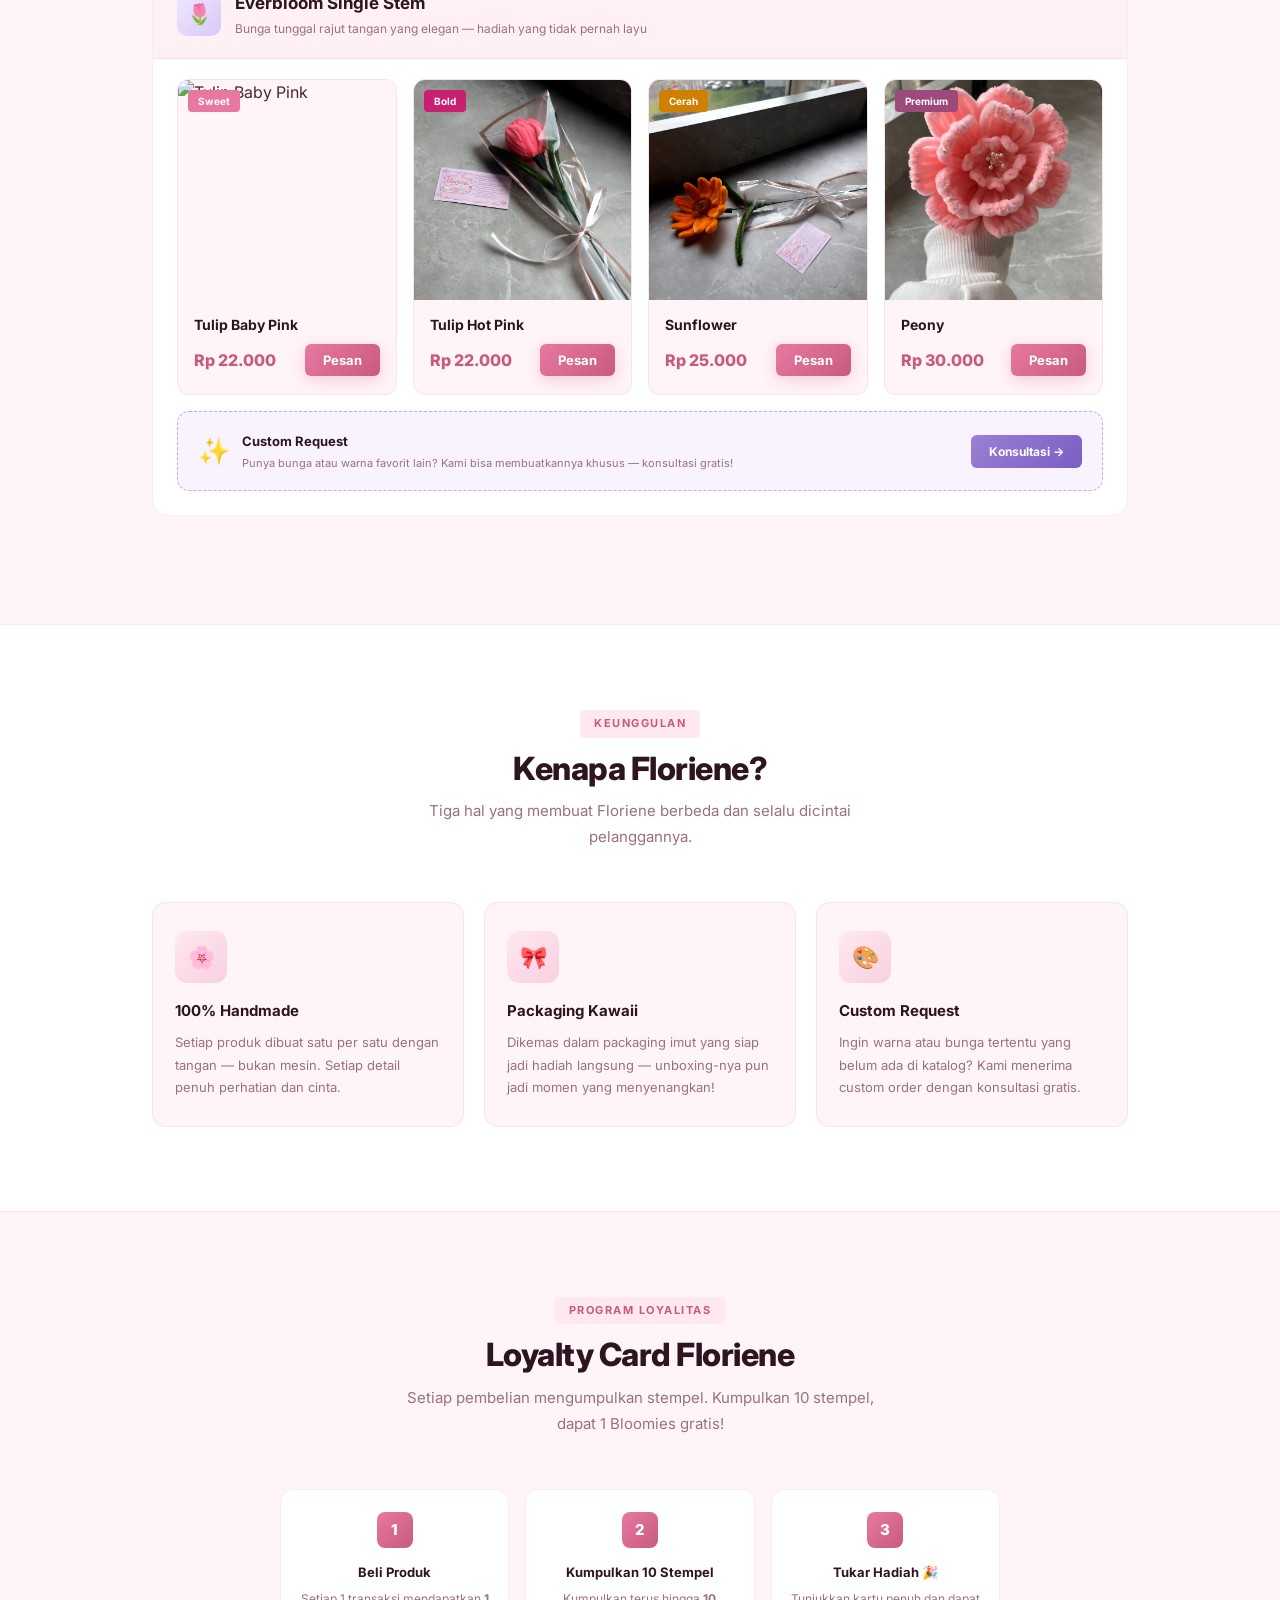
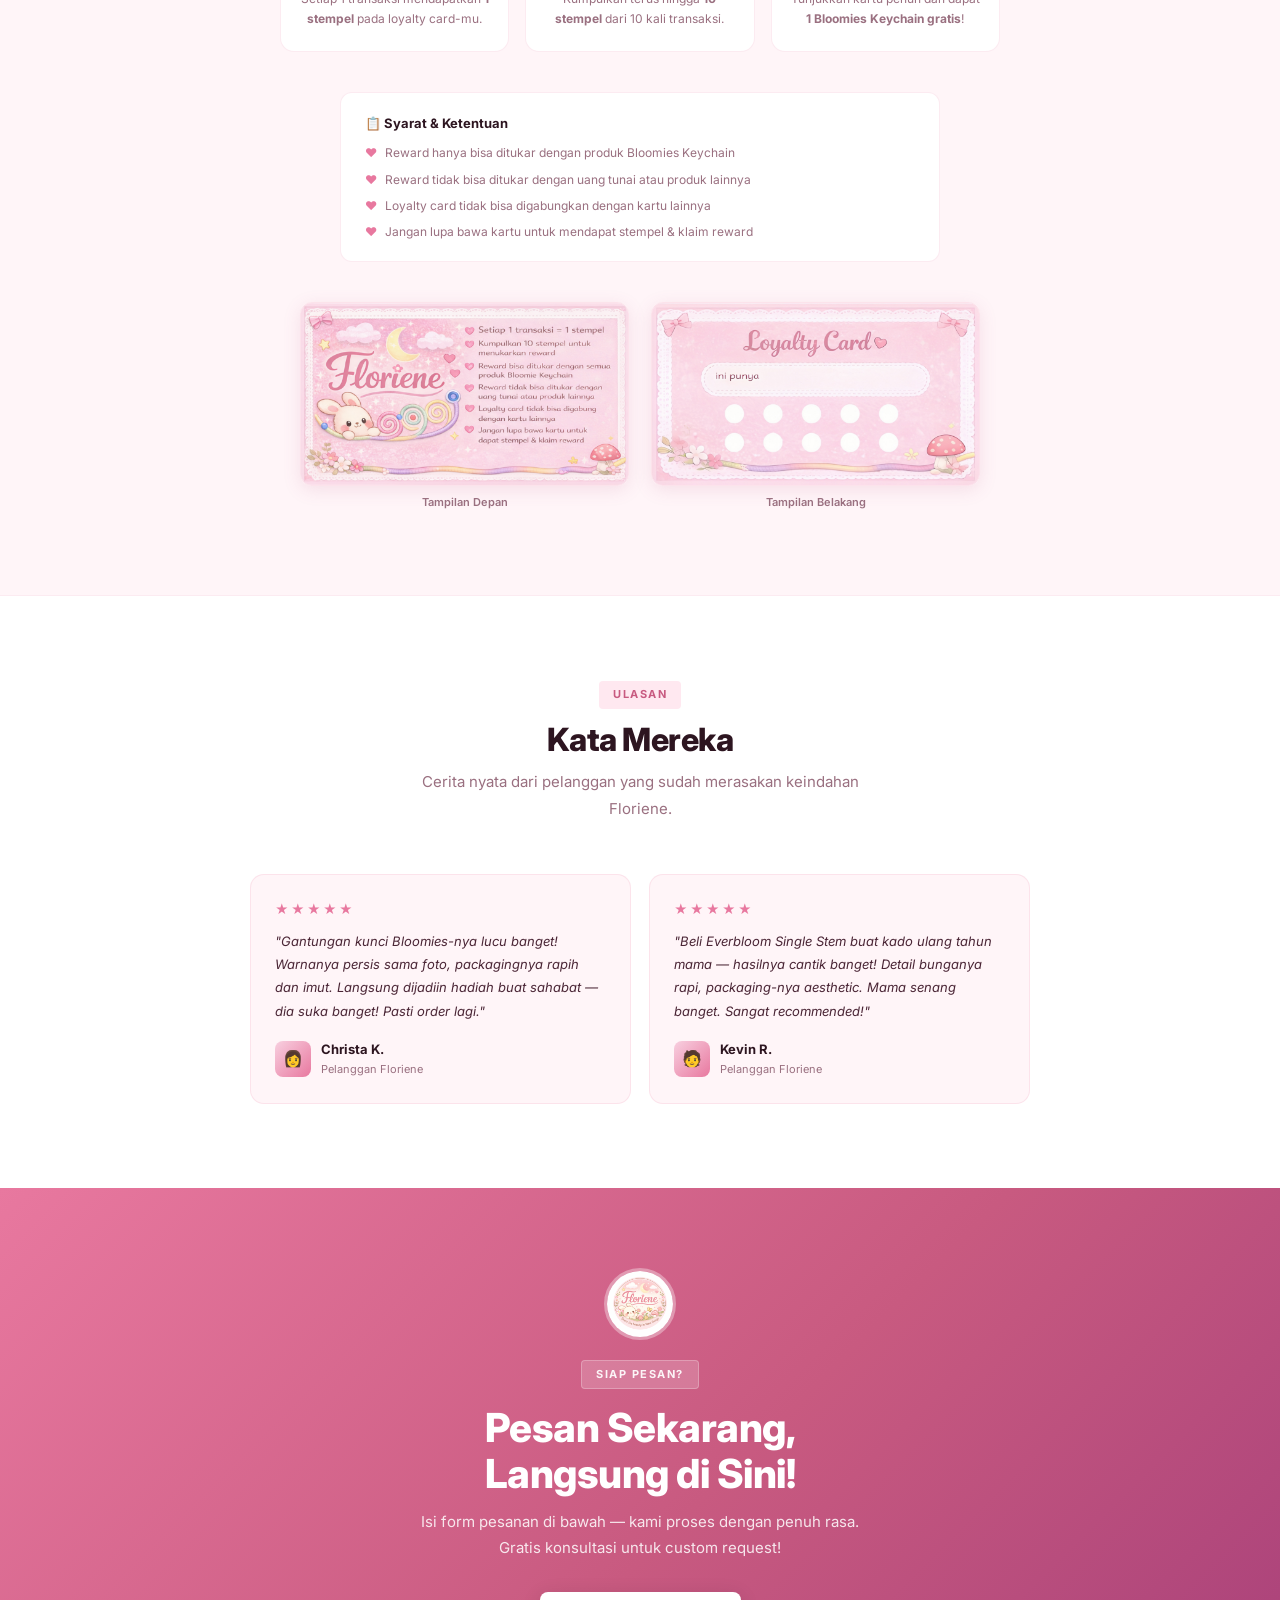
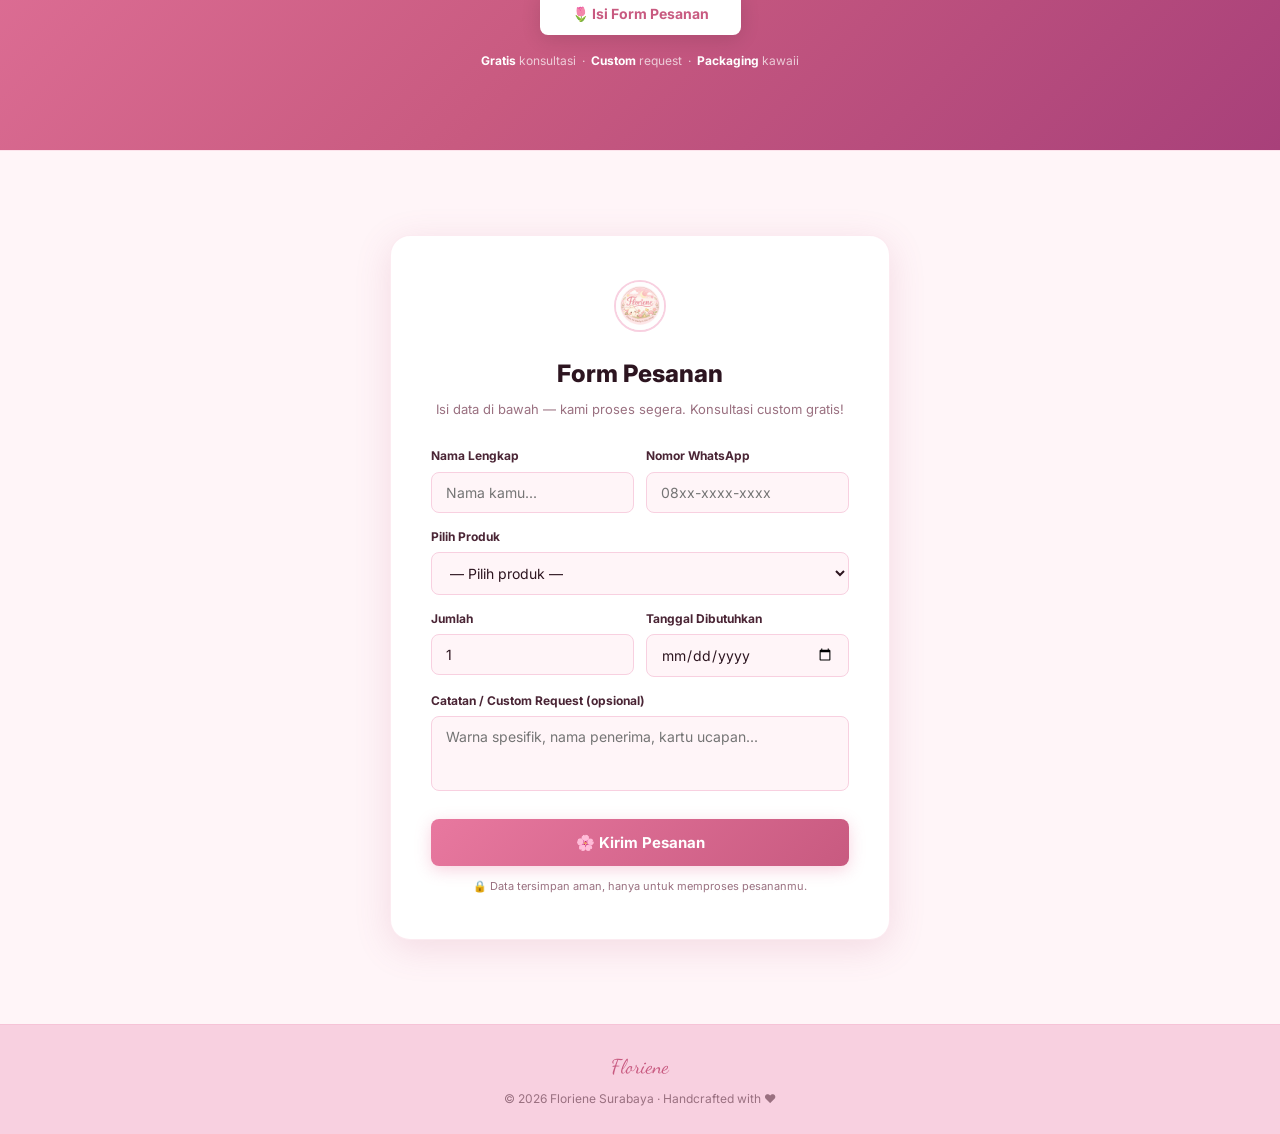
==== commit 975f60f0: "update website" ====
--- a/index.html
+++ b/index.html
@@ -1,17 +1,19 @@
 <!DOCTYPE html>
-<html lang="en">
+<html lang="id">
 <head>
   <meta charset="UTF-8">
   <meta name="viewport" content="width=device-width, initial-scale=1.0">
-  <title>Floriene – Handmade Crochet Flowers Surabaya</title>
-  <meta name="description" content="Floriene – handmade flower keychains & single blooms from Surabaya. Beautiful, kawaii, and full of love. Order now!">
+  <title>Floriene – Bunga Rajut Handmade Surabaya</title>
+  <meta name="description" content="Floriene – gantungan kunci bunga & bunga tunggal handmade dari Surabaya. Cantik, kawaii, dan penuh rasa. Pesan sekarang!">
   <link rel="preconnect" href="https://fonts.googleapis.com">
   <link href="https://fonts.googleapis.com/css2?family=Dancing+Script:wght@700&family=Inter:wght@300;400;500;600;700;800&display=swap" rel="stylesheet">
-  
   <link rel="stylesheet" href="style.css">
 </head>
 <body>
 
+<!-- ══════════════════════
+     NAVBAR
+══════════════════════ -->
 <nav class="navbar" id="navbar">
   <a href="#home" class="nav-logo">
     <img src="logo.png" alt="Floriene">
@@ -19,23 +21,29 @@
   </a>
 
   <ul class="nav-links">
-    <li><a href="#products">Products</a></li>
-    <li><a href="#benefits">Benefits</a></li>
+    <li><a href="#produk">Produk</a></li>
+    <li><a href="#keunggulan">Keunggulan</a></li>
     <li><a href="#loyalty">Loyalty Card</a></li>
-    <li><a href="#reviews">Reviews</a></li>
+    <li><a href="#testimoni">Ulasan</a></li>
   </ul>
 
   <div class="nav-cta">
-    <button class="btn btn-pink btn-sm">
-      Order Now
+    <button class="btn btn-pink btn-sm"
+      onclick="document.getElementById('pesan').scrollIntoView({behavior:'smooth'})">
+      Pesan Sekarang
     </button>
   </div>
 </nav>
 
+
+<!-- ══════════════════════
+     HERO
+══════════════════════ -->
 <section class="hero" id="home">
   <div class="container">
     <div class="hero-inner">
 
+      <!-- Teks kiri -->
       <div>
         <div class="hero-pill">🌸 Handmade · Surabaya · Est. 2026</div>
         <h1 class="hero-h1">
@@ -43,64 +51,71 @@
           in Little Things
         </h1>
         <p class="hero-p">
-          Handmade crochet flower keychains & single blooms that are beautiful and full of love. Crafted one by one, a gift that never withers.
+          Gantungan kunci bunga &amp; bunga tunggal rajut tangan yang cantik, kawaii,
+          dan penuh rasa. Dibuat satu per satu — hadiah yang tidak pernah layu.
         </p>
         <div class="hero-btns">
-          <a href="#order" class="btn btn-pink">🌷 Order Now</a>
-          <a href="#products" class="btn btn-ghost">View Collection</a>
+          <a href="#pesan" class="btn btn-pink">🌷 Pesan Sekarang</a>
+          <a href="#produk" class="btn btn-ghost">Lihat Koleksi</a>
         </div>
         <div class="hero-trust">
           <div class="trust-item"><span>✓</span> 100% Handmade</div>
-          <div class="trust-item"><span>✓</span> Custom requests</div>
-          <div class="trust-item"><span>✓</span> Cute packaging</div>
-        </div>
-      </div>
-
+          <div class="trust-item"><span>✓</span> Custom request</div>
+          <div class="trust-item"><span>✓</span> Packaging kawaii</div>
+        </div>
+      </div>
+
+      <!-- Visual kanan — card + badge statik -->
       <div class="hero-visual">
         <div class="hero-card-wrap">
           <div class="hero-card">
             <img src="logo.png" alt="Floriene">
             <div class="hero-card-name">Floriene</div>
-            <div class="hero-card-sub">Handmade Bouquet & Accessories<br>Share the beauty in little things</div>
+            <div class="hero-card-sub">Handmade Bouquet &amp; Accessories<br>Share the beauty in little things</div>
             <span class="hero-card-badge">🌸 Floriene Surabaya</span>
           </div>
+          <!-- Badge statik di pojok -->
           <div class="hbadge hb-tl">
             <span class="hbadge-icon">🎀</span>
-            <div>Free Wrapping<span class="hbadge-sub">All orders</span></div>
+            <div>Free Wrapping<span class="hbadge-sub">Semua pesanan</span></div>
           </div>
           <div class="hbadge hb-tr">
             <span class="hbadge-icon">⭐</span>
-            <div>Trusted<span class="hbadge-sub">30+ customers</span></div>
+            <div>Trusted<span class="hbadge-sub">30+ pelanggan</span></div>
           </div>
           <div class="hbadge hb-bl">
             <span class="hbadge-icon">🌸</span>
-            <div>Handmade<span class="hbadge-sub">Made with ❤</span></div>
+            <div>Handmade<span class="hbadge-sub">Dibuat dengan ❤</span></div>
           </div>
           <div class="hbadge hb-br">
             <span class="hbadge-icon">✨</span>
-            <div>Custom Order<span class="hbadge-sub">As you wish</span></div>
-          </div>
-        </div>
-      </div>
-
-    </div>
-  </div>
-</section>
-
+            <div>Custom Order<span class="hbadge-sub">Sesuai keinginan</span></div>
+          </div>
+        </div>
+      </div>
+
+    </div>
+  </div>
+</section>
+
+
+<!-- ══════════════════════
+     STATS
+══════════════════════ -->
 <div class="stats">
   <div class="container">
     <div class="stats-grid">
       <div class="stat-cell">
         <div class="stat-n">30+</div>
-        <div class="stat-l">Happy Customers</div>
+        <div class="stat-l">Pelanggan Puas</div>
       </div>
       <div class="stat-cell">
         <div class="stat-n">2</div>
-        <div class="stat-l">Product Collections</div>
+        <div class="stat-l">Koleksi Produk</div>
       </div>
       <div class="stat-cell">
         <div class="stat-n">5+</div>
-        <div class="stat-l">Flower Variants</div>
+        <div class="stat-l">Varian Bunga</div>
       </div>
       <div class="stat-cell">
         <div class="stat-n">100%</div>
@@ -110,33 +125,39 @@
   </div>
 </div>
 
-<section class="products" id="products">
+
+<!-- ══════════════════════
+     PRODUK
+══════════════════════ -->
+<section class="products" id="produk">
   <div class="container">
     <div class="sec-head-center">
-      <span class="sec-label">Collection</span>
-      <h2 class="sec-title">Our Products</h2>
-      <p class="sec-sub">Two handmade crafted flower collections, from cute keychains to elegant single blooms.</p>
-    </div>
-
+      <span class="sec-label">Koleksi</span>
+      <h2 class="sec-title">Produk Kami</h2>
+      <p class="sec-sub">Dua koleksi bunga rajut handmade — dari gantungan kunci imut hingga bunga tunggal yang elegan.</p>
+    </div>
+
+    <!-- ── Bloomies Keychain ── -->
     <div class="cat-block">
       <div class="cat-head">
         <div class="cat-icon a">🔑</div>
         <div class="cat-head-info">
           <h3>Bloomies Keychain</h3>
-          <p>Flower keychains - cute, lightweight, making your stuff even prettier</p>
+          <p>Gantungan kunci bunga rajut kawaii — imut, ringan, bikin aksesoris makin cantik</p>
         </div>
       </div>
       <div class="cat-body">
         <div class="pg pg-2">
 
+          <!-- Bloomies Lily -->
           <div class="prod-card">
-            <div class="prod-thumb">
-              <img src="lbloomies.jpg" alt="Bloomies Lily">
-              <span class="prod-ribbon">Favorite</span>
+            <div class="prod-img-wrap">
+              <img src="lbloomies.jpg" alt="Bloomies Lily" class="prod-thumb">
+              <span class="prod-ribbon" style="background:var(--pink);">Favorit</span>
             </div>
             <div class="prod-body">
               <div class="prod-name">Bloomies Lily</div>
-              <p class="prod-desc">Lily flower — available in 4 beautiful colors of your choice</p>
+              <p class="prod-desc">Bunga lily rajut — tersedia 4 warna cantik pilihanmu</p>
               <div class="chips">
                 <span class="chip"><span class="chip-dot" style="background:#F8C8DC;"></span>Baby Pink</span>
                 <span class="chip"><span class="chip-dot" style="background:#C9B3E8;"></span>Lilac</span>
@@ -145,269 +166,298 @@
               </div>
               <div class="prod-footer">
                 <div class="prod-price">Rp 15.000 <span class="prod-per">/each</span></div>
-                <button class="btn btn-pink btn-sm">Order</button>
-              </div>
-            </div>
-          </div>
-
+                <button class="btn btn-pink btn-sm" onclick="pilihProduk('Bloomies Lily')">Pesan</button>
+              </div>
+            </div>
+          </div>
+
+          <!-- Bloomies Sunflower -->
           <div class="prod-card">
-            <div class="prod-thumb">
-              <img src="sbloomies.jpg" alt="Bloomies Sunflower">
-              <span class="prod-ribbon">Cheerful</span>
+            <div class="prod-img-wrap">
+              <img src="sbloomies.jpg" alt="Bloomies Sunflower" class="prod-thumb">
+              <span class="prod-ribbon" style="background:#D08000;">Ceria</span>
             </div>
             <div class="prod-body">
               <div class="prod-name">Bloomies Sunflower</div>
-              <p class="prod-desc">Bright & adorable handmade sunflower</p>
+              <p class="prod-desc">Bunga matahari rajut yang cerah &amp; menggemaskan</p>
               <div class="prod-footer" style="margin-top:10px;">
                 <div class="prod-price">Rp 18.000 <span class="prod-per">/each</span></div>
-                <button class="btn btn-pink btn-sm">Order</button>
-              </div>
-            </div>
-          </div>
-
-        </div>
-      </div>
-    </div>
-
+                <button class="btn btn-pink btn-sm" onclick="pilihProduk('Bloomies Sunflower')">Pesan</button>
+              </div>
+            </div>
+          </div>
+
+        </div>
+      </div>
+    </div>
+
+    <!-- ── Everbloom Single Stem ── -->
     <div class="cat-block">
       <div class="cat-head">
         <div class="cat-icon b">🌷</div>
         <div class="cat-head-info">
           <h3>Everbloom Single Stem</h3>
-          <p>Elegant handmade single flowers, a gift that never withers</p>
+          <p>Bunga tunggal rajut tangan yang elegan — hadiah yang tidak pernah layu</p>
         </div>
       </div>
       <div class="cat-body">
         <div class="pg pg-4">
 
+          <!-- Tulip Baby Pink -->
           <div class="prod-card">
-            <div class="prod-thumb">
-              <img src="babypink.jpg" alt="Tulip Baby Pink">
-              <span class="prod-ribbon">Sweet</span>
+            <div class="prod-img-wrap">
+              <img src="babypink.jpg" alt="Tulip Baby Pink" class="prod-thumb">
+              <span class="prod-ribbon" style="background:var(--pink);">Sweet</span>
             </div>
             <div class="prod-body">
               <div class="prod-name">Tulip Baby Pink</div>
               <div class="prod-footer" style="margin-top:8px;">
                 <div class="prod-price">Rp 22.000</div>
-                <button class="btn btn-pink btn-sm">Order</button>
-              </div>
-            </div>
-          </div>
-
+                <button class="btn btn-pink btn-sm" onclick="pilihProduk('Everbloom Tulip Baby Pink')">Pesan</button>
+              </div>
+            </div>
+          </div>
+
+          <!-- Tulip Hot Pink -->
           <div class="prod-card">
-            <div class="prod-thumb">
-              <img src="hotpink.jpg" alt="Tulip Hot Pink">
-              <span class="prod-ribbon">Bold</span>
+            <div class="prod-img-wrap">
+              <img src="hotpink.jpg" alt="Tulip Hot Pink" class="prod-thumb">
+              <span class="prod-ribbon" style="background:#C82070;">Bold</span>
             </div>
             <div class="prod-body">
               <div class="prod-name">Tulip Hot Pink</div>
               <div class="prod-footer" style="margin-top:8px;">
                 <div class="prod-price">Rp 22.000</div>
-                <button class="btn btn-pink btn-sm">Order</button>
-              </div>
-            </div>
-          </div>
-
+                <button class="btn btn-pink btn-sm" onclick="pilihProduk('Everbloom Tulip Hot Pink')">Pesan</button>
+              </div>
+            </div>
+          </div>
+
+          <!-- Sunflower -->
           <div class="prod-card">
-            <div class="prod-thumb">
-              <img src="sunflower.jpg" alt="Sunflower">
-              <span class="prod-ribbon">Bright</span>
+            <div class="prod-img-wrap">
+              <img src="sunflower.jpg" alt="Everbloom Sunflower" class="prod-thumb">
+              <span class="prod-ribbon" style="background:#D08000;">Cerah</span>
             </div>
             <div class="prod-body">
               <div class="prod-name">Sunflower</div>
               <div class="prod-footer" style="margin-top:8px;">
                 <div class="prod-price">Rp 25.000</div>
-                <button class="btn btn-pink btn-sm">Order</button>
-              </div>
-            </div>
-          </div>
-
+                <button class="btn btn-pink btn-sm" onclick="pilihProduk('Everbloom Sunflower')">Pesan</button>
+              </div>
+            </div>
+          </div>
+
+          <!-- Peony -->
           <div class="prod-card">
-            <div class="prod-thumb">
-              <img src="peony.png" alt="Peony">
-              <span class="prod-ribbon">Premium</span>
+            <div class="prod-img-wrap">
+              <img src="peony.png" alt="Everbloom Peony" class="prod-thumb">
+              <span class="prod-ribbon" style="background:#9B4A7A;">Premium</span>
             </div>
             <div class="prod-body">
               <div class="prod-name">Peony</div>
               <div class="prod-footer" style="margin-top:8px;">
-                <div class="prod-price">Rp 35.000</div>
-                <button class="btn btn-pink btn-sm">Order</button>
-              </div>
-            </div>
-          </div>
-
-        </div>
-
+                <div class="prod-price">Rp 30.000</div>
+                <button class="btn btn-pink btn-sm" onclick="pilihProduk('Everbloom Peony')">Pesan</button>
+              </div>
+            </div>
+          </div>
+
+        </div>
+
+        <!-- Custom Request -->
         <div class="custom-row">
           <div class="custom-left">
             <span class="custom-icon">✨</span>
             <div class="custom-text">
               <h4>Custom Request</h4>
-              <p>Have a specific flower or favorite color in mind? We can make it specially for you, Free consultation!</p>
-            </div>
-          </div>
-          <button class="btn-purple">Consultation →</button>
-        </div>
-
-      </div>
-    </div>
-
-  </div>
-</section>
-
-<section class="benefits" id="benefits">
+              <p>Punya bunga atau warna favorit lain? Kami bisa membuatkannya khusus — konsultasi gratis!</p>
+            </div>
+          </div>
+          <button class="btn-purple" onclick="pilihProduk('Custom Request')">Konsultasi →</button>
+        </div>
+
+      </div>
+    </div>
+
+  </div>
+</section>
+
+
+<!-- ══════════════════════
+     KEUNGGULAN
+══════════════════════ -->
+<section class="benefits" id="keunggulan">
   <div class="container">
     <div class="sec-head-center">
-      <span class="sec-label">Benefits</span>
-      <h2 class="sec-title">Why Floriene?</h2>
-      <p class="sec-sub">Three things that make Floriene different and always loved by our customers.</p>
+      <span class="sec-label">Keunggulan</span>
+      <h2 class="sec-title">Kenapa Floriene?</h2>
+      <p class="sec-sub">Tiga hal yang membuat Floriene berbeda dan selalu dicintai pelanggannya.</p>
     </div>
     <div class="benefits-grid">
       <div class="benefit-card">
         <div class="b-icon">🌸</div>
         <h3>100% Handmade</h3>
-        <p>Every product is made one by one by hand, not machines. Every detail is poured with care and love.</p>
+        <p>Setiap produk dibuat satu per satu dengan tangan — bukan mesin. Setiap detail penuh perhatian dan cinta.</p>
       </div>
       <div class="benefit-card">
         <div class="b-icon">🎀</div>
-        <h3>Cute Packaging</h3>
-        <p>Packed in cute packaging ready to be gifted right away, even the unboxing becomes a joyful moment!</p>
+        <h3>Packaging Kawaii</h3>
+        <p>Dikemas dalam packaging imut yang siap jadi hadiah langsung — unboxing-nya pun jadi momen yang menyenangkan!</p>
       </div>
       <div class="benefit-card">
         <div class="b-icon">🎨</div>
-        <h3>Custom Requests</h3>
-        <p>Want a specific color or flower not in the catalog? We accept custom orders with a free consultation.</p>
-      </div>
-    </div>
-  </div>
-</section>
-
+        <h3>Custom Request</h3>
+        <p>Ingin warna atau bunga tertentu yang belum ada di katalog? Kami menerima custom order dengan konsultasi gratis.</p>
+      </div>
+    </div>
+  </div>
+</section>
+
+
+<!-- ══════════════════════
+     LOYALTY CARD
+══════════════════════ -->
 <section class="loyalty" id="loyalty">
   <div class="container">
     <div class="sec-head-center">
-      <span class="sec-label">Loyalty Program</span>
-      <h2 class="sec-title">Floriene Loyalty Card</h2>
-      <p class="sec-sub">Every purchase earns a stamp. Collect 10 stamps, get 1 free Bloomies!</p>
+      <span class="sec-label">Program Loyalitas</span>
+      <h2 class="sec-title">Loyalty Card Floriene</h2>
+      <p class="sec-sub">Setiap pembelian mengumpulkan stempel. Kumpulkan 10 stempel, dapat 1 Bloomies gratis!</p>
     </div>
 
     <div class="loyalty-steps">
       <div class="loyalty-step">
         <div class="step-num">1</div>
-        <h4>Buy Products</h4>
-        <p>Every 1 transaction gets you <strong>1 stamp</strong> on your loyalty card.</p>
+        <h4>Beli Produk</h4>
+        <p>Setiap 1 transaksi mendapatkan <strong>1 stempel</strong> pada loyalty card-mu.</p>
       </div>
       <div class="loyalty-step">
         <div class="step-num">2</div>
-        <h4>Collect 10 Stamps</h4>
-        <p>Keep collecting until you reach <strong>10 stamps</strong> from 10 transactions.</p>
+        <h4>Kumpulkan 10 Stempel</h4>
+        <p>Kumpulkan terus hingga <strong>10 stempel</strong> dari 10 kali transaksi.</p>
       </div>
       <div class="loyalty-step">
         <div class="step-num">3</div>
-        <h4>Claim Reward 🎉</h4>
-        <p>Show your full card and get <strong>1 free Bloomies Keychain</strong>!</p>
+        <h4>Tukar Hadiah 🎉</h4>
+        <p>Tunjukkan kartu penuh dan dapat <strong>1 Bloomies Keychain gratis</strong>!</p>
       </div>
     </div>
 
     <div class="tnc-box">
-      <h4>📋 Terms &amp; Conditions</h4>
+      <h4>📋 Syarat &amp; Ketentuan</h4>
       <ul class="tnc-list">
-        <li>Rewards can only be exchanged for Bloomies Keychain products</li>
-        <li>Rewards cannot be exchanged for cash or other products</li>
-        <li>Loyalty cards cannot be combined with other cards</li>
-        <li>Don't forget to bring your card to get a stamp & claim your reward</li>
+        <li>Reward hanya bisa ditukar dengan produk Bloomies Keychain</li>
+        <li>Reward tidak bisa ditukar dengan uang tunai atau produk lainnya</li>
+        <li>Loyalty card tidak bisa digabungkan dengan kartu lainnya</li>
+        <li>Jangan lupa bawa kartu untuk mendapat stempel &amp; klaim reward</li>
       </ul>
     </div>
 
     <div class="loyalty-card-grid">
       <div>
         <div class="lcard-frame">
-          <img src="loyaltyfront.png" alt="Floriene Loyalty Card – Front">
-        </div>
-        <p class="lcard-cap">Front View</p>
+          <img src="loyaltyfront.png" alt="Loyalty Card Floriene – Depan">
+        </div>
+        <p class="lcard-cap">Tampilan Depan</p>
       </div>
       <div>
         <div class="lcard-frame">
-          <img src="loyaltyback.jpg" alt="Floriene Loyalty Card – Back">
-        </div>
-        <p class="lcard-cap">Back View</p>
-      </div>
-    </div>
-  </div>
-</section>
-
-<section class="testimonials" id="reviews">
+          <img src="loyaltyback.jpg" alt="Loyalty Card Floriene – Belakang">
+        </div>
+        <p class="lcard-cap">Tampilan Belakang</p>
+      </div>
+    </div>
+
+  </div>
+</section>
+
+
+<!-- ══════════════════════
+     TESTIMONI
+══════════════════════ -->
+<section class="testimonials" id="testimoni">
   <div class="container">
     <div class="sec-head-center">
-      <span class="sec-label">Reviews</span>
-      <h2 class="sec-title">What They Say</h2>
-      <p class="sec-sub">Real stories from customers who have experienced the beauty of Floriene.</p>
+      <span class="sec-label">Ulasan</span>
+      <h2 class="sec-title">Kata Mereka</h2>
+      <p class="sec-sub">Cerita nyata dari pelanggan yang sudah merasakan keindahan Floriene.</p>
     </div>
     <div class="testi-grid">
       <div class="testi-card">
         <div class="testi-stars">★★★★★</div>
-        <p class="testi-text">"The Bloomies keychain is so cute! The colors match the photos perfectly, and the packaging is neat and adorable. Gifted it straight to my best friend, and she loves it! Will definitely order again."</p>
+        <p class="testi-text">"Gantungan kunci Bloomies-nya lucu banget! Warnanya persis sama foto, packagingnya rapih dan imut. Langsung dijadiin hadiah buat sahabat — dia suka banget! Pasti order lagi."</p>
         <div class="testi-person">
           <div class="testi-av">👩</div>
           <div>
-            <div class="testi-name">Jocelyn</div>
-            <div class="testi-role">Floriene Customer</div>
+            <div class="testi-name">Christa K.</div>
+            <div class="testi-role">Pelanggan Floriene</div>
           </div>
         </div>
       </div>
       <div class="testi-card">
         <div class="testi-stars">★★★★★</div>
-        <p class="testi-text">"Bought the Everbloom Single Stem as a birthday gift for mom, the result is so beautiful! The flower details are neat, aesthetic packaging. Mom was so happy. Highly recommended!"</p>
+        <p class="testi-text">"Beli Everbloom Single Stem buat kado ulang tahun mama — hasilnya cantik banget! Detail bunganya rapi, packaging-nya aesthetic. Mama senang banget. Sangat recommended!"</p>
         <div class="testi-person">
           <div class="testi-av">🧑</div>
           <div>
-            <div class="testi-name">Jessica</div>
-            <div class="testi-role">Floriene Customer</div>
-          </div>
-        </div>
-      </div>
-    </div>
-  </div>
-</section>
-
+            <div class="testi-name">Kevin R.</div>
+            <div class="testi-role">Pelanggan Floriene</div>
+          </div>
+        </div>
+      </div>
+    </div>
+  </div>
+</section>
+
+
+<!-- ══════════════════════
+     CTA BANNER
+══════════════════════ -->
 <section class="cta-banner">
   <img src="logo.png" alt="Floriene" class="cta-logo">
-  <div class="cta-label">Ready to Order?</div>
-  <div class="cta-h2">Order Now,<br>Right Here!</div>
-  <p class="cta-p">Fill out the order form below, we'll process it with love. Free consultation for custom requests!</p>
-  <button class="btn btn-white">
-    🌷 Fill Order Form
+  <div class="cta-label">Siap Pesan?</div>
+  <div class="cta-h2">Pesan Sekarang,<br>Langsung di Sini!</div>
+  <p class="cta-p">Isi form pesanan di bawah — kami proses dengan penuh rasa. Gratis konsultasi untuk custom request!</p>
+  <button class="btn btn-white"
+    onclick="document.getElementById('pesan').scrollIntoView({behavior:'smooth'})">
+    🌷 Isi Form Pesanan
   </button>
   <p class="cta-footnote">
-    <strong>Free</strong> consultation &nbsp;·&nbsp;
-    <strong>Custom</strong> requests &nbsp;·&nbsp;
-    <strong>Kawaii</strong> packaging
+    <strong>Gratis</strong> konsultasi &nbsp;·&nbsp;
+    <strong>Custom</strong> request &nbsp;·&nbsp;
+    <strong>Packaging</strong> kawaii
   </p>
 </section>
 
-<section class="form-section" id="order">
+
+<!-- ══════════════════════
+     FORM PESANAN
+══════════════════════ -->
+<section class="form-section" id="pesan">
   <div class="container">
     <div class="form-card">
       <div class="form-logo-row">
         <img src="logo.png" alt="Floriene">
       </div>
-      <div class="form-title">Order Form</div>
-      <p class="form-sub">Fill out the details below, we'll process it right away. Custom consultation is free!</p>
+      <div class="form-title">Form Pesanan</div>
+      <p class="form-sub">Isi data di bawah — kami proses segera. Konsultasi custom gratis!</p>
 
       <div id="order-form">
         <div class="fg-row">
           <div class="fg">
-            <label for="f-name">Full Name</label>
-            <input type="text" id="f-name" placeholder="Your name..." required>
+            <label for="f-nama">Nama Lengkap</label>
+            <input type="text" id="f-nama" placeholder="Nama kamu..." required>
           </div>
           <div class="fg">
-            <label for="f-phone">WhatsApp Number</label>
-            <input type="tel" id="f-phone" placeholder="08xx-xxxx-xxxx" required>
+            <label for="f-hp">Nomor WhatsApp</label>
+            <input type="tel" id="f-hp" placeholder="08xx-xxxx-xxxx" required>
           </div>
         </div>
         <div class="fg">
-          <label for="f-product">Select Product</label>
-          <select id="f-product" required>
-            <option value="">— Select a product —</option>
+          <label for="f-produk">Pilih Produk</label>
+          <select id="f-produk" required>
+            <option value="">— Pilih produk —</option>
             <optgroup label="Bloomies Keychain">
               <option value="Bloomies Lily – Baby Pink (Rp 15.000)">Bloomies Lily – Baby Pink — Rp 15.000</option>
               <option value="Bloomies Lily – Lilac (Rp 15.000)">Bloomies Lily – Lilac — Rp 15.000</option>
@@ -421,40 +471,46 @@
               <option value="Everbloom Sunflower (Rp 25.000)">Sunflower — Rp 25.000</option>
               <option value="Everbloom Peony (Rp 30.000)">Peony — Rp 30.000</option>
             </optgroup>
-            <option value="Custom Request">✨ Custom Request — let's consult first</option>
+            <option value="Custom Request">✨ Custom Request — konsultasi dulu</option>
           </select>
         </div>
         <div class="fg-row">
           <div class="fg">
-            <label for="f-qty">Quantity</label>
+            <label for="f-qty">Jumlah</label>
             <input type="number" id="f-qty" min="1" value="1">
           </div>
           <div class="fg">
-            <label for="f-date">Date Needed</label>
-            <input type="date" id="f-date">
+            <label for="f-tgl">Tanggal Dibutuhkan</label>
+            <input type="date" id="f-tgl">
           </div>
         </div>
         <div class="fg">
-          <label for="f-notes">Notes / Custom Request (optional)</label>
-          <textarea id="f-notes" rows="3" placeholder="Specific colors, recipient's name, greeting card..."></textarea>
-        </div>
-        <button class="btn-submit">🌸 Submit Order</button>
-        <p class="form-privacy">🔒 Data is stored securely, only used to process your order.</p>
+          <label for="f-catatan">Catatan / Custom Request (opsional)</label>
+          <textarea id="f-catatan" rows="3" placeholder="Warna spesifik, nama penerima, kartu ucapan..."></textarea>
+        </div>
+        <button class="btn-submit" onclick="submitOrder()">🌸 Kirim Pesanan</button>
+        <p class="form-privacy">🔒 Data tersimpan aman, hanya untuk memproses pesananmu.</p>
       </div>
 
       <div class="form-ok" id="form-ok">
         <span class="ok-icon">🎉</span>
-        <h3>Order Received!</h3>
-        <p>Thank you, <strong id="ok-name"></strong>! Your order has been received and will be processed shortly. 🌸</p>
-      </div>
-    </div>
-  </div>
-</section>
-
+        <h3>Pesanan Diterima!</h3>
+        <p>Terima kasih, <strong id="ok-name"></strong>!<br>
+        Pesananmu sudah masuk dan akan segera kami proses. 🌸</p>
+      </div>
+    </div>
+  </div>
+</section>
+
+
+<!-- ══════════════════════
+     FOOTER
+══════════════════════ -->
 <footer class="footer">
   <div class="footer-brand">Floriene</div>
   <p class="footer-copy">© 2026 Floriene Surabaya · Handcrafted with ❤️</p>
 </footer>
 
+<script src="script.js"></script>
 </body>
-</html>+</html>
--- a/style.css
+++ b/style.css
@@ -31,7 +31,7 @@
 a   { text-decoration: none; }
 
 /* ═══════════════════════════
-   LAYOUT HELPERS
+   LAYOUT
 ═══════════════════════════ */
 .container { max-width: 1040px; margin: 0 auto; padding: 0 32px; }
 
@@ -61,12 +61,13 @@
 }
 .btn-ghost:hover { background: var(--pink-soft); }
 .btn-white {
-  background: white; color: var(--pink-dark);
+  background: white;
+  color: var(--pink-dark);
   box-shadow: 0 4px 20px rgba(0,0,0,0.12);
 }
 .btn-sm { padding: 8px 18px; font-size: 13px; border-radius: 6px; }
 
-/* ─── Section head ─── */
+/* ─── Section Head ─── */
 .sec-label {
   display: inline-block;
   background: var(--pink-soft);
@@ -113,49 +114,33 @@
   transition: box-shadow 0.25s;
 }
 .navbar.scrolled { box-shadow: 0 2px 14px rgba(180,80,120,0.1); }
-/* Left Logo */
+
 .nav-logo {
-  display: flex;
-  align-items: center;
-  gap: 10px;
-  text-decoration: none;
-  flex-shrink: 0;
+  display: flex; align-items: center; gap: 10px; text-decoration: none; flex-shrink: 0;
 }
 .nav-logo img {
   width: 36px; height: 36px;
-  border-radius: 50%;
-  object-fit: cover;
+  border-radius: 50%; object-fit: cover;
   border: 2px solid var(--pink-mid);
 }
 .nav-brand {
   font-family: 'Dancing Script', cursive;
-  font-size: 22px;
-  color: var(--pink);
-}
-/* Middle Links */
+  font-size: 22px; color: var(--pink);
+}
 .nav-links {
-  display: flex;
-  align-items: center;
-  gap: 2px;
-  list-style: none;
+  display: flex; align-items: center; gap: 2px; list-style: none;
 }
 .nav-links a {
-  font-size: 14px;
-  font-weight: 500;
-  color: var(--muted);
-  padding: 8px 14px;
-  border-radius: 6px;
+  font-size: 14px; font-weight: 500; color: var(--muted);
+  padding: 8px 14px; border-radius: 6px;
   transition: color 0.2s, background 0.2s;
 }
 .nav-links a:hover { color: var(--pink-dark); background: var(--pink-soft); }
 .nav-links a.active { color: var(--pink-dark); font-weight: 600; }
-/* Right CTA */
-.nav-cta {
-  flex-shrink: 0;
-}
-
-/* ═══════════════════════════
-   HERO — 2 Columns
+.nav-cta { flex-shrink: 0; }
+
+/* ═══════════════════════════
+   HERO
 ═══════════════════════════ */
 .hero {
   background: linear-gradient(135deg, #FFF5F8 0%, #FFE8F2 50%, #FFD8EC 100%);
@@ -169,59 +154,36 @@
   align-items: center;
   gap: 60px;
 }
-/* Left */
 .hero-pill {
-  display: inline-flex;
-  align-items: center;
-  gap: 6px;
-  background: white;
-  border: 1px solid var(--pink-mid);
-  border-radius: 6px;
-  padding: 6px 14px;
-  font-size: 12px;
-  font-weight: 600;
-  color: var(--muted);
+  display: inline-flex; align-items: center; gap: 6px;
+  background: white; border: 1px solid var(--pink-mid);
+  border-radius: 6px; padding: 6px 14px;
+  font-size: 12px; font-weight: 600; color: var(--muted);
   margin-bottom: 24px;
 }
 .hero-h1 {
-  font-size: 52px;
-  font-weight: 800;
-  color: var(--dark);
-  line-height: 1.1;
-  letter-spacing: -1px;
-  margin-bottom: 18px;
+  font-size: 52px; font-weight: 800; color: var(--dark);
+  line-height: 1.1; letter-spacing: -1px; margin-bottom: 18px;
 }
 .hero-h1 .accent { color: var(--pink); }
 .hero-p {
-  font-size: 16px;
-  color: var(--muted);
-  line-height: 1.8;
-  margin-bottom: 34px;
-  max-width: 400px;
+  font-size: 16px; color: var(--muted);
+  line-height: 1.8; margin-bottom: 34px; max-width: 400px;
 }
 .hero-btns { display: flex; align-items: center; gap: 12px; margin-bottom: 28px; flex-wrap: wrap; }
-.hero-trust {
-  display: flex; flex-wrap: wrap; gap: 16px;
-  font-size: 12px; font-weight: 500; color: var(--muted);
-}
+.hero-trust { display: flex; flex-wrap: wrap; gap: 16px; font-size: 12px; font-weight: 500; color: var(--muted); }
 .trust-item { display: flex; align-items: center; gap: 5px; }
 .trust-item span { color: var(--pink); font-size: 13px; }
 
-/* Right — visual card */
+/* Hero visual */
 .hero-visual { display: flex; justify-content: center; align-items: center; }
-.hero-card-wrap {
-  position: relative;
-  padding: 28px 64px;
-}
+.hero-card-wrap { position: relative; padding: 28px 64px; }
 .hero-card {
-  background: white;
-  border-radius: 20px;
+  background: white; border-radius: 20px;
   border: 1px solid var(--pink-mid);
   box-shadow: var(--shadow-lg);
   padding: 28px 24px;
-  max-width: 260px;
-  width: 100%;
-  text-align: center;
+  max-width: 260px; width: 100%; text-align: center;
 }
 .hero-card img {
   width: 110px; height: 110px;
@@ -235,23 +197,18 @@
 }
 .hero-card-sub { font-size: 11px; color: var(--muted); line-height: 1.5; margin-bottom: 14px; }
 .hero-card-badge {
-  display: inline-block;
-  background: var(--pink-soft);
-  color: var(--pink-dark);
-  font-size: 11px; font-weight: 700;
+  display: inline-block; background: var(--pink-soft);
+  color: var(--pink-dark); font-size: 11px; font-weight: 700;
   padding: 5px 12px; border-radius: 4px;
 }
-/* Static corner badges */
+/* Static badges */
 .hbadge {
   position: absolute;
-  background: white;
-  border: 1px solid var(--pink-mid);
-  border-radius: 10px;
-  padding: 8px 12px;
+  background: white; border: 1px solid var(--pink-mid);
+  border-radius: 10px; padding: 8px 12px;
   box-shadow: var(--shadow-sm);
   display: flex; align-items: center; gap: 7px;
-  font-size: 12px; font-weight: 600; color: var(--dark);
-  white-space: nowrap;
+  font-size: 12px; font-weight: 600; color: var(--dark); white-space: nowrap;
 }
 .hbadge-icon { font-size: 16px; }
 .hbadge-sub  { font-size: 10px; color: var(--muted); font-weight: 400; display: block; margin-top: 1px; }
@@ -263,41 +220,30 @@
 /* ═══════════════════════════
    STATS
 ═══════════════════════════ */
-.stats {
-  background: white;
-  border-bottom: 1px solid var(--border);
-  padding: 32px 0;
-}
+.stats { background: white; border-bottom: 1px solid var(--border); padding: 32px 0; }
 .stats-grid {
-  display: grid;
-  grid-template-columns: repeat(4, 1fr);
-  text-align: center;
+  display: grid; grid-template-columns: repeat(4, 1fr); text-align: center;
 }
 .stat-cell { padding: 8px 16px; position: relative; }
 .stat-cell + .stat-cell::before {
-  content: '';
-  position: absolute; left: 0; top: 12%; bottom: 12%;
+  content: ''; position: absolute; left: 0; top: 12%; bottom: 12%;
   width: 1px; background: var(--border);
 }
 .stat-n { font-size: 28px; font-weight: 800; color: var(--pink); line-height: 1; letter-spacing: -0.5px; }
 .stat-l { font-size: 12px; color: var(--muted); margin-top: 4px; font-weight: 500; }
 
 /* ═══════════════════════════
-   PRODUCTS
+   PRODUK
 ═══════════════════════════ */
 .products { background: var(--pink-bg); padding: 84px 0; }
 
 .cat-block {
-  background: white;
-  border: 1px solid var(--border);
-  border-radius: 16px;
-  margin-bottom: 24px;
-  overflow: hidden;
+  background: white; border: 1px solid var(--border);
+  border-radius: 16px; margin-bottom: 24px; overflow: hidden;
 }
 .cat-head {
   display: flex; align-items: center; gap: 14px;
-  padding: 20px 24px;
-  border-bottom: 1px solid var(--border);
+  padding: 20px 24px; border-bottom: 1px solid var(--border);
   background: var(--pink-pale);
 }
 .cat-icon {
@@ -312,44 +258,50 @@
 .cat-body { padding: 20px 24px 24px; }
 
 /* Grid */
-.pg { display: grid; gap: 14px; }
+.pg   { display: grid; gap: 16px; }
 .pg-2 { grid-template-columns: repeat(2, 1fr); }
 .pg-4 { grid-template-columns: repeat(4, 1fr); }
 
 .prod-card {
-  background: var(--pink-bg);
-  border: 1px solid var(--border);
-  border-radius: 12px;
-  overflow: hidden;
+  background: var(--pink-bg); border: 1px solid var(--border);
+  border-radius: 12px; overflow: hidden;
   transition: box-shadow 0.2s, transform 0.2s;
 }
 .prod-card:hover { box-shadow: var(--shadow-md); transform: translateY(-2px); }
+
+/* ── Foto produk — lebih tinggi ── */
 .prod-thumb {
-  height: 120px;
+  width: 100%;
+  height: 220px;          /* naik dari 120px */
+  object-fit: cover;
+  object-position: center;
+  display: block;
   position: relative;
-  overflow: hidden;
-}
-.prod-thumb img {
-  width: 100%;
-  height: 100%;
-  object-fit: cover;
-  display: block;
-}
+}
+/* Fallback jika pakai emoji (tanpa foto) */
+.prod-thumb-emoji {
+  height: 220px;
+  display: flex; align-items: center; justify-content: center;
+  font-size: 60px; position: relative;
+}
+
 .prod-ribbon {
-  position: absolute; top: 8px; left: 8px;
+  position: absolute; top: 10px; left: 10px;
   font-size: 10px; font-weight: 700;
-  padding: 2px 8px; border-radius: 4px;
-  color: white;
-}
-.prod-body { padding: 12px 14px 16px; }
-.prod-name { font-size: 13px; font-weight: 700; color: var(--dark); margin-bottom: 5px; }
-.prod-desc { font-size: 11px; color: var(--muted); line-height: 1.5; margin-bottom: 9px; }
+  padding: 3px 10px; border-radius: 4px;
+  color: white; z-index: 1;
+}
+/* Wrapper supaya ribbon bisa overlap foto */
+.prod-img-wrap { position: relative; }
+
+.prod-body { padding: 14px 16px 18px; }
+.prod-name { font-size: 14px; font-weight: 700; color: var(--dark); margin-bottom: 5px; }
+.prod-desc { font-size: 12px; color: var(--muted); line-height: 1.5; margin-bottom: 10px; }
 .chips { display: flex; flex-wrap: wrap; gap: 4px; margin-bottom: 10px; }
 .chip {
   font-size: 10px; font-weight: 600; padding: 2px 8px;
   border-radius: 4px; border: 1px solid var(--border);
-  color: var(--text); display: flex; align-items: center; gap: 4px;
-  background: white;
+  color: var(--text); display: flex; align-items: center; gap: 4px; background: white;
 }
 .chip-dot { width: 7px; height: 7px; border-radius: 50%; }
 .prod-footer { display: flex; align-items: center; justify-content: space-between; }
@@ -358,12 +310,10 @@
 
 /* Custom card */
 .custom-row {
-  background: #F8F3FF;
-  border: 1.5px dashed #C4A8E8;
-  border-radius: 12px;
-  padding: 18px 20px;
+  background: #F8F3FF; border: 1.5px dashed #C4A8E8;
+  border-radius: 12px; padding: 18px 20px;
   display: flex; align-items: center; justify-content: space-between; gap: 16px;
-  margin-top: 14px;
+  margin-top: 16px;
 }
 .custom-left { display: flex; align-items: center; gap: 12px; }
 .custom-icon { font-size: 26px; }
@@ -380,15 +330,13 @@
 .btn-purple:hover { opacity: 0.88; transform: translateY(-1px); }
 
 /* ═══════════════════════════
-   BENEFITS
+   KEUNGGULAN
 ═══════════════════════════ */
 .benefits { background: white; padding: 84px 0; border-top: 1px solid var(--border); }
 .benefits-grid { display: grid; grid-template-columns: repeat(3, 1fr); gap: 20px; }
 .benefit-card {
-  background: var(--pink-bg);
-  border: 1px solid var(--border);
-  border-radius: 14px;
-  padding: 28px 22px;
+  background: var(--pink-bg); border: 1px solid var(--border);
+  border-radius: 14px; padding: 28px 22px;
   transition: box-shadow 0.2s, transform 0.2s;
 }
 .benefit-card:hover { box-shadow: var(--shadow-md); transform: translateY(-2px); }
@@ -424,7 +372,6 @@
 .loyalty-step h4 { font-size: 13px; font-weight: 700; color: var(--dark); margin-bottom: 6px; }
 .loyalty-step p  { font-size: 12px; color: var(--muted); line-height: 1.65; }
 
-/* T&C */
 .tnc-box {
   background: white; border: 1px solid var(--border);
   border-radius: 12px; padding: 20px 24px;
@@ -432,27 +379,22 @@
 }
 .tnc-box h4 { font-size: 13px; font-weight: 700; color: var(--dark); margin-bottom: 10px; }
 .tnc-list { list-style: none; display: flex; flex-direction: column; gap: 7px; }
-.tnc-list li {
-  font-size: 12px; color: var(--muted);
-  display: flex; gap: 8px; align-items: flex-start;
-}
+.tnc-list li { font-size: 12px; color: var(--muted); display: flex; gap: 8px; align-items: flex-start; }
 .tnc-list li::before { content: '♥'; color: var(--pink); flex-shrink: 0; }
 
-/* Cards */
 .loyalty-card-grid {
   display: grid; grid-template-columns: 1fr 1fr; gap: 22px;
   max-width: 680px; margin: 0 auto;
 }
 .lcard-frame {
   border-radius: 12px; overflow: hidden;
-  border: 1px solid var(--border);
-  box-shadow: var(--shadow-md);
+  border: 1px solid var(--border); box-shadow: var(--shadow-md);
 }
 .lcard-frame img { width: 100%; display: block; }
 .lcard-cap { text-align: center; margin-top: 8px; font-size: 11px; font-weight: 600; color: var(--muted); }
 
 /* ═══════════════════════════
-   TESTIMONIALS
+   TESTIMONI
 ═══════════════════════════ */
 .testimonials { background: white; padding: 84px 0; border-top: 1px solid var(--border); }
 .testi-grid {
@@ -481,8 +423,7 @@
 ═══════════════════════════ */
 .cta-banner {
   background: linear-gradient(135deg, var(--pink) 0%, var(--pink-dark) 55%, var(--pink-deep) 100%);
-  padding: 80px 32px;
-  text-align: center;
+  padding: 80px 32px; text-align: center;
 }
 .cta-logo {
   width: 72px; height: 72px; border-radius: 50%;
@@ -491,19 +432,20 @@
 }
 .cta-label {
   display: inline-block;
-  background: rgba(255,255,255,0.18);
-  border: 1px solid rgba(255,255,255,0.25);
-  color: rgba(255,255,255,0.92);
-  font-size: 11px; font-weight: 700;
+  background: rgba(255,255,255,0.18); border: 1px solid rgba(255,255,255,0.25);
+  color: rgba(255,255,255,0.92); font-size: 11px; font-weight: 700;
   letter-spacing: 1.5px; text-transform: uppercase;
   padding: 5px 14px; border-radius: 4px; margin-bottom: 16px;
 }
 .cta-h2 {
-  font-size: 40px; font-weight: 800;
-  color: white; line-height: 1.15;
-  letter-spacing: -0.5px; margin-bottom: 12px;
-}
-.cta-p { font-size: 15px; color: rgba(255,255,255,0.85); line-height: 1.75; margin-bottom: 30px; max-width: 480px; margin-left: auto; margin-right: auto; }
+  font-size: 40px; font-weight: 800; color: white;
+  line-height: 1.15; letter-spacing: -0.5px; margin-bottom: 12px;
+}
+.cta-p {
+  font-size: 15px; color: rgba(255,255,255,0.85);
+  line-height: 1.75; margin-bottom: 30px;
+  max-width: 480px; margin-left: auto; margin-right: auto;
+}
 .cta-footnote { margin-top: 16px; font-size: 12px; color: rgba(255,255,255,0.7); }
 .cta-footnote strong { color: white; }
 
@@ -525,7 +467,7 @@
 .form-title { font-size: 24px; font-weight: 800; color: var(--dark); text-align: center; margin-bottom: 5px; }
 .form-sub   { font-size: 13px; color: var(--muted); text-align: center; margin-bottom: 26px; line-height: 1.65; }
 .fg { margin-bottom: 14px; }
-.fg label { display: block; font-size: 12px; font-weight: 700; color: var(--text); margin-bottom: 6px; letter-spacing: 0.2px; }
+.fg label { display: block; font-size: 12px; font-weight: 700; color: var(--text); margin-bottom: 6px; }
 .fg input, .fg select, .fg textarea {
   width: 100%; padding: 11px 14px;
   border: 1.5px solid var(--pink-mid); border-radius: 8px;
@@ -548,7 +490,6 @@
 }
 .btn-submit:hover { opacity: 0.9; transform: translateY(-1px); }
 .form-privacy { text-align: center; font-size: 11px; color: var(--muted); margin-top: 12px; line-height: 1.6; }
-/* Success State */
 .form-ok { display: none; text-align: center; padding: 16px 0; }
 .form-ok .ok-icon { font-size: 52px; display: block; margin-bottom: 12px; }
 .form-ok h3 { font-size: 20px; font-weight: 800; color: var(--dark); margin-bottom: 8px; }
@@ -557,16 +498,8 @@
 /* ═══════════════════════════
    FOOTER
 ═══════════════════════════ */
-.footer {
-  background: var(--pink-mid);
-  padding: 26px 32px;
-  text-align: center;
-  border-top: 1px solid var(--border);
-}
-.footer-brand {
-  font-family: 'Dancing Script', cursive;
-  font-size: 20px; color: var(--pink-dark); margin-bottom: 6px;
-}
+.footer { background: var(--pink-mid); padding: 26px 32px; text-align: center; border-top: 1px solid var(--border); }
+.footer-brand { font-family: 'Dancing Script', cursive; font-size: 20px; color: var(--pink-dark); margin-bottom: 6px; }
 .footer-copy { font-size: 12px; color: var(--muted); }
 
 /* ═══════════════════════════
@@ -596,5 +529,5 @@
   .custom-left { flex-direction: column; }
   .cta-h2 { font-size: 28px; }
   .hb-tl, .hb-tr, .hb-bl, .hb-br { display: none; }
-  .hero-card-wrap { padding: 12px 12px; }
+  .hero-card-wrap { padding: 12px; }
 }
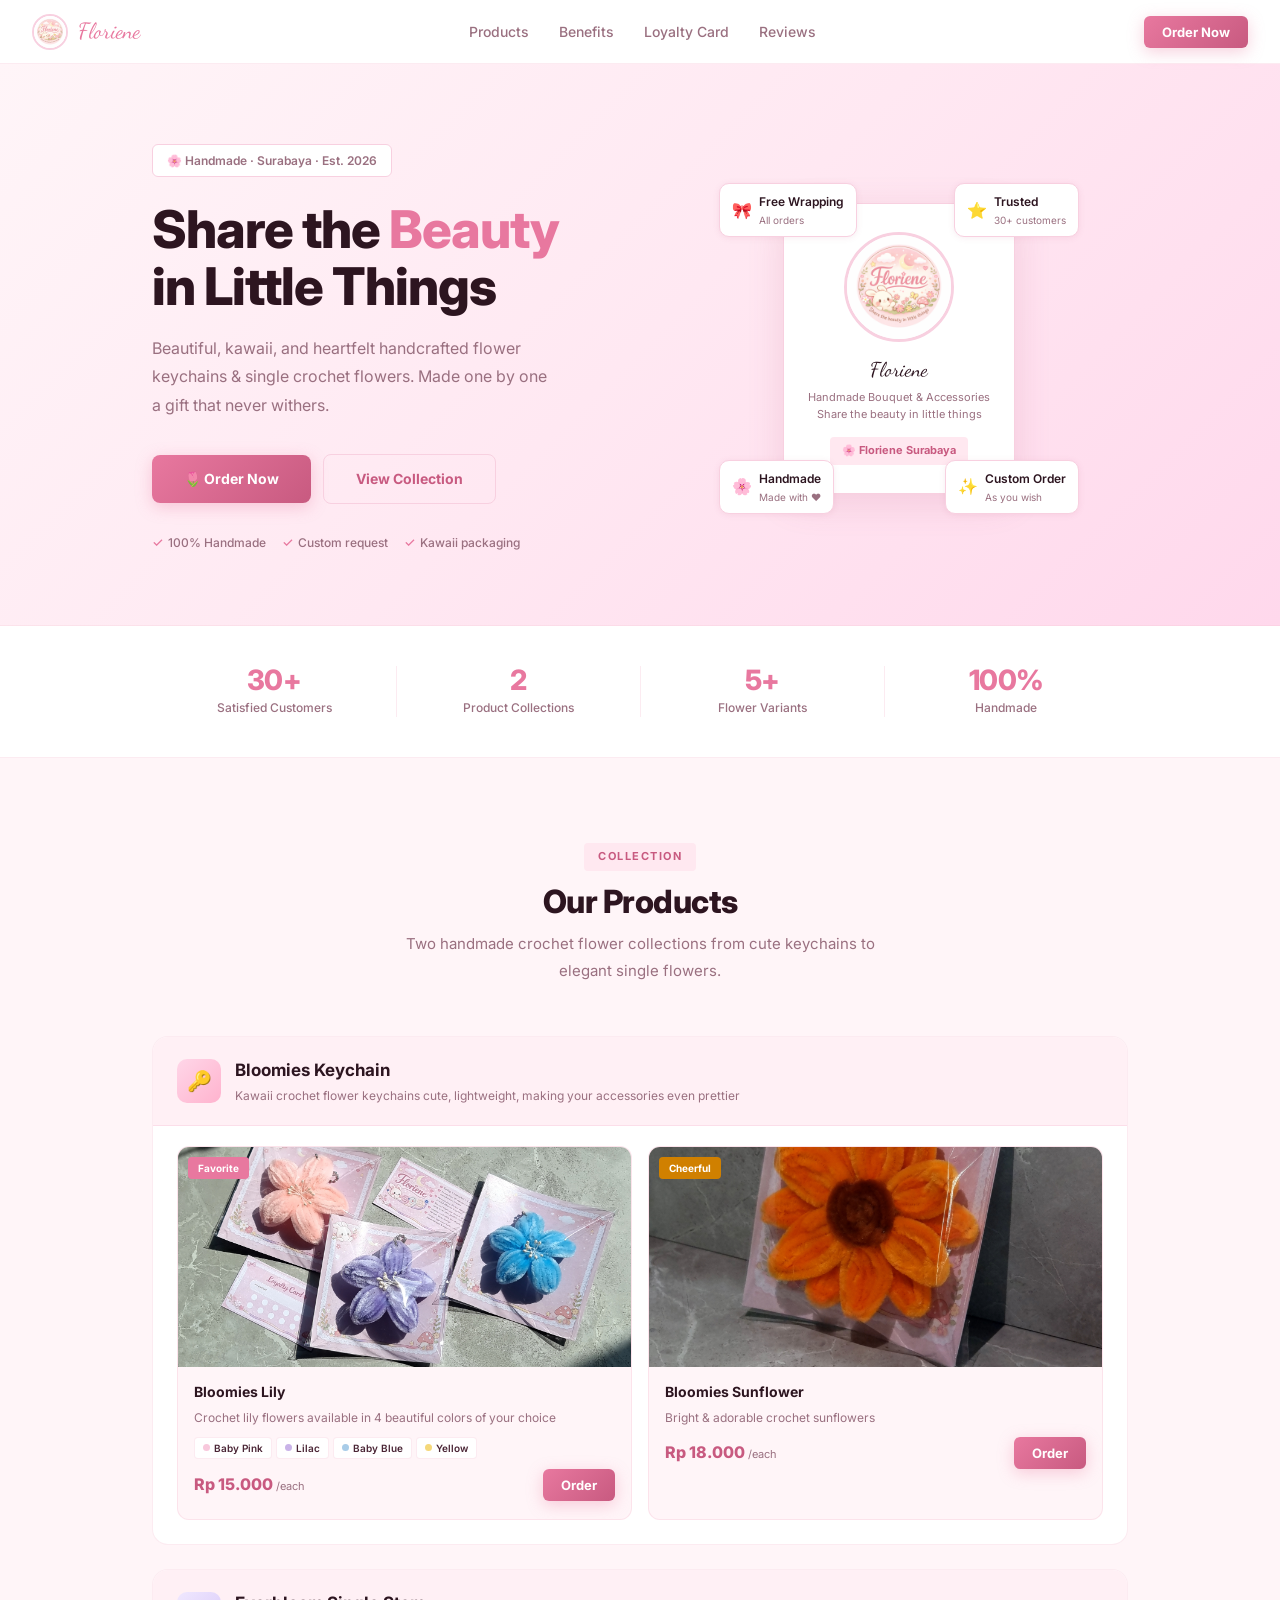
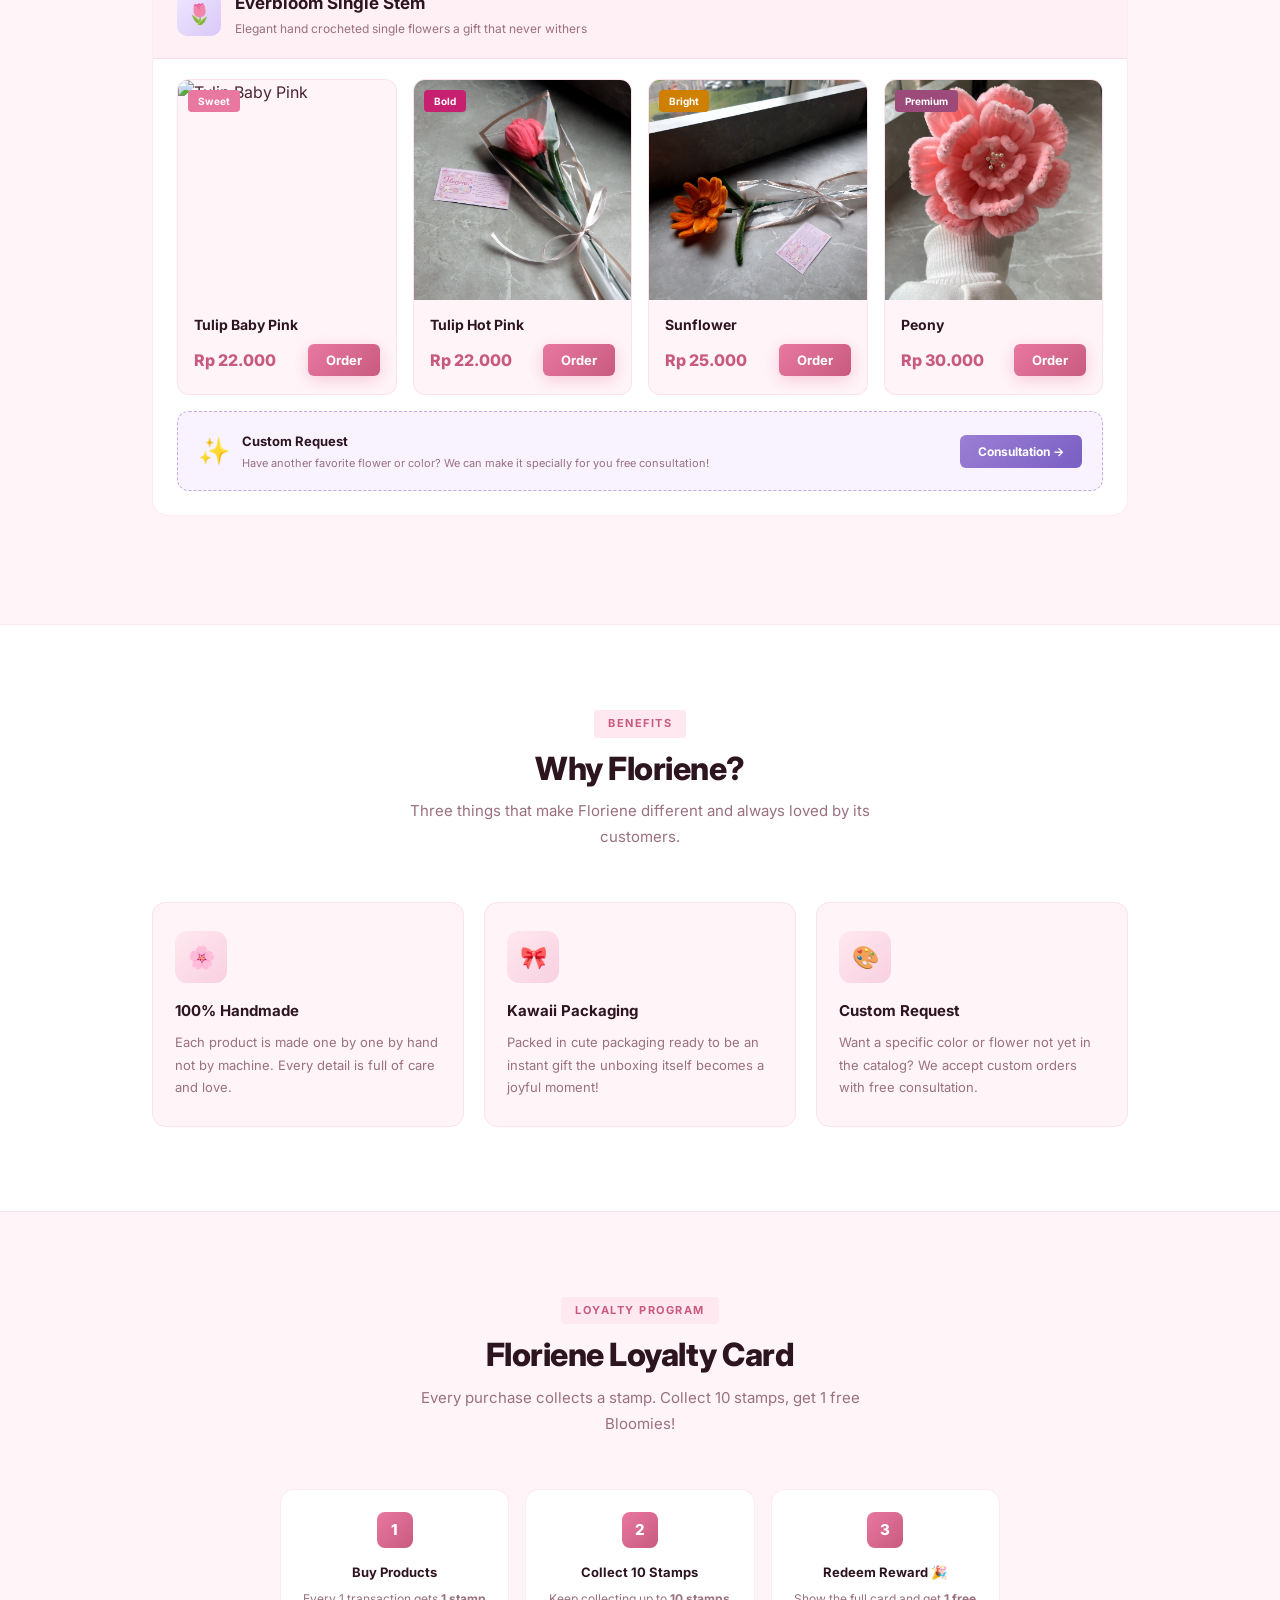
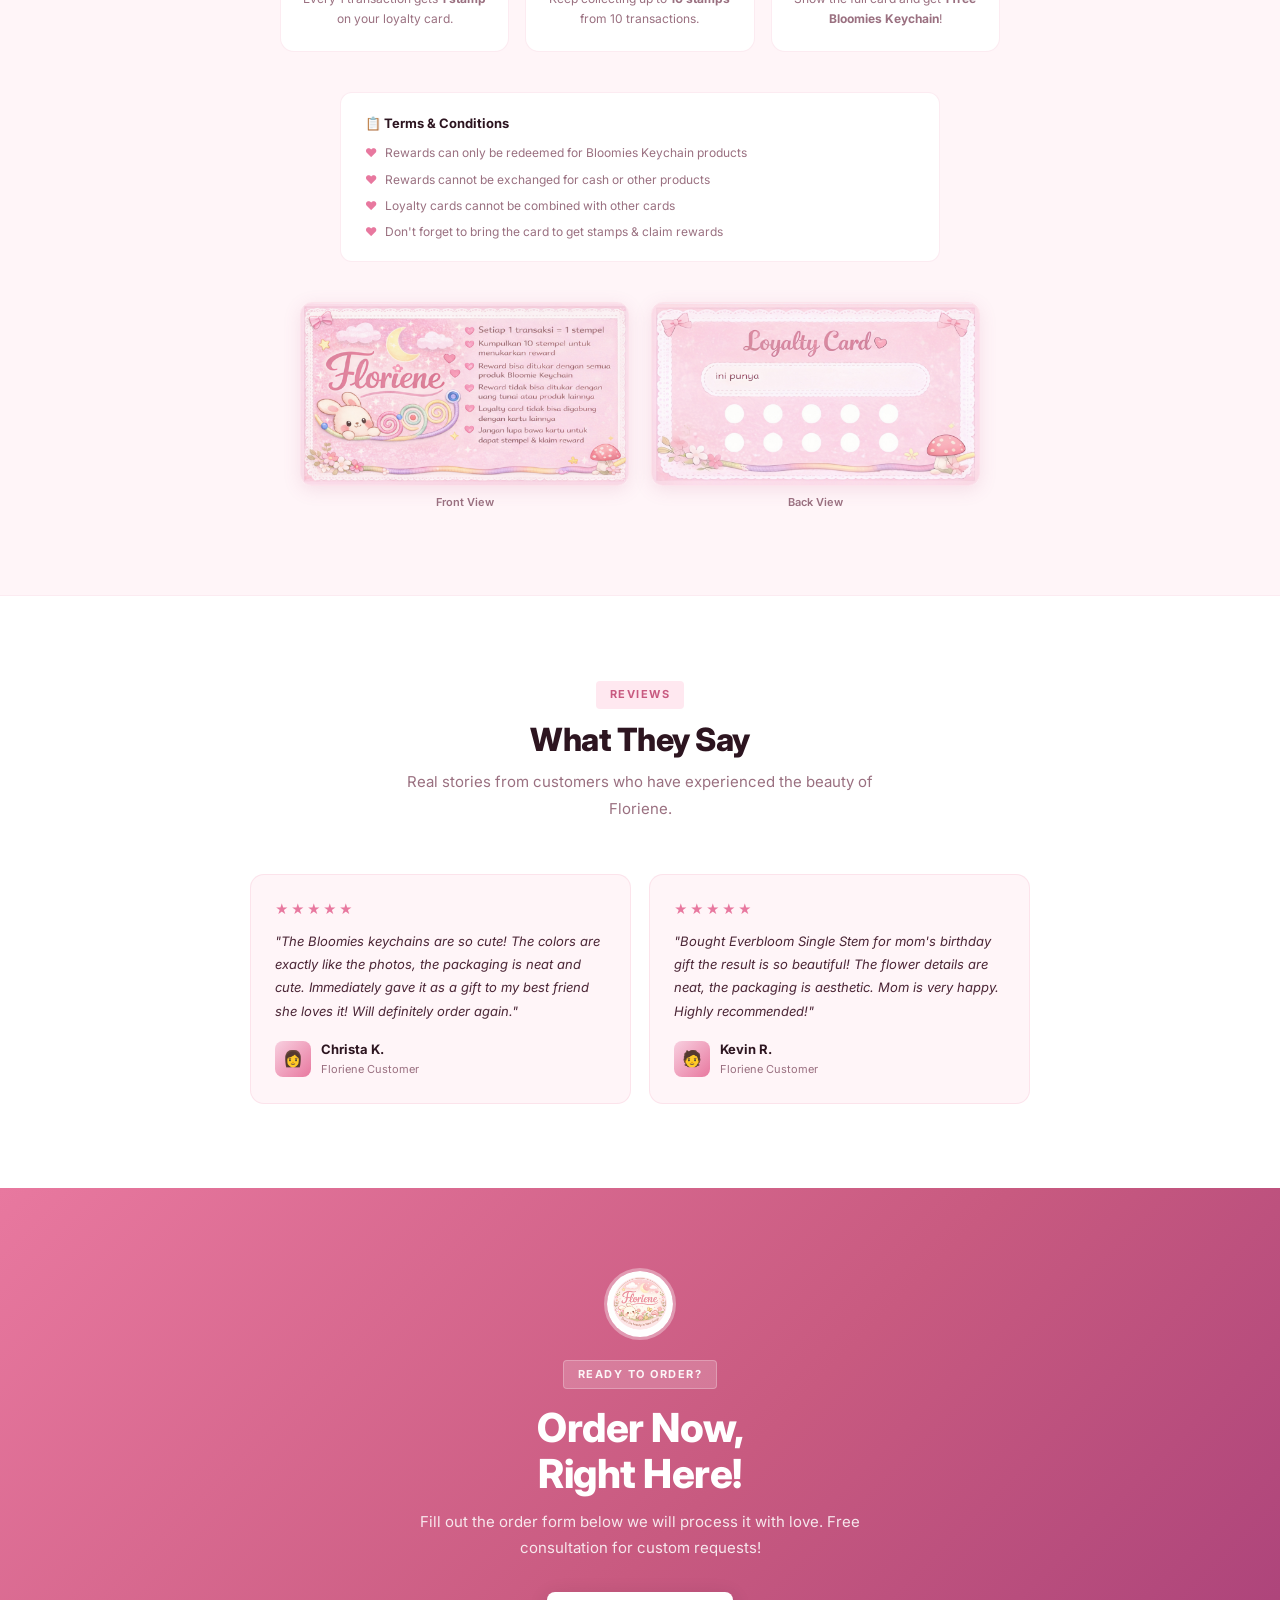
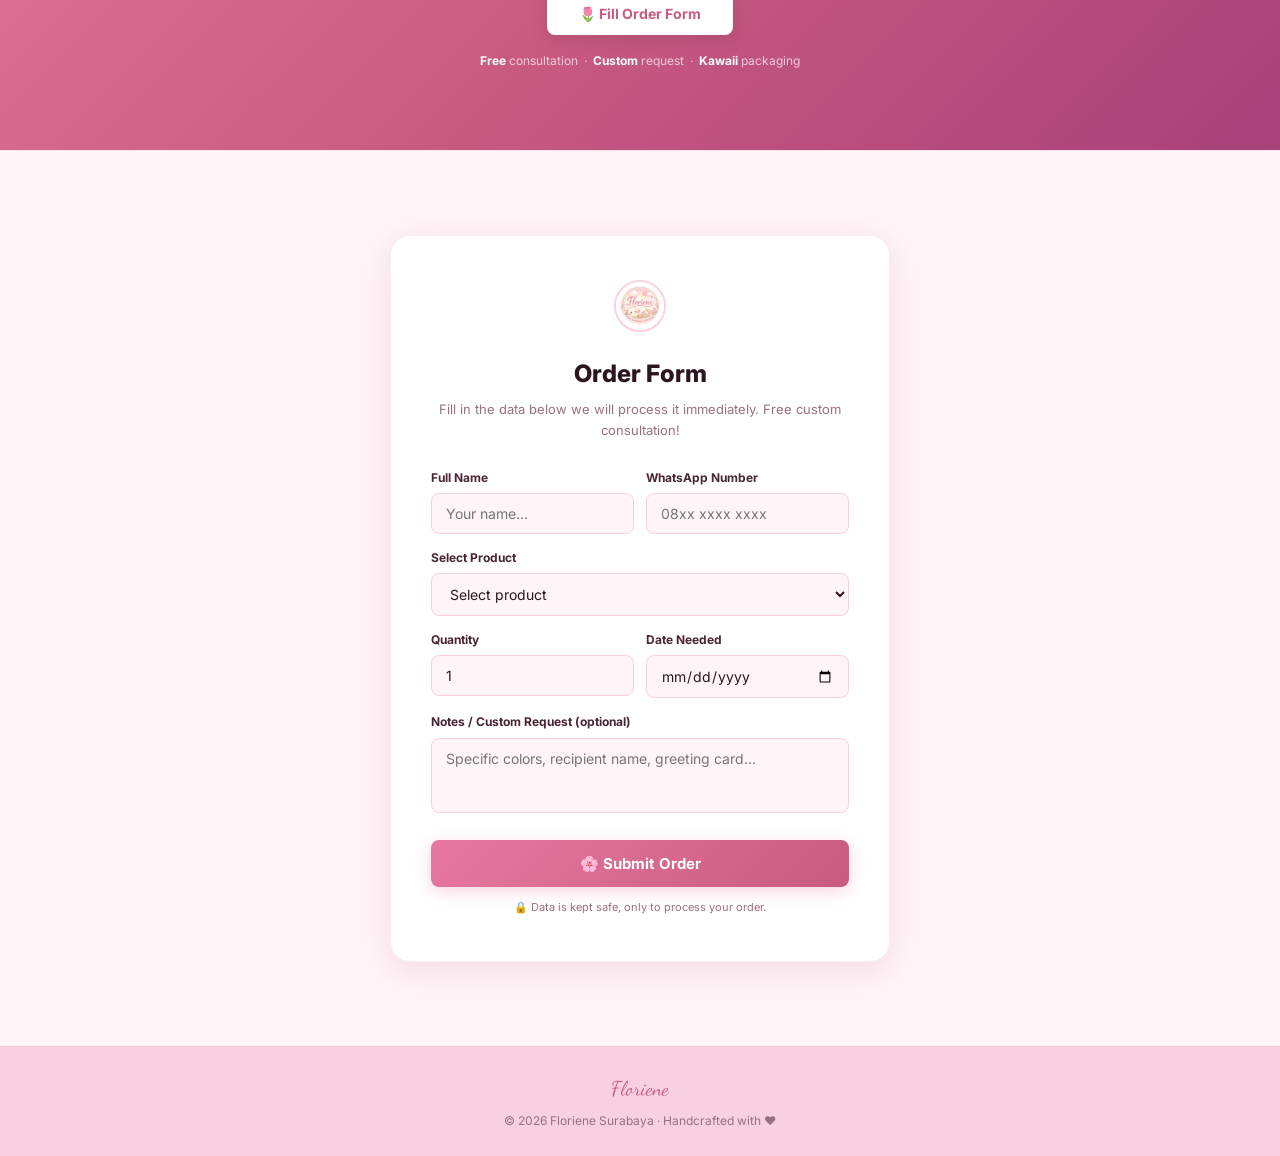
==== commit 4f257109: "update website" ====
--- a/index.html
+++ b/index.html
@@ -1,10 +1,10 @@
 <!DOCTYPE html>
-<html lang="id">
+<html lang="en">
 <head>
   <meta charset="UTF-8">
   <meta name="viewport" content="width=device-width, initial-scale=1.0">
-  <title>Floriene – Bunga Rajut Handmade Surabaya</title>
-  <meta name="description" content="Floriene – gantungan kunci bunga & bunga tunggal handmade dari Surabaya. Cantik, kawaii, dan penuh rasa. Pesan sekarang!">
+  <title>Floriene Crochet Handmade Flowers Surabaya</title>
+  <meta name="description" content="Floriene flower keychains & handmade single flowers from Surabaya. Beautiful, kawaii, and full of love. Order now!">
   <link rel="preconnect" href="https://fonts.googleapis.com">
   <link href="https://fonts.googleapis.com/css2?family=Dancing+Script:wght@700&family=Inter:wght@300;400;500;600;700;800&display=swap" rel="stylesheet">
   <link rel="stylesheet" href="style.css">
@@ -21,16 +21,16 @@
   </a>
 
   <ul class="nav-links">
-    <li><a href="#produk">Produk</a></li>
-    <li><a href="#keunggulan">Keunggulan</a></li>
+    <li><a href="#produk">Products</a></li>
+    <li><a href="#keunggulan">Benefits</a></li>
     <li><a href="#loyalty">Loyalty Card</a></li>
-    <li><a href="#testimoni">Ulasan</a></li>
+    <li><a href="#testimoni">Reviews</a></li>
   </ul>
 
   <div class="nav-cta">
     <button class="btn btn-pink btn-sm"
       onclick="document.getElementById('pesan').scrollIntoView({behavior:'smooth'})">
-      Pesan Sekarang
+      Order Now
     </button>
   </div>
 </nav>
@@ -43,7 +43,7 @@
   <div class="container">
     <div class="hero-inner">
 
-      <!-- Teks kiri -->
+      <!-- Left text -->
       <div>
         <div class="hero-pill">🌸 Handmade · Surabaya · Est. 2026</div>
         <h1 class="hero-h1">
@@ -51,21 +51,20 @@
           in Little Things
         </h1>
         <p class="hero-p">
-          Gantungan kunci bunga &amp; bunga tunggal rajut tangan yang cantik, kawaii,
-          dan penuh rasa. Dibuat satu per satu — hadiah yang tidak pernah layu.
+          Beautiful, kawaii, and heartfelt handcrafted flower keychains &amp; single crochet flowers. Made one by one a gift that never withers.
         </p>
         <div class="hero-btns">
-          <a href="#pesan" class="btn btn-pink">🌷 Pesan Sekarang</a>
-          <a href="#produk" class="btn btn-ghost">Lihat Koleksi</a>
+          <a href="#pesan" class="btn btn-pink">🌷 Order Now</a>
+          <a href="#produk" class="btn btn-ghost">View Collection</a>
         </div>
         <div class="hero-trust">
           <div class="trust-item"><span>✓</span> 100% Handmade</div>
           <div class="trust-item"><span>✓</span> Custom request</div>
-          <div class="trust-item"><span>✓</span> Packaging kawaii</div>
-        </div>
-      </div>
-
-      <!-- Visual kanan — card + badge statik -->
+          <div class="trust-item"><span>✓</span> Kawaii packaging</div>
+        </div>
+      </div>
+
+      <!-- Right visual card + static badges -->
       <div class="hero-visual">
         <div class="hero-card-wrap">
           <div class="hero-card">
@@ -74,22 +73,22 @@
             <div class="hero-card-sub">Handmade Bouquet &amp; Accessories<br>Share the beauty in little things</div>
             <span class="hero-card-badge">🌸 Floriene Surabaya</span>
           </div>
-          <!-- Badge statik di pojok -->
+          <!-- Static corner badges -->
           <div class="hbadge hb-tl">
             <span class="hbadge-icon">🎀</span>
-            <div>Free Wrapping<span class="hbadge-sub">Semua pesanan</span></div>
+            <div>Free Wrapping<span class="hbadge-sub">All orders</span></div>
           </div>
           <div class="hbadge hb-tr">
             <span class="hbadge-icon">⭐</span>
-            <div>Trusted<span class="hbadge-sub">30+ pelanggan</span></div>
+            <div>Trusted<span class="hbadge-sub">30+ customers</span></div>
           </div>
           <div class="hbadge hb-bl">
             <span class="hbadge-icon">🌸</span>
-            <div>Handmade<span class="hbadge-sub">Dibuat dengan ❤</span></div>
+            <div>Handmade<span class="hbadge-sub">Made with ❤</span></div>
           </div>
           <div class="hbadge hb-br">
             <span class="hbadge-icon">✨</span>
-            <div>Custom Order<span class="hbadge-sub">Sesuai keinginan</span></div>
+            <div>Custom Order<span class="hbadge-sub">As you wish</span></div>
           </div>
         </div>
       </div>
@@ -107,15 +106,15 @@
     <div class="stats-grid">
       <div class="stat-cell">
         <div class="stat-n">30+</div>
-        <div class="stat-l">Pelanggan Puas</div>
+        <div class="stat-l">Satisfied Customers</div>
       </div>
       <div class="stat-cell">
         <div class="stat-n">2</div>
-        <div class="stat-l">Koleksi Produk</div>
+        <div class="stat-l">Product Collections</div>
       </div>
       <div class="stat-cell">
         <div class="stat-n">5+</div>
-        <div class="stat-l">Varian Bunga</div>
+        <div class="stat-l">Flower Variants</div>
       </div>
       <div class="stat-cell">
         <div class="stat-n">100%</div>
@@ -127,23 +126,23 @@
 
 
 <!-- ══════════════════════
-     PRODUK
+     PRODUCTS
 ══════════════════════ -->
 <section class="products" id="produk">
   <div class="container">
     <div class="sec-head-center">
-      <span class="sec-label">Koleksi</span>
-      <h2 class="sec-title">Produk Kami</h2>
-      <p class="sec-sub">Dua koleksi bunga rajut handmade — dari gantungan kunci imut hingga bunga tunggal yang elegan.</p>
-    </div>
-
-    <!-- ── Bloomies Keychain ── -->
+      <span class="sec-label">Collection</span>
+      <h2 class="sec-title">Our Products</h2>
+      <p class="sec-sub">Two handmade crochet flower collections from cute keychains to elegant single flowers.</p>
+    </div>
+
+    <!-- Bloomies Keychain -->
     <div class="cat-block">
       <div class="cat-head">
         <div class="cat-icon a">🔑</div>
         <div class="cat-head-info">
           <h3>Bloomies Keychain</h3>
-          <p>Gantungan kunci bunga rajut kawaii — imut, ringan, bikin aksesoris makin cantik</p>
+          <p>Kawaii crochet flower keychains cute, lightweight, making your accessories even prettier</p>
         </div>
       </div>
       <div class="cat-body">
@@ -153,11 +152,11 @@
           <div class="prod-card">
             <div class="prod-img-wrap">
               <img src="lbloomies.jpg" alt="Bloomies Lily" class="prod-thumb">
-              <span class="prod-ribbon" style="background:var(--pink);">Favorit</span>
+              <span class="prod-ribbon" style="background:var(--pink);">Favorite</span>
             </div>
             <div class="prod-body">
               <div class="prod-name">Bloomies Lily</div>
-              <p class="prod-desc">Bunga lily rajut — tersedia 4 warna cantik pilihanmu</p>
+              <p class="prod-desc">Crochet lily flowers available in 4 beautiful colors of your choice</p>
               <div class="chips">
                 <span class="chip"><span class="chip-dot" style="background:#F8C8DC;"></span>Baby Pink</span>
                 <span class="chip"><span class="chip-dot" style="background:#C9B3E8;"></span>Lilac</span>
@@ -166,7 +165,7 @@
               </div>
               <div class="prod-footer">
                 <div class="prod-price">Rp 15.000 <span class="prod-per">/each</span></div>
-                <button class="btn btn-pink btn-sm" onclick="pilihProduk('Bloomies Lily')">Pesan</button>
+                <button class="btn btn-pink btn-sm" onclick="pilihProduk('Bloomies Lily')">Order</button>
               </div>
             </div>
           </div>
@@ -175,29 +174,29 @@
           <div class="prod-card">
             <div class="prod-img-wrap">
               <img src="sbloomies.jpg" alt="Bloomies Sunflower" class="prod-thumb">
-              <span class="prod-ribbon" style="background:#D08000;">Ceria</span>
+              <span class="prod-ribbon" style="background:#D08000;">Cheerful</span>
             </div>
             <div class="prod-body">
               <div class="prod-name">Bloomies Sunflower</div>
-              <p class="prod-desc">Bunga matahari rajut yang cerah &amp; menggemaskan</p>
+              <p class="prod-desc">Bright &amp; adorable crochet sunflowers</p>
               <div class="prod-footer" style="margin-top:10px;">
                 <div class="prod-price">Rp 18.000 <span class="prod-per">/each</span></div>
-                <button class="btn btn-pink btn-sm" onclick="pilihProduk('Bloomies Sunflower')">Pesan</button>
-              </div>
-            </div>
-          </div>
-
-        </div>
-      </div>
-    </div>
-
-    <!-- ── Everbloom Single Stem ── -->
+                <button class="btn btn-pink btn-sm" onclick="pilihProduk('Bloomies Sunflower')">Order</button>
+              </div>
+            </div>
+          </div>
+
+        </div>
+      </div>
+    </div>
+
+    <!-- Everbloom Single Stem -->
     <div class="cat-block">
       <div class="cat-head">
         <div class="cat-icon b">🌷</div>
         <div class="cat-head-info">
           <h3>Everbloom Single Stem</h3>
-          <p>Bunga tunggal rajut tangan yang elegan — hadiah yang tidak pernah layu</p>
+          <p>Elegant hand crocheted single flowers a gift that never withers</p>
         </div>
       </div>
       <div class="cat-body">
@@ -213,7 +212,7 @@
               <div class="prod-name">Tulip Baby Pink</div>
               <div class="prod-footer" style="margin-top:8px;">
                 <div class="prod-price">Rp 22.000</div>
-                <button class="btn btn-pink btn-sm" onclick="pilihProduk('Everbloom Tulip Baby Pink')">Pesan</button>
+                <button class="btn btn-pink btn-sm" onclick="pilihProduk('Everbloom Tulip Baby Pink')">Order</button>
               </div>
             </div>
           </div>
@@ -228,7 +227,7 @@
               <div class="prod-name">Tulip Hot Pink</div>
               <div class="prod-footer" style="margin-top:8px;">
                 <div class="prod-price">Rp 22.000</div>
-                <button class="btn btn-pink btn-sm" onclick="pilihProduk('Everbloom Tulip Hot Pink')">Pesan</button>
+                <button class="btn btn-pink btn-sm" onclick="pilihProduk('Everbloom Tulip Hot Pink')">Order</button>
               </div>
             </div>
           </div>
@@ -237,13 +236,13 @@
           <div class="prod-card">
             <div class="prod-img-wrap">
               <img src="sunflower.jpg" alt="Everbloom Sunflower" class="prod-thumb">
-              <span class="prod-ribbon" style="background:#D08000;">Cerah</span>
+              <span class="prod-ribbon" style="background:#D08000;">Bright</span>
             </div>
             <div class="prod-body">
               <div class="prod-name">Sunflower</div>
               <div class="prod-footer" style="margin-top:8px;">
                 <div class="prod-price">Rp 25.000</div>
-                <button class="btn btn-pink btn-sm" onclick="pilihProduk('Everbloom Sunflower')">Pesan</button>
+                <button class="btn btn-pink btn-sm" onclick="pilihProduk('Everbloom Sunflower')">Order</button>
               </div>
             </div>
           </div>
@@ -258,7 +257,7 @@
               <div class="prod-name">Peony</div>
               <div class="prod-footer" style="margin-top:8px;">
                 <div class="prod-price">Rp 30.000</div>
-                <button class="btn btn-pink btn-sm" onclick="pilihProduk('Everbloom Peony')">Pesan</button>
+                <button class="btn btn-pink btn-sm" onclick="pilihProduk('Everbloom Peony')">Order</button>
               </div>
             </div>
           </div>
@@ -271,44 +270,44 @@
             <span class="custom-icon">✨</span>
             <div class="custom-text">
               <h4>Custom Request</h4>
-              <p>Punya bunga atau warna favorit lain? Kami bisa membuatkannya khusus — konsultasi gratis!</p>
-            </div>
-          </div>
-          <button class="btn-purple" onclick="pilihProduk('Custom Request')">Konsultasi →</button>
-        </div>
-
-      </div>
-    </div>
-
-  </div>
-</section>
-
-
-<!-- ══════════════════════
-     KEUNGGULAN
+              <p>Have another favorite flower or color? We can make it specially for you free consultation!</p>
+            </div>
+          </div>
+          <button class="btn-purple" onclick="pilihProduk('Custom Request')">Consultation →</button>
+        </div>
+
+      </div>
+    </div>
+
+  </div>
+</section>
+
+
+<!-- ══════════════════════
+     BENEFITS
 ══════════════════════ -->
 <section class="benefits" id="keunggulan">
   <div class="container">
     <div class="sec-head-center">
-      <span class="sec-label">Keunggulan</span>
-      <h2 class="sec-title">Kenapa Floriene?</h2>
-      <p class="sec-sub">Tiga hal yang membuat Floriene berbeda dan selalu dicintai pelanggannya.</p>
+      <span class="sec-label">Benefits</span>
+      <h2 class="sec-title">Why Floriene?</h2>
+      <p class="sec-sub">Three things that make Floriene different and always loved by its customers.</p>
     </div>
     <div class="benefits-grid">
       <div class="benefit-card">
         <div class="b-icon">🌸</div>
         <h3>100% Handmade</h3>
-        <p>Setiap produk dibuat satu per satu dengan tangan — bukan mesin. Setiap detail penuh perhatian dan cinta.</p>
+        <p>Each product is made one by one by hand not by machine. Every detail is full of care and love.</p>
       </div>
       <div class="benefit-card">
         <div class="b-icon">🎀</div>
-        <h3>Packaging Kawaii</h3>
-        <p>Dikemas dalam packaging imut yang siap jadi hadiah langsung — unboxing-nya pun jadi momen yang menyenangkan!</p>
+        <h3>Kawaii Packaging</h3>
+        <p>Packed in cute packaging ready to be an instant gift the unboxing itself becomes a joyful moment!</p>
       </div>
       <div class="benefit-card">
         <div class="b-icon">🎨</div>
         <h3>Custom Request</h3>
-        <p>Ingin warna atau bunga tertentu yang belum ada di katalog? Kami menerima custom order dengan konsultasi gratis.</p>
+        <p>Want a specific color or flower not yet in the catalog? We accept custom orders with free consultation.</p>
       </div>
     </div>
   </div>
@@ -321,88 +320,88 @@
 <section class="loyalty" id="loyalty">
   <div class="container">
     <div class="sec-head-center">
-      <span class="sec-label">Program Loyalitas</span>
-      <h2 class="sec-title">Loyalty Card Floriene</h2>
-      <p class="sec-sub">Setiap pembelian mengumpulkan stempel. Kumpulkan 10 stempel, dapat 1 Bloomies gratis!</p>
+      <span class="sec-label">Loyalty Program</span>
+      <h2 class="sec-title">Floriene Loyalty Card</h2>
+      <p class="sec-sub">Every purchase collects a stamp. Collect 10 stamps, get 1 free Bloomies!</p>
     </div>
 
     <div class="loyalty-steps">
       <div class="loyalty-step">
         <div class="step-num">1</div>
-        <h4>Beli Produk</h4>
-        <p>Setiap 1 transaksi mendapatkan <strong>1 stempel</strong> pada loyalty card-mu.</p>
+        <h4>Buy Products</h4>
+        <p>Every 1 transaction gets <strong>1 stamp</strong> on your loyalty card.</p>
       </div>
       <div class="loyalty-step">
         <div class="step-num">2</div>
-        <h4>Kumpulkan 10 Stempel</h4>
-        <p>Kumpulkan terus hingga <strong>10 stempel</strong> dari 10 kali transaksi.</p>
+        <h4>Collect 10 Stamps</h4>
+        <p>Keep collecting up to <strong>10 stamps</strong> from 10 transactions.</p>
       </div>
       <div class="loyalty-step">
         <div class="step-num">3</div>
-        <h4>Tukar Hadiah 🎉</h4>
-        <p>Tunjukkan kartu penuh dan dapat <strong>1 Bloomies Keychain gratis</strong>!</p>
+        <h4>Redeem Reward 🎉</h4>
+        <p>Show the full card and get <strong>1 free Bloomies Keychain</strong>!</p>
       </div>
     </div>
 
     <div class="tnc-box">
-      <h4>📋 Syarat &amp; Ketentuan</h4>
+      <h4>📋 Terms &amp; Conditions</h4>
       <ul class="tnc-list">
-        <li>Reward hanya bisa ditukar dengan produk Bloomies Keychain</li>
-        <li>Reward tidak bisa ditukar dengan uang tunai atau produk lainnya</li>
-        <li>Loyalty card tidak bisa digabungkan dengan kartu lainnya</li>
-        <li>Jangan lupa bawa kartu untuk mendapat stempel &amp; klaim reward</li>
+        <li>Rewards can only be redeemed for Bloomies Keychain products</li>
+        <li>Rewards cannot be exchanged for cash or other products</li>
+        <li>Loyalty cards cannot be combined with other cards</li>
+        <li>Don't forget to bring the card to get stamps &amp; claim rewards</li>
       </ul>
     </div>
 
     <div class="loyalty-card-grid">
       <div>
         <div class="lcard-frame">
-          <img src="loyaltyfront.png" alt="Loyalty Card Floriene – Depan">
-        </div>
-        <p class="lcard-cap">Tampilan Depan</p>
+          <img src="loyaltyfront.png" alt="Floriene Loyalty Card Front">
+        </div>
+        <p class="lcard-cap">Front View</p>
       </div>
       <div>
         <div class="lcard-frame">
-          <img src="loyaltyback.jpg" alt="Loyalty Card Floriene – Belakang">
-        </div>
-        <p class="lcard-cap">Tampilan Belakang</p>
-      </div>
-    </div>
-
-  </div>
-</section>
-
-
-<!-- ══════════════════════
-     TESTIMONI
+          <img src="loyaltyback.jpg" alt="Floriene Loyalty Card Back">
+        </div>
+        <p class="lcard-cap">Back View</p>
+      </div>
+    </div>
+
+  </div>
+</section>
+
+
+<!-- ══════════════════════
+     TESTIMONIALS
 ══════════════════════ -->
 <section class="testimonials" id="testimoni">
   <div class="container">
     <div class="sec-head-center">
-      <span class="sec-label">Ulasan</span>
-      <h2 class="sec-title">Kata Mereka</h2>
-      <p class="sec-sub">Cerita nyata dari pelanggan yang sudah merasakan keindahan Floriene.</p>
+      <span class="sec-label">Reviews</span>
+      <h2 class="sec-title">What They Say</h2>
+      <p class="sec-sub">Real stories from customers who have experienced the beauty of Floriene.</p>
     </div>
     <div class="testi-grid">
       <div class="testi-card">
         <div class="testi-stars">★★★★★</div>
-        <p class="testi-text">"Gantungan kunci Bloomies-nya lucu banget! Warnanya persis sama foto, packagingnya rapih dan imut. Langsung dijadiin hadiah buat sahabat — dia suka banget! Pasti order lagi."</p>
+        <p class="testi-text">"The Bloomies keychains are so cute! The colors are exactly like the photos, the packaging is neat and cute. Immediately gave it as a gift to my best friend she loves it! Will definitely order again."</p>
         <div class="testi-person">
           <div class="testi-av">👩</div>
           <div>
             <div class="testi-name">Christa K.</div>
-            <div class="testi-role">Pelanggan Floriene</div>
+            <div class="testi-role">Floriene Customer</div>
           </div>
         </div>
       </div>
       <div class="testi-card">
         <div class="testi-stars">★★★★★</div>
-        <p class="testi-text">"Beli Everbloom Single Stem buat kado ulang tahun mama — hasilnya cantik banget! Detail bunganya rapi, packaging-nya aesthetic. Mama senang banget. Sangat recommended!"</p>
+        <p class="testi-text">"Bought Everbloom Single Stem for mom's birthday gift the result is so beautiful! The flower details are neat, the packaging is aesthetic. Mom is very happy. Highly recommended!"</p>
         <div class="testi-person">
           <div class="testi-av">🧑</div>
           <div>
             <div class="testi-name">Kevin R.</div>
-            <div class="testi-role">Pelanggan Floriene</div>
+            <div class="testi-role">Floriene Customer</div>
           </div>
         </div>
       </div>
@@ -416,23 +415,23 @@
 ══════════════════════ -->
 <section class="cta-banner">
   <img src="logo.png" alt="Floriene" class="cta-logo">
-  <div class="cta-label">Siap Pesan?</div>
-  <div class="cta-h2">Pesan Sekarang,<br>Langsung di Sini!</div>
-  <p class="cta-p">Isi form pesanan di bawah — kami proses dengan penuh rasa. Gratis konsultasi untuk custom request!</p>
+  <div class="cta-label">Ready to Order?</div>
+  <div class="cta-h2">Order Now,<br>Right Here!</div>
+  <p class="cta-p">Fill out the order form below we will process it with love. Free consultation for custom requests!</p>
   <button class="btn btn-white"
     onclick="document.getElementById('pesan').scrollIntoView({behavior:'smooth'})">
-    🌷 Isi Form Pesanan
+    🌷 Fill Order Form
   </button>
   <p class="cta-footnote">
-    <strong>Gratis</strong> konsultasi &nbsp;·&nbsp;
+    <strong>Free</strong> consultation &nbsp;·&nbsp;
     <strong>Custom</strong> request &nbsp;·&nbsp;
-    <strong>Packaging</strong> kawaii
+    <strong>Kawaii</strong> packaging
   </p>
 </section>
 
 
 <!-- ══════════════════════
-     FORM PESANAN
+     ORDER FORM
 ══════════════════════ -->
 <section class="form-section" id="pesan">
   <div class="container">
@@ -440,63 +439,63 @@
       <div class="form-logo-row">
         <img src="logo.png" alt="Floriene">
       </div>
-      <div class="form-title">Form Pesanan</div>
-      <p class="form-sub">Isi data di bawah — kami proses segera. Konsultasi custom gratis!</p>
+      <div class="form-title">Order Form</div>
+      <p class="form-sub">Fill in the data below we will process it immediately. Free custom consultation!</p>
 
       <div id="order-form">
         <div class="fg-row">
           <div class="fg">
-            <label for="f-nama">Nama Lengkap</label>
-            <input type="text" id="f-nama" placeholder="Nama kamu..." required>
+            <label for="f-nama">Full Name</label>
+            <input type="text" id="f-nama" placeholder="Your name..." required>
           </div>
           <div class="fg">
-            <label for="f-hp">Nomor WhatsApp</label>
-            <input type="tel" id="f-hp" placeholder="08xx-xxxx-xxxx" required>
+            <label for="f-hp">WhatsApp Number</label>
+            <input type="tel" id="f-hp" placeholder="08xx xxxx xxxx" required>
           </div>
         </div>
         <div class="fg">
-          <label for="f-produk">Pilih Produk</label>
+          <label for="f-produk">Select Product</label>
           <select id="f-produk" required>
-            <option value="">— Pilih produk —</option>
+            <option value="">Select product</option>
             <optgroup label="Bloomies Keychain">
-              <option value="Bloomies Lily – Baby Pink (Rp 15.000)">Bloomies Lily – Baby Pink — Rp 15.000</option>
-              <option value="Bloomies Lily – Lilac (Rp 15.000)">Bloomies Lily – Lilac — Rp 15.000</option>
-              <option value="Bloomies Lily – Baby Blue (Rp 15.000)">Bloomies Lily – Baby Blue — Rp 15.000</option>
-              <option value="Bloomies Lily – Yellow (Rp 15.000)">Bloomies Lily – Yellow — Rp 15.000</option>
-              <option value="Bloomies Sunflower (Rp 18.000)">Bloomies Sunflower — Rp 18.000</option>
+              <option value="Bloomies Lily Baby Pink Rp 15.000">Bloomies Lily Baby Pink - Rp 15.000</option>
+              <option value="Bloomies Lily Lilac Rp 15.000">Bloomies Lily Lilac - Rp 15.000</option>
+              <option value="Bloomies Lily Baby Blue Rp 15.000">Bloomies Lily Baby Blue - Rp 15.000</option>
+              <option value="Bloomies Lily Yellow Rp 15.000">Bloomies Lily Yellow - Rp 15.000</option>
+              <option value="Bloomies Sunflower Rp 18.000">Bloomies Sunflower - Rp 18.000</option>
             </optgroup>
             <optgroup label="Everbloom Single Stem">
-              <option value="Everbloom Tulip Baby Pink (Rp 22.000)">Tulip Baby Pink — Rp 22.000</option>
-              <option value="Everbloom Tulip Hot Pink (Rp 22.000)">Tulip Hot Pink — Rp 22.000</option>
-              <option value="Everbloom Sunflower (Rp 25.000)">Sunflower — Rp 25.000</option>
-              <option value="Everbloom Peony (Rp 30.000)">Peony — Rp 30.000</option>
+              <option value="Everbloom Tulip Baby Pink Rp 22.000">Tulip Baby Pink - Rp 22.000</option>
+              <option value="Everbloom Tulip Hot Pink Rp 22.000">Tulip Hot Pink - Rp 22.000</option>
+              <option value="Everbloom Sunflower Rp 25.000">Sunflower - Rp 25.000</option>
+              <option value="Everbloom Peony Rp 30.000">Peony - Rp 30.000</option>
             </optgroup>
-            <option value="Custom Request">✨ Custom Request — konsultasi dulu</option>
+            <option value="Custom Request">✨ Custom Request consultation first</option>
           </select>
         </div>
         <div class="fg-row">
           <div class="fg">
-            <label for="f-qty">Jumlah</label>
+            <label for="f-qty">Quantity</label>
             <input type="number" id="f-qty" min="1" value="1">
           </div>
           <div class="fg">
-            <label for="f-tgl">Tanggal Dibutuhkan</label>
+            <label for="f-tgl">Date Needed</label>
             <input type="date" id="f-tgl">
           </div>
         </div>
         <div class="fg">
-          <label for="f-catatan">Catatan / Custom Request (opsional)</label>
-          <textarea id="f-catatan" rows="3" placeholder="Warna spesifik, nama penerima, kartu ucapan..."></textarea>
-        </div>
-        <button class="btn-submit" onclick="submitOrder()">🌸 Kirim Pesanan</button>
-        <p class="form-privacy">🔒 Data tersimpan aman, hanya untuk memproses pesananmu.</p>
+          <label for="f-catatan">Notes / Custom Request (optional)</label>
+          <textarea id="f-catatan" rows="3" placeholder="Specific colors, recipient name, greeting card..."></textarea>
+        </div>
+        <button class="btn-submit" onclick="submitOrder()">🌸 Submit Order</button>
+        <p class="form-privacy">🔒 Data is kept safe, only to process your order.</p>
       </div>
 
       <div class="form-ok" id="form-ok">
         <span class="ok-icon">🎉</span>
-        <h3>Pesanan Diterima!</h3>
-        <p>Terima kasih, <strong id="ok-name"></strong>!<br>
-        Pesananmu sudah masuk dan akan segera kami proses. 🌸</p>
+        <h3>Order Received!</h3>
+        <p>Thank you, <strong id="ok-name"></strong>!<br>
+        Your order has been received and will be processed shortly. 🌸</p>
       </div>
     </div>
   </div>
@@ -513,4 +512,4 @@
 
 <script src="script.js"></script>
 </body>
-</html>
+</html>
